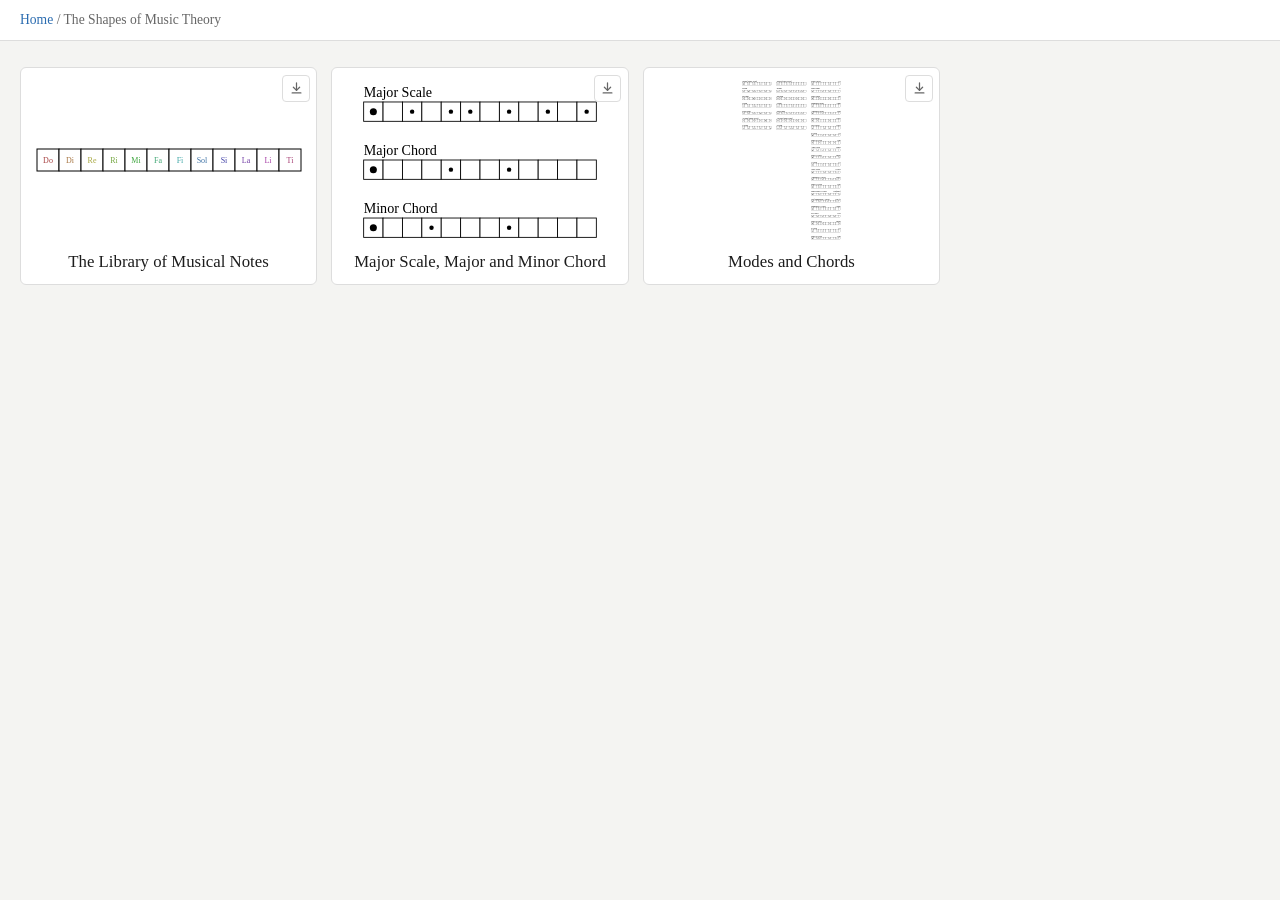
==== the-shapes-of-music-theory/index.html @ 34c12f70 "Video 1: The Shapes of Music" ====
<!doctype html>
<html lang="en">
<head>
<meta charset="utf-8">
<meta name="viewport" content="width=device-width, initial-scale=1">
<title>The Shapes of Music Theory — Home</title>
<link rel="stylesheet" href="../assets/style.css">
</head>
<body>
  <header class="bar">
    <span class="crumbs"><a href="../index.html">Home</a> / The Shapes of Music Theory</span>
  </header>
  <main class="listing">
    <div class="grid tiles">
      <div class="card file">
        <a class="card-link" href="001-the-library-of-musical-notes/index.html">
          <div class="thumb"><img src="001-the-library-of-musical-notes/the-library-of-musical-notes.svg" alt=""></div>
          <span class="label">The Library of Musical Notes</span>
        </a>
        <a class="download" href="001-the-library-of-musical-notes/the-library-of-musical-notes.zip" download="the-library-of-musical-notes.zip" title="Download SVGs (.zip)" aria-label="Download SVGs (.zip)">
          <svg viewBox="0 0 24 24" fill="none" stroke="currentColor" stroke-width="2" stroke-linecap="round" stroke-linejoin="round" aria-hidden="true"><path d="M12 3v12"/><path d="M7 10l5 5 5-5"/><path d="M5 19h14"/></svg>
        </a>
      </div>
      <div class="card file">
        <a class="card-link" href="002-major-scale-major-and-minor-chord/index.html">
          <div class="thumb"><img src="002-major-scale-major-and-minor-chord/major-scale-major-and-minor-chord.svg" alt=""></div>
          <span class="label">Major Scale, Major and Minor Chord</span>
        </a>
        <a class="download" href="002-major-scale-major-and-minor-chord/major-scale-major-and-minor-chord.zip" download="major-scale-major-and-minor-chord.zip" title="Download SVGs (.zip)" aria-label="Download SVGs (.zip)">
          <svg viewBox="0 0 24 24" fill="none" stroke="currentColor" stroke-width="2" stroke-linecap="round" stroke-linejoin="round" aria-hidden="true"><path d="M12 3v12"/><path d="M7 10l5 5 5-5"/><path d="M5 19h14"/></svg>
        </a>
      </div>
      <div class="card file">
        <a class="card-link" href="003-modes-and-chords/index.html">
          <div class="thumb"><img src="003-modes-and-chords/modes-and-chords.svg" alt=""></div>
          <span class="label">Modes and Chords</span>
        </a>
        <a class="download" href="003-modes-and-chords/modes-and-chords.zip" download="modes-and-chords.zip" title="Download SVGs (.zip)" aria-label="Download SVGs (.zip)">
          <svg viewBox="0 0 24 24" fill="none" stroke="currentColor" stroke-width="2" stroke-linecap="round" stroke-linejoin="round" aria-hidden="true"><path d="M12 3v12"/><path d="M7 10l5 5 5-5"/><path d="M5 19h14"/></svg>
        </a>
      </div>
    </div>
  </main>

</body>
</html>
---- assets/style.css ----
:root {
  color-scheme: light;
  --bg: #f4f4f2;
  --panel: #ffffff;
  --text: #1c1c1c;
  --muted: #666;
  --border: #ddd;
  --accent: #2b6cb0;
  --viewer-dot: #a7b6c7;
}

* { box-sizing: border-box; }

html, body {
  margin: 0;
  padding: 0;
  height: 100%;
  background: var(--bg);
  color: var(--text);
  font-family: Georgia, 'Times New Roman', Times, serif;
}

a { color: var(--accent); text-decoration: none; }
a:hover { text-decoration: underline; }

header.bar {
  display: flex;
  align-items: baseline;
  gap: 0.75rem;
  padding: 0.75rem 1.25rem;
  border-bottom: 1px solid var(--border);
  background: var(--panel);
}

header.bar .crumbs {
  font-size: 0.85rem;
  color: var(--muted);
  flex: 1;
}

main.listing {
  max-width: 960px;
  margin: 0;
  padding: 0.75rem 1.25rem 3rem;
}

.grid {
  display: grid;
  grid-template-columns: repeat(auto-fill, minmax(190px, 1fr));
  gap: 0.9rem;
  margin-top: 0.9rem;
}

.card {
  display: block;
  position: relative;
  border: 1px solid var(--border);
  border-radius: 6px;
  background: var(--panel);
  transition: box-shadow 0.15s ease, transform 0.15s ease;
}

.card:hover {
  box-shadow: 0 2px 10px rgba(0, 0, 0, 0.12);
  transform: translateY(-1px);
}

.card .label {
  display: block;
  color: var(--text);
}

.card .index {
  color: var(--muted);
  font-size: 0.8rem;
}

.grid.tiles {
  grid-template-columns: repeat(auto-fill, minmax(240px, 1fr));
}

.card.folder,
.card-link {
  display: block;
  text-align: center;
  padding: 0.75rem;
  color: inherit;
}

.card.folder,
.card.folder:hover,
.card-link,
.card-link:hover,
.download,
.download:hover {
  text-decoration: none;
}

.card.folder .thumb,
.card-link .thumb {
  height: 160px;
  display: flex;
  align-items: center;
  justify-content: center;
  overflow: hidden;
}

.card.folder .thumb img,
.card-link .thumb img {
  max-width: 100%;
  max-height: 100%;
}

.card.folder .label,
.card-link .label {
  display: block;
  margin-top: 0.7rem;
  font-size: 1.05rem;
}

.download {
  position: absolute;
  top: 0.4rem;
  right: 0.4rem;
  width: 1.7rem;
  height: 1.7rem;
  display: flex;
  align-items: center;
  justify-content: center;
  background: var(--panel);
  border: 1px solid var(--border);
  border-radius: 4px;
  color: var(--muted);
}

.download svg {
  width: 15px;
  height: 15px;
}

.download:hover {
  background: #eee;
  color: var(--text);
}

body.viewer-page {
  display: flex;
  flex-direction: column;
  height: 100vh;
  overflow: hidden;
}

.pz-viewer {
  position: relative;
  flex: 1 1 0;
  min-height: 0;
}

.pz-viewport {
  position: absolute;
  inset: 0;
  overflow: hidden;
  background-image: radial-gradient(circle, var(--viewer-dot) 1.1px, transparent 1.1px);
  background-size: 22px 22px;
  background-color: var(--bg);
  opacity: 0;
  transition: opacity 0.15s ease;
}

.pz-viewport.ready {
  opacity: 1;
}

.pz-viewport.dragging {
  cursor: grabbing;
}

.pz-stage {
  position: absolute;
  top: 0;
  left: 0;
  transform-origin: 0 0;
  will-change: transform;
}

.pz-item {
  position: absolute;
  top: 0;
  left: 0;
  transform-origin: 0 0;
}

.pz-item svg {
  display: block;
  user-select: none;
  -webkit-user-drag: none;
}

.pz-highlight {
  position: absolute;
  top: 0;
  left: 0;
  transform-origin: 0 0;
  pointer-events: none;
  outline: 2px solid var(--accent);
  opacity: 0;
  transition: opacity 0.1s ease;
  z-index: 999;
}

.pz-highlight.active {
  opacity: 1;
}

.pz-viewer .hint {
  position: absolute;
  bottom: 0.75rem;
  left: 0.75rem;
  font-size: 0.95rem;
  color: var(--muted);
  background: rgba(255, 255, 255, 0.85);
  border: 1px solid var(--border);
  border-radius: 4px;
  padding: 0.5rem 0.9rem;
}

.pz-viewer .controls {
  position: absolute;
  bottom: 0.75rem;
  right: 0.75rem;
  display: flex;
  gap: 0.5rem;
}

button.reset {
  font: inherit;
  font-size: 0.9rem;
  padding: 0.5rem 0.9rem;
  border: 1px solid var(--border);
  border-radius: 4px;
  background: var(--panel);
  color: var(--text);
  cursor: pointer;
}

button.reset:hover {
  background: #eee;
}

.sidebar-toggle {
  position: absolute;
  top: 0.75rem;
  left: 0.75rem;
  z-index: 600;
  font: inherit;
  font-size: 0.85rem;
  padding: 0.4rem 0.7rem;
  border: 1px solid var(--border);
  border-radius: 4px;
  background: var(--panel);
  color: var(--text);
  cursor: pointer;
}

.sidebar-toggle:hover {
  background: #eee;
}

.sidebar-toggle.delete-target {
  background: #f8d7da;
  border-color: #b3261e;
  color: #b3261e;
}

.pz-sidebar {
  position: absolute;
  top: 0;
  left: 0;
  bottom: 0;
  width: 260px;
  background: rgba(255, 255, 255, 0.97);
  border-right: 1px solid var(--border);
  overflow-y: auto;
  z-index: 500;
  padding: 3.25rem 0.75rem 0.75rem;
  transition: transform 0.2s ease;
}

.pz-sidebar.collapsed {
  transform: translateX(-100%);
}

.pz-sidebar.delete-target {
  background: rgba(248, 215, 218, 0.97);
  box-shadow: inset 0 0 0 2px #b3261e;
}

.pz-sidebar-group {
  margin-bottom: 1.1rem;
}

.pz-sidebar-group h3 {
  font-size: 0.8rem;
  font-weight: normal;
  color: var(--muted);
  margin: 0 0 0.4rem;
  border-bottom: 1px solid var(--border);
  padding-bottom: 0.3rem;
}

.pz-sidebar-item {
  font-size: 0.85rem;
  padding: 0.4rem 0.5rem;
  border-radius: 4px;
  cursor: grab;
  user-select: none;
}

.pz-sidebar-item:hover {
  background: var(--bg);
}

.pz-sidebar.suppress-hover .pz-sidebar-item:hover {
  background: none;
}

.pz-sidebar-item.dragging {
  opacity: 0.4;
}

.pz-floating {
  position: fixed;
  top: 0;
  left: 0;
  pointer-events: none;
  z-index: 1000;
  transform: translate(-9999px, -9999px);
}

.pz-floating.active {
  transform: translate(var(--x), var(--y));
}

.pz-drag-ghost {
  font-size: 0.85rem;
  padding: 0.3rem 0.6rem;
  background: var(--panel);
  border: 1px solid var(--accent);
  border-radius: 4px;
  color: var(--text);
}

.pz-sidebar-tooltip {
  background: var(--panel);
  border: 1px solid var(--border);
  border-radius: 3px;
  padding: 0.2rem;
  box-shadow: 0 2px 10px rgba(0, 0, 0, 0.15);
  opacity: 0;
  transition: opacity 0.1s ease;
}

.pz-sidebar-tooltip.active {
  opacity: 1;
}

.pz-sidebar-tooltip svg {
  display: block;
  width: 520px;
  height: auto;
}
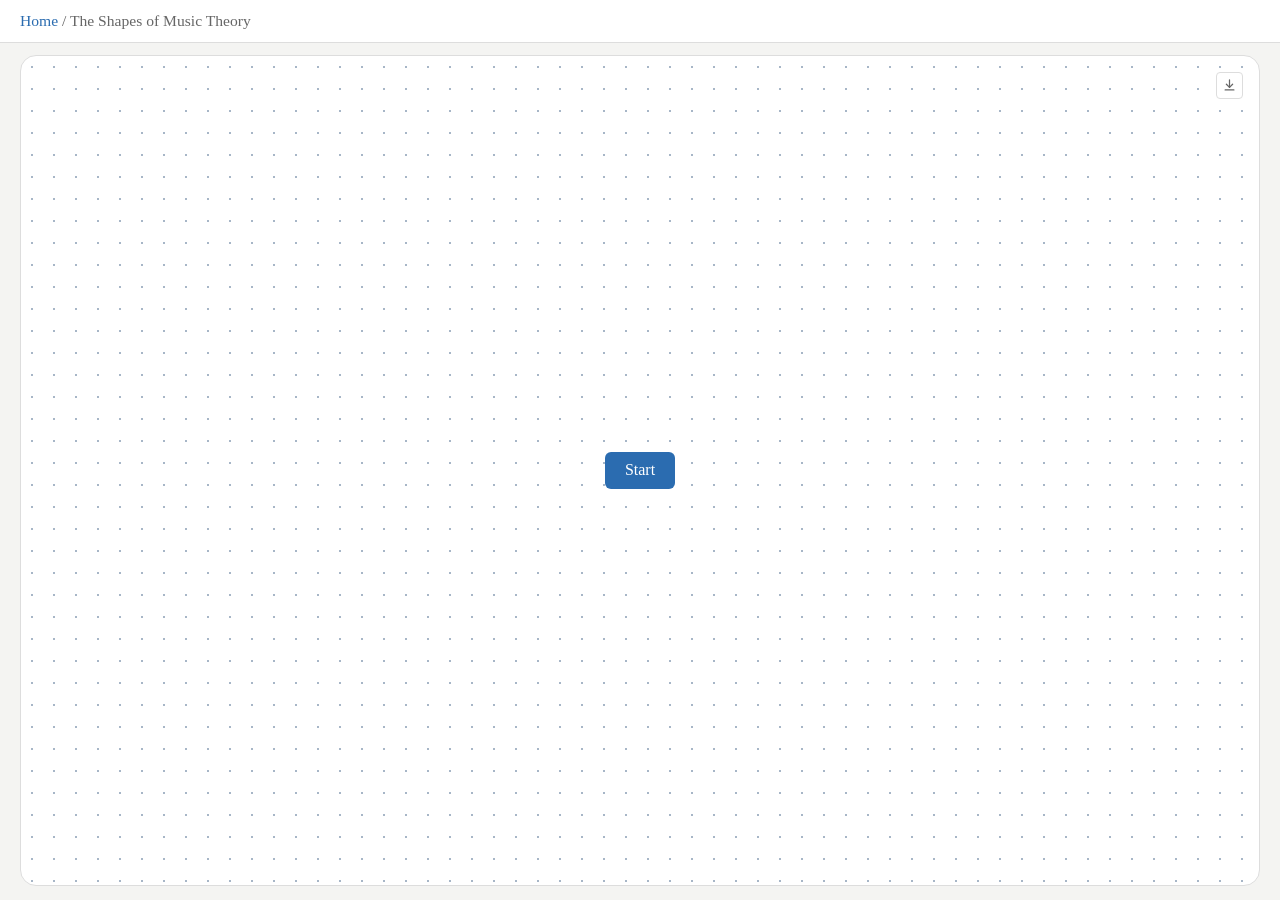
==== commit fc4a2c23: "Ready for release" ====
--- a/the-shapes-of-music-theory/index.html
+++ b/the-shapes-of-music-theory/index.html
@@ -4,43 +4,39 @@
 <meta charset="utf-8">
 <meta name="viewport" content="width=device-width, initial-scale=1">
 <title>The Shapes of Music Theory — Home</title>
-<link rel="stylesheet" href="../assets/style.css">
+<link rel="stylesheet" href="../assets/style.css?v=mtl1nc75">
 </head>
-<body>
+<body class="category-page">
   <header class="bar">
     <span class="crumbs"><a href="../index.html">Home</a> / The Shapes of Music Theory</span>
   </header>
-  <main class="listing">
-    <div class="grid tiles">
-      <div class="card file">
-        <a class="card-link" href="001-the-library-of-musical-notes/index.html">
-          <div class="thumb"><img src="001-the-library-of-musical-notes/the-library-of-musical-notes.svg" alt=""></div>
-          <span class="label">The Library of Musical Notes</span>
-        </a>
-        <a class="download" href="001-the-library-of-musical-notes/the-library-of-musical-notes.zip" download="the-library-of-musical-notes.zip" title="Download SVGs (.zip)" aria-label="Download SVGs (.zip)">
+  <main class="listing playground-page">
+    <section class="playground-panel">
+        <button class="download" type="button" data-images="dl-the-library-of-musical-notes" data-label="The Shapes of Music Theory" title="Download images" aria-label="Download The Shapes of Music Theory">
           <svg viewBox="0 0 24 24" fill="none" stroke="currentColor" stroke-width="2" stroke-linecap="round" stroke-linejoin="round" aria-hidden="true"><path d="M12 3v12"/><path d="M7 10l5 5 5-5"/><path d="M5 19h14"/></svg>
-        </a>
+        </button>
+      <div class="playground-panel-center">
+        <a class="btn-primary" href="001-the-library-of-musical-notes/index.html">Start</a>
       </div>
-      <div class="card file">
-        <a class="card-link" href="002-major-scale-major-and-minor-chord/index.html">
-          <div class="thumb"><img src="002-major-scale-major-and-minor-chord/major-scale-major-and-minor-chord.svg" alt=""></div>
-          <span class="label">Major Scale, Major and Minor Chord</span>
-        </a>
-        <a class="download" href="002-major-scale-major-and-minor-chord/major-scale-major-and-minor-chord.zip" download="major-scale-major-and-minor-chord.zip" title="Download SVGs (.zip)" aria-label="Download SVGs (.zip)">
-          <svg viewBox="0 0 24 24" fill="none" stroke="currentColor" stroke-width="2" stroke-linecap="round" stroke-linejoin="round" aria-hidden="true"><path d="M12 3v12"/><path d="M7 10l5 5 5-5"/><path d="M5 19h14"/></svg>
-        </a>
+    </section>
+
+  </main>
+  <div class="dl-modal-overlay" id="dl-modal" hidden>
+    <div class="dl-modal" role="dialog" aria-modal="true" aria-labelledby="dl-modal-title">
+      <h2 id="dl-modal-title"></h2>
+      <p class="dl-modal-kind"></p>
+      <div class="dl-modal-format">
+        <label><input type="radio" name="dl-format" value="svg" checked> SVG</label>
+        <label><input type="radio" name="dl-format" value="png"> PNG</label>
       </div>
-      <div class="card file">
-        <a class="card-link" href="003-modes-and-chords/index.html">
-          <div class="thumb"><img src="003-modes-and-chords/modes-and-chords.svg" alt=""></div>
-          <span class="label">Modes and Chords</span>
-        </a>
-        <a class="download" href="003-modes-and-chords/modes-and-chords.zip" download="modes-and-chords.zip" title="Download SVGs (.zip)" aria-label="Download SVGs (.zip)">
-          <svg viewBox="0 0 24 24" fill="none" stroke="currentColor" stroke-width="2" stroke-linecap="round" stroke-linejoin="round" aria-hidden="true"><path d="M12 3v12"/><path d="M7 10l5 5 5-5"/><path d="M5 19h14"/></svg>
-        </a>
+      <ul class="dl-modal-list"></ul>
+      <div class="dl-modal-actions">
+        <button type="button" class="dl-modal-cancel">Cancel</button>
+        <button type="button" class="dl-modal-confirm">Download</button>
       </div>
     </div>
-  </main>
-
+  </div>
+    <script type="application/json" id="dl-the-library-of-musical-notes">[{"title":"Frequencies","svg":"<svg xmlns=\"http://www.w3.org/2000/svg\" viewBox=\"-3 -3 1942 28\" width=\"1942\" height=\"28\">\n  <rect x=\"0\" y=\"0\" width=\"22\" height=\"22\" fill=\"#ffffff\" stroke=\"#000000\" stroke-width=\"1\"/>\n  <text x=\"11\" y=\"11\" fill=\"#000000\" font-family=\"Georgia, 'Times New Roman', Times, serif\" font-size=\"6\" text-anchor=\"middle\" dominant-baseline=\"central\">27.5</text>\n  <rect x=\"22\" y=\"0\" width=\"22\" height=\"22\" fill=\"#ffffff\" stroke=\"#000000\" stroke-width=\"1\"/>\n  <text x=\"33\" y=\"11\" fill=\"#000000\" font-family=\"Georgia, 'Times New Roman', Times, serif\" font-size=\"6\" text-anchor=\"middle\" dominant-baseline=\"central\">29.1</text>\n  <rect x=\"44\" y=\"0\" width=\"22\" height=\"22\" fill=\"#ffffff\" stroke=\"#000000\" stroke-width=\"1\"/>\n  <text x=\"55\" y=\"11\" fill=\"#000000\" font-family=\"Georgia, 'Times New Roman', Times, serif\" font-size=\"6\" text-anchor=\"middle\" dominant-baseline=\"central\">30.9</text>\n  <rect x=\"66\" y=\"0\" width=\"22\" height=\"22\" fill=\"#ffffff\" stroke=\"#000000\" stroke-width=\"1\"/>\n  <text x=\"77\" y=\"11\" fill=\"#000000\" font-family=\"Georgia, 'Times New Roman', Times, serif\" font-size=\"6\" text-anchor=\"middle\" dominant-baseline=\"central\">32.7</text>\n  <rect x=\"88\" y=\"0\" width=\"22\" height=\"22\" fill=\"#ffffff\" stroke=\"#000000\" stroke-width=\"1\"/>\n  <text x=\"99\" y=\"11\" fill=\"#000000\" font-family=\"Georgia, 'Times New Roman', Times, serif\" font-size=\"6\" text-anchor=\"middle\" dominant-baseline=\"central\">34.6</text>\n  <rect x=\"110\" y=\"0\" width=\"22\" height=\"22\" fill=\"#ffffff\" stroke=\"#000000\" stroke-width=\"1\"/>\n  <text x=\"121\" y=\"11\" fill=\"#000000\" font-family=\"Georgia, 'Times New Roman', Times, serif\" font-size=\"6\" text-anchor=\"middle\" dominant-baseline=\"central\">36.7</text>\n  <rect x=\"132\" y=\"0\" width=\"22\" height=\"22\" fill=\"#ffffff\" stroke=\"#000000\" stroke-width=\"1\"/>\n  <text x=\"143\" y=\"11\" fill=\"#000000\" font-family=\"Georgia, 'Times New Roman', Times, serif\" font-size=\"6\" text-anchor=\"middle\" dominant-baseline=\"central\">38.9</text>\n  <rect x=\"154\" y=\"0\" width=\"22\" height=\"22\" fill=\"#ffffff\" stroke=\"#000000\" stroke-width=\"1\"/>\n  <text x=\"165\" y=\"11\" fill=\"#000000\" font-family=\"Georgia, 'Times New Roman', Times, serif\" font-size=\"6\" text-anchor=\"middle\" dominant-baseline=\"central\">41.2</text>\n  <rect x=\"176\" y=\"0\" width=\"22\" height=\"22\" fill=\"#ffffff\" stroke=\"#000000\" stroke-width=\"1\"/>\n  <text x=\"187\" y=\"11\" fill=\"#000000\" font-family=\"Georgia, 'Times New Roman', Times, serif\" font-size=\"6\" text-anchor=\"middle\" dominant-baseline=\"central\">43.7</text>\n  <rect x=\"198\" y=\"0\" width=\"22\" height=\"22\" fill=\"#ffffff\" stroke=\"#000000\" stroke-width=\"1\"/>\n  <text x=\"209\" y=\"11\" fill=\"#000000\" font-family=\"Georgia, 'Times New Roman', Times, serif\" font-size=\"6\" text-anchor=\"middle\" dominant-baseline=\"central\">46.2</text>\n  <rect x=\"220\" y=\"0\" width=\"22\" height=\"22\" fill=\"#ffffff\" stroke=\"#000000\" stroke-width=\"1\"/>\n  <text x=\"231\" y=\"11\" fill=\"#000000\" font-family=\"Georgia, 'Times New Roman', Times, serif\" font-size=\"6\" text-anchor=\"middle\" dominant-baseline=\"central\">49.0</text>\n  <rect x=\"242\" y=\"0\" width=\"22\" height=\"22\" fill=\"#ffffff\" stroke=\"#000000\" stroke-width=\"1\"/>\n  <text x=\"253\" y=\"11\" fill=\"#000000\" font-family=\"Georgia, 'Times New Roman', Times, serif\" font-size=\"6\" text-anchor=\"middle\" dominant-baseline=\"central\">51.9</text>\n  <rect x=\"264\" y=\"0\" width=\"22\" height=\"22\" fill=\"#ffffff\" stroke=\"#000000\" stroke-width=\"1\"/>\n  <text x=\"275\" y=\"11\" fill=\"#000000\" font-family=\"Georgia, 'Times New Roman', Times, serif\" font-size=\"6\" text-anchor=\"middle\" dominant-baseline=\"central\">55.0</text>\n  <rect x=\"286\" y=\"0\" width=\"22\" height=\"22\" fill=\"#ffffff\" stroke=\"#000000\" stroke-width=\"1\"/>\n  <text x=\"297\" y=\"11\" fill=\"#000000\" font-family=\"Georgia, 'Times New Roman', Times, serif\" font-size=\"6\" text-anchor=\"middle\" dominant-baseline=\"central\">58.3</text>\n  <rect x=\"308\" y=\"0\" width=\"22\" height=\"22\" fill=\"#ffffff\" stroke=\"#000000\" stroke-width=\"1\"/>\n  <text x=\"319\" y=\"11\" fill=\"#000000\" font-family=\"Georgia, 'Times New Roman', Times, serif\" font-size=\"6\" text-anchor=\"middle\" dominant-baseline=\"central\">61.7</text>\n  <rect x=\"330\" y=\"0\" width=\"22\" height=\"22\" fill=\"#ffffff\" stroke=\"#000000\" stroke-width=\"1\"/>\n  <text x=\"341\" y=\"11\" fill=\"#000000\" font-family=\"Georgia, 'Times New Roman', Times, serif\" font-size=\"6\" text-anchor=\"middle\" dominant-baseline=\"central\">65.4</text>\n  <rect x=\"352\" y=\"0\" width=\"22\" height=\"22\" fill=\"#ffffff\" stroke=\"#000000\" stroke-width=\"1\"/>\n  <text x=\"363\" y=\"11\" fill=\"#000000\" font-family=\"Georgia, 'Times New Roman', Times, serif\" font-size=\"6\" text-anchor=\"middle\" dominant-baseline=\"central\">69.3</text>\n  <rect x=\"374\" y=\"0\" width=\"22\" height=\"22\" fill=\"#ffffff\" stroke=\"#000000\" stroke-width=\"1\"/>\n  <text x=\"385\" y=\"11\" fill=\"#000000\" font-family=\"Georgia, 'Times New Roman', Times, serif\" font-size=\"6\" text-anchor=\"middle\" dominant-baseline=\"central\">73.4</text>\n  <rect x=\"396\" y=\"0\" width=\"22\" height=\"22\" fill=\"#ffffff\" stroke=\"#000000\" stroke-width=\"1\"/>\n  <text x=\"407\" y=\"11\" fill=\"#000000\" font-family=\"Georgia, 'Times New Roman', Times, serif\" font-size=\"6\" text-anchor=\"middle\" dominant-baseline=\"central\">77.8</text>\n  <rect x=\"418\" y=\"0\" width=\"22\" height=\"22\" fill=\"#ffffff\" stroke=\"#000000\" stroke-width=\"1\"/>\n  <text x=\"429\" y=\"11\" fill=\"#000000\" font-family=\"Georgia, 'Times New Roman', Times, serif\" font-size=\"6\" text-anchor=\"middle\" dominant-baseline=\"central\">82.4</text>\n  <rect x=\"440\" y=\"0\" width=\"22\" height=\"22\" fill=\"#ffffff\" stroke=\"#000000\" stroke-width=\"1\"/>\n  <text x=\"451\" y=\"11\" fill=\"#000000\" font-family=\"Georgia, 'Times New Roman', Times, serif\" font-size=\"6\" text-anchor=\"middle\" dominant-baseline=\"central\">87.3</text>\n  <rect x=\"462\" y=\"0\" width=\"22\" height=\"22\" fill=\"#ffffff\" stroke=\"#000000\" stroke-width=\"1\"/>\n  <text x=\"473\" y=\"11\" fill=\"#000000\" font-family=\"Georgia, 'Times New Roman', Times, serif\" font-size=\"6\" text-anchor=\"middle\" dominant-baseline=\"central\">92.5</text>\n  <rect x=\"484\" y=\"0\" width=\"22\" height=\"22\" fill=\"#ffffff\" stroke=\"#000000\" stroke-width=\"1\"/>\n  <text x=\"495\" y=\"11\" fill=\"#000000\" font-family=\"Georgia, 'Times New Roman', Times, serif\" font-size=\"6\" text-anchor=\"middle\" dominant-baseline=\"central\">98.0</text>\n  <rect x=\"506\" y=\"0\" width=\"22\" height=\"22\" fill=\"#ffffff\" stroke=\"#000000\" stroke-width=\"1\"/>\n  <text x=\"517\" y=\"11\" fill=\"#000000\" font-family=\"Georgia, 'Times New Roman', Times, serif\" font-size=\"6\" text-anchor=\"middle\" dominant-baseline=\"central\">103.8</text>\n  <rect x=\"528\" y=\"0\" width=\"22\" height=\"22\" fill=\"#ffffff\" stroke=\"#000000\" stroke-width=\"1\"/>\n  <text x=\"539\" y=\"11\" fill=\"#000000\" font-family=\"Georgia, 'Times New Roman', Times, serif\" font-size=\"6\" text-anchor=\"middle\" dominant-baseline=\"central\">110.0</text>\n  <rect x=\"550\" y=\"0\" width=\"22\" height=\"22\" fill=\"#ffffff\" stroke=\"#000000\" stroke-width=\"1\"/>\n  <text x=\"561\" y=\"11\" fill=\"#000000\" font-family=\"Georgia, 'Times New Roman', Times, serif\" font-size=\"6\" text-anchor=\"middle\" dominant-baseline=\"central\">116.5</text>\n  <rect x=\"572\" y=\"0\" width=\"22\" height=\"22\" fill=\"#ffffff\" stroke=\"#000000\" stroke-width=\"1\"/>\n  <text x=\"583\" y=\"11\" fill=\"#000000\" font-family=\"Georgia, 'Times New Roman', Times, serif\" font-size=\"6\" text-anchor=\"middle\" dominant-baseline=\"central\">123.5</text>\n  <rect x=\"594\" y=\"0\" width=\"22\" height=\"22\" fill=\"#ffffff\" stroke=\"#000000\" stroke-width=\"1\"/>\n  <text x=\"605\" y=\"11\" fill=\"#000000\" font-family=\"Georgia, 'Times New Roman', Times, serif\" font-size=\"6\" text-anchor=\"middle\" dominant-baseline=\"central\">130.8</text>\n  <rect x=\"616\" y=\"0\" width=\"22\" height=\"22\" fill=\"#ffffff\" stroke=\"#000000\" stroke-width=\"1\"/>\n  <text x=\"627\" y=\"11\" fill=\"#000000\" font-family=\"Georgia, 'Times New Roman', Times, serif\" font-size=\"6\" text-anchor=\"middle\" dominant-baseline=\"central\">138.6</text>\n  <rect x=\"638\" y=\"0\" width=\"22\" height=\"22\" fill=\"#ffffff\" stroke=\"#000000\" stroke-width=\"1\"/>\n  <text x=\"649\" y=\"11\" fill=\"#000000\" font-family=\"Georgia, 'Times New Roman', Times, serif\" font-size=\"6\" text-anchor=\"middle\" dominant-baseline=\"central\">146.8</text>\n  <rect x=\"660\" y=\"0\" width=\"22\" height=\"22\" fill=\"#ffffff\" stroke=\"#000000\" stroke-width=\"1\"/>\n  <text x=\"671\" y=\"11\" fill=\"#000000\" font-family=\"Georgia, 'Times New Roman', Times, serif\" font-size=\"6\" text-anchor=\"middle\" dominant-baseline=\"central\">155.6</text>\n  <rect x=\"682\" y=\"0\" width=\"22\" height=\"22\" fill=\"#ffffff\" stroke=\"#000000\" stroke-width=\"1\"/>\n  <text x=\"693\" y=\"11\" fill=\"#000000\" font-family=\"Georgia, 'Times New Roman', Times, serif\" font-size=\"6\" text-anchor=\"middle\" dominant-baseline=\"central\">164.8</text>\n  <rect x=\"704\" y=\"0\" width=\"22\" height=\"22\" fill=\"#ffffff\" stroke=\"#000000\" stroke-width=\"1\"/>\n  <text x=\"715\" y=\"11\" fill=\"#000000\" font-family=\"Georgia, 'Times New Roman', Times, serif\" font-size=\"6\" text-anchor=\"middle\" dominant-baseline=\"central\">174.6</text>\n  <rect x=\"726\" y=\"0\" width=\"22\" height=\"22\" fill=\"#ffffff\" stroke=\"#000000\" stroke-width=\"1\"/>\n  <text x=\"737\" y=\"11\" fill=\"#000000\" font-family=\"Georgia, 'Times New Roman', Times, serif\" font-size=\"6\" text-anchor=\"middle\" dominant-baseline=\"central\">185.0</text>\n  <rect x=\"748\" y=\"0\" width=\"22\" height=\"22\" fill=\"#ffffff\" stroke=\"#000000\" stroke-width=\"1\"/>\n  <text x=\"759\" y=\"11\" fill=\"#000000\" font-family=\"Georgia, 'Times New Roman', Times, serif\" font-size=\"6\" text-anchor=\"middle\" dominant-baseline=\"central\">196.0</text>\n  <rect x=\"770\" y=\"0\" width=\"22\" height=\"22\" fill=\"#ffffff\" stroke=\"#000000\" stroke-width=\"1\"/>\n  <text x=\"781\" y=\"11\" fill=\"#000000\" font-family=\"Georgia, 'Times New Roman', Times, serif\" font-size=\"6\" text-anchor=\"middle\" dominant-baseline=\"central\">207.7</text>\n  <rect x=\"792\" y=\"0\" width=\"22\" height=\"22\" fill=\"#ffffff\" stroke=\"#000000\" stroke-width=\"1\"/>\n  <text x=\"803\" y=\"11\" fill=\"#000000\" font-family=\"Georgia, 'Times New Roman', Times, serif\" font-size=\"6\" text-anchor=\"middle\" dominant-baseline=\"central\">220.0</text>\n  <rect x=\"814\" y=\"0\" width=\"22\" height=\"22\" fill=\"#ffffff\" stroke=\"#000000\" stroke-width=\"1\"/>\n  <text x=\"825\" y=\"11\" fill=\"#000000\" font-family=\"Georgia, 'Times New Roman', Times, serif\" font-size=\"6\" text-anchor=\"middle\" dominant-baseline=\"central\">233.1</text>\n  <rect x=\"836\" y=\"0\" width=\"22\" height=\"22\" fill=\"#ffffff\" stroke=\"#000000\" stroke-width=\"1\"/>\n  <text x=\"847\" y=\"11\" fill=\"#000000\" font-family=\"Georgia, 'Times New Roman', Times, serif\" font-size=\"6\" text-anchor=\"middle\" dominant-baseline=\"central\">246.9</text>\n  <rect x=\"858\" y=\"0\" width=\"22\" height=\"22\" fill=\"#ffffff\" stroke=\"#000000\" stroke-width=\"1\"/>\n  <text x=\"869\" y=\"11\" fill=\"#000000\" font-family=\"Georgia, 'Times New Roman', Times, serif\" font-size=\"6\" text-anchor=\"middle\" dominant-baseline=\"central\">261.6</text>\n  <rect x=\"880\" y=\"0\" width=\"22\" height=\"22\" fill=\"#ffffff\" stroke=\"#000000\" stroke-width=\"1\"/>\n  <text x=\"891\" y=\"11\" fill=\"#000000\" font-family=\"Georgia, 'Times New Roman', Times, serif\" font-size=\"6\" text-anchor=\"middle\" dominant-baseline=\"central\">277.2</text>\n  <rect x=\"902\" y=\"0\" width=\"22\" height=\"22\" fill=\"#ffffff\" stroke=\"#000000\" stroke-width=\"1\"/>\n  <text x=\"913\" y=\"11\" fill=\"#000000\" font-family=\"Georgia, 'Times New Roman', Times, serif\" font-size=\"6\" text-anchor=\"middle\" dominant-baseline=\"central\">293.7</text>\n  <rect x=\"924\" y=\"0\" width=\"22\" height=\"22\" fill=\"#ffffff\" stroke=\"#000000\" stroke-width=\"1\"/>\n  <text x=\"935\" y=\"11\" fill=\"#000000\" font-family=\"Georgia, 'Times New Roman', Times, serif\" font-size=\"6\" text-anchor=\"middle\" dominant-baseline=\"central\">311.1</text>\n  <rect x=\"946\" y=\"0\" width=\"22\" height=\"22\" fill=\"#ffffff\" stroke=\"#000000\" stroke-width=\"1\"/>\n  <text x=\"957\" y=\"11\" fill=\"#000000\" font-family=\"Georgia, 'Times New Roman', Times, serif\" font-size=\"6\" text-anchor=\"middle\" dominant-baseline=\"central\">329.6</text>\n  <rect x=\"968\" y=\"0\" width=\"22\" height=\"22\" fill=\"#ffffff\" stroke=\"#000000\" stroke-width=\"1\"/>\n  <text x=\"979\" y=\"11\" fill=\"#000000\" font-family=\"Georgia, 'Times New Roman', Times, serif\" font-size=\"6\" text-anchor=\"middle\" dominant-baseline=\"central\">349.2</text>\n  <rect x=\"990\" y=\"0\" width=\"22\" height=\"22\" fill=\"#ffffff\" stroke=\"#000000\" stroke-width=\"1\"/>\n  <text x=\"1001\" y=\"11\" fill=\"#000000\" font-family=\"Georgia, 'Times New Roman', Times, serif\" font-size=\"6\" text-anchor=\"middle\" dominant-baseline=\"central\">370.0</text>\n  <rect x=\"1012\" y=\"0\" width=\"22\" height=\"22\" fill=\"#ffffff\" stroke=\"#000000\" stroke-width=\"1\"/>\n  <text x=\"1023\" y=\"11\" fill=\"#000000\" font-family=\"Georgia, 'Times New Roman', Times, serif\" font-size=\"6\" text-anchor=\"middle\" dominant-baseline=\"central\">392.0</text>\n  <rect x=\"1034\" y=\"0\" width=\"22\" height=\"22\" fill=\"#ffffff\" stroke=\"#000000\" stroke-width=\"1\"/>\n  <text x=\"1045\" y=\"11\" fill=\"#000000\" font-family=\"Georgia, 'Times New Roman', Times, serif\" font-size=\"6\" text-anchor=\"middle\" dominant-baseline=\"central\">415.3</text>\n  <rect x=\"1056\" y=\"0\" width=\"22\" height=\"22\" fill=\"#ffffff\" stroke=\"#000000\" stroke-width=\"1\"/>\n  <text x=\"1067\" y=\"11\" fill=\"#000000\" font-family=\"Georgia, 'Times New Roman', Times, serif\" font-size=\"6\" text-anchor=\"middle\" dominant-baseline=\"central\">440.0</text>\n  <rect x=\"1078\" y=\"0\" width=\"22\" height=\"22\" fill=\"#ffffff\" stroke=\"#000000\" stroke-width=\"1\"/>\n  <text x=\"1089\" y=\"11\" fill=\"#000000\" font-family=\"Georgia, 'Times New Roman', Times, serif\" font-size=\"6\" text-anchor=\"middle\" dominant-baseline=\"central\">466.2</text>\n  <rect x=\"1100\" y=\"0\" width=\"22\" height=\"22\" fill=\"#ffffff\" stroke=\"#000000\" stroke-width=\"1\"/>\n  <text x=\"1111\" y=\"11\" fill=\"#000000\" font-family=\"Georgia, 'Times New Roman', Times, serif\" font-size=\"6\" text-anchor=\"middle\" dominant-baseline=\"central\">493.9</text>\n  <rect x=\"1122\" y=\"0\" width=\"22\" height=\"22\" fill=\"#ffffff\" stroke=\"#000000\" stroke-width=\"1\"/>\n  <text x=\"1133\" y=\"11\" fill=\"#000000\" font-family=\"Georgia, 'Times New Roman', Times, serif\" font-size=\"6\" text-anchor=\"middle\" dominant-baseline=\"central\">523.3</text>\n  <rect x=\"1144\" y=\"0\" width=\"22\" height=\"22\" fill=\"#ffffff\" stroke=\"#000000\" stroke-width=\"1\"/>\n  <text x=\"1155\" y=\"11\" fill=\"#000000\" font-family=\"Georgia, 'Times New Roman', Times, serif\" font-size=\"6\" text-anchor=\"middle\" dominant-baseline=\"central\">554.4</text>\n  <rect x=\"1166\" y=\"0\" width=\"22\" height=\"22\" fill=\"#ffffff\" stroke=\"#000000\" stroke-width=\"1\"/>\n  <text x=\"1177\" y=\"11\" fill=\"#000000\" font-family=\"Georgia, 'Times New Roman', Times, serif\" font-size=\"6\" text-anchor=\"middle\" dominant-baseline=\"central\">587.3</text>\n  <rect x=\"1188\" y=\"0\" width=\"22\" height=\"22\" fill=\"#ffffff\" stroke=\"#000000\" stroke-width=\"1\"/>\n  <text x=\"1199\" y=\"11\" fill=\"#000000\" font-family=\"Georgia, 'Times New Roman', Times, serif\" font-size=\"6\" text-anchor=\"middle\" dominant-baseline=\"central\">622.3</text>\n  <rect x=\"1210\" y=\"0\" width=\"22\" height=\"22\" fill=\"#ffffff\" stroke=\"#000000\" stroke-width=\"1\"/>\n  <text x=\"1221\" y=\"11\" fill=\"#000000\" font-family=\"Georgia, 'Times New Roman', Times, serif\" font-size=\"6\" text-anchor=\"middle\" dominant-baseline=\"central\">659.3</text>\n  <rect x=\"1232\" y=\"0\" width=\"22\" height=\"22\" fill=\"#ffffff\" stroke=\"#000000\" stroke-width=\"1\"/>\n  <text x=\"1243\" y=\"11\" fill=\"#000000\" font-family=\"Georgia, 'Times New Roman', Times, serif\" font-size=\"6\" text-anchor=\"middle\" dominant-baseline=\"central\">698.5</text>\n  <rect x=\"1254\" y=\"0\" width=\"22\" height=\"22\" fill=\"#ffffff\" stroke=\"#000000\" stroke-width=\"1\"/>\n  <text x=\"1265\" y=\"11\" fill=\"#000000\" font-family=\"Georgia, 'Times New Roman', Times, serif\" font-size=\"6\" text-anchor=\"middle\" dominant-baseline=\"central\">740.0</text>\n  <rect x=\"1276\" y=\"0\" width=\"22\" height=\"22\" fill=\"#ffffff\" stroke=\"#000000\" stroke-width=\"1\"/>\n  <text x=\"1287\" y=\"11\" fill=\"#000000\" font-family=\"Georgia, 'Times New Roman', Times, serif\" font-size=\"6\" text-anchor=\"middle\" dominant-baseline=\"central\">784.0</text>\n  <rect x=\"1298\" y=\"0\" width=\"22\" height=\"22\" fill=\"#ffffff\" stroke=\"#000000\" stroke-width=\"1\"/>\n  <text x=\"1309\" y=\"11\" fill=\"#000000\" font-family=\"Georgia, 'Times New Roman', Times, serif\" font-size=\"6\" text-anchor=\"middle\" dominant-baseline=\"central\">830.6</text>\n  <rect x=\"1320\" y=\"0\" width=\"22\" height=\"22\" fill=\"#ffffff\" stroke=\"#000000\" stroke-width=\"1\"/>\n  <text x=\"1331\" y=\"11\" fill=\"#000000\" font-family=\"Georgia, 'Times New Roman', Times, serif\" font-size=\"6\" text-anchor=\"middle\" dominant-baseline=\"central\">880.0</text>\n  <rect x=\"1342\" y=\"0\" width=\"22\" height=\"22\" fill=\"#ffffff\" stroke=\"#000000\" stroke-width=\"1\"/>\n  <text x=\"1353\" y=\"11\" fill=\"#000000\" font-family=\"Georgia, 'Times New Roman', Times, serif\" font-size=\"6\" text-anchor=\"middle\" dominant-baseline=\"central\">932.3</text>\n  <rect x=\"1364\" y=\"0\" width=\"22\" height=\"22\" fill=\"#ffffff\" stroke=\"#000000\" stroke-width=\"1\"/>\n  <text x=\"1375\" y=\"11\" fill=\"#000000\" font-family=\"Georgia, 'Times New Roman', Times, serif\" font-size=\"6\" text-anchor=\"middle\" dominant-baseline=\"central\">987.8</text>\n  <rect x=\"1386\" y=\"0\" width=\"22\" height=\"22\" fill=\"#ffffff\" stroke=\"#000000\" stroke-width=\"1\"/>\n  <text x=\"1397\" y=\"11\" fill=\"#000000\" font-family=\"Georgia, 'Times New Roman', Times, serif\" font-size=\"6\" text-anchor=\"middle\" dominant-baseline=\"central\">1046.5</text>\n  <rect x=\"1408\" y=\"0\" width=\"22\" height=\"22\" fill=\"#ffffff\" stroke=\"#000000\" stroke-width=\"1\"/>\n  <text x=\"1419\" y=\"11\" fill=\"#000000\" font-family=\"Georgia, 'Times New Roman', Times, serif\" font-size=\"6\" text-anchor=\"middle\" dominant-baseline=\"central\">1108.7</text>\n  <rect x=\"1430\" y=\"0\" width=\"22\" height=\"22\" fill=\"#ffffff\" stroke=\"#000000\" stroke-width=\"1\"/>\n  <text x=\"1441\" y=\"11\" fill=\"#000000\" font-family=\"Georgia, 'Times New Roman', Times, serif\" font-size=\"6\" text-anchor=\"middle\" dominant-baseline=\"central\">1174.7</text>\n  <rect x=\"1452\" y=\"0\" width=\"22\" height=\"22\" fill=\"#ffffff\" stroke=\"#000000\" stroke-width=\"1\"/>\n  <text x=\"1463\" y=\"11\" fill=\"#000000\" font-family=\"Georgia, 'Times New Roman', Times, serif\" font-size=\"6\" text-anchor=\"middle\" dominant-baseline=\"central\">1244.5</text>\n  <rect x=\"1474\" y=\"0\" width=\"22\" height=\"22\" fill=\"#ffffff\" stroke=\"#000000\" stroke-width=\"1\"/>\n  <text x=\"1485\" y=\"11\" fill=\"#000000\" font-family=\"Georgia, 'Times New Roman', Times, serif\" font-size=\"6\" text-anchor=\"middle\" dominant-baseline=\"central\">1318.5</text>\n  <rect x=\"1496\" y=\"0\" width=\"22\" height=\"22\" fill=\"#ffffff\" stroke=\"#000000\" stroke-width=\"1\"/>\n  <text x=\"1507\" y=\"11\" fill=\"#000000\" font-family=\"Georgia, 'Times New Roman', Times, serif\" font-size=\"6\" text-anchor=\"middle\" dominant-baseline=\"central\">1396.9</text>\n  <rect x=\"1518\" y=\"0\" width=\"22\" height=\"22\" fill=\"#ffffff\" stroke=\"#000000\" stroke-width=\"1\"/>\n  <text x=\"1529\" y=\"11\" fill=\"#000000\" font-family=\"Georgia, 'Times New Roman', Times, serif\" font-size=\"6\" text-anchor=\"middle\" dominant-baseline=\"central\">1480.0</text>\n  <rect x=\"1540\" y=\"0\" width=\"22\" height=\"22\" fill=\"#ffffff\" stroke=\"#000000\" stroke-width=\"1\"/>\n  <text x=\"1551\" y=\"11\" fill=\"#000000\" font-family=\"Georgia, 'Times New Roman', Times, serif\" font-size=\"6\" text-anchor=\"middle\" dominant-baseline=\"central\">1568.0</text>\n  <rect x=\"1562\" y=\"0\" width=\"22\" height=\"22\" fill=\"#ffffff\" stroke=\"#000000\" stroke-width=\"1\"/>\n  <text x=\"1573\" y=\"11\" fill=\"#000000\" font-family=\"Georgia, 'Times New Roman', Times, serif\" font-size=\"6\" text-anchor=\"middle\" dominant-baseline=\"central\">1661.2</text>\n  <rect x=\"1584\" y=\"0\" width=\"22\" height=\"22\" fill=\"#ffffff\" stroke=\"#000000\" stroke-width=\"1\"/>\n  <text x=\"1595\" y=\"11\" fill=\"#000000\" font-family=\"Georgia, 'Times New Roman', Times, serif\" font-size=\"6\" text-anchor=\"middle\" dominant-baseline=\"central\">1760.0</text>\n  <rect x=\"1606\" y=\"0\" width=\"22\" height=\"22\" fill=\"#ffffff\" stroke=\"#000000\" stroke-width=\"1\"/>\n  <text x=\"1617\" y=\"11\" fill=\"#000000\" font-family=\"Georgia, 'Times New Roman', Times, serif\" font-size=\"6\" text-anchor=\"middle\" dominant-baseline=\"central\">1864.7</text>\n  <rect x=\"1628\" y=\"0\" width=\"22\" height=\"22\" fill=\"#ffffff\" stroke=\"#000000\" stroke-width=\"1\"/>\n  <text x=\"1639\" y=\"11\" fill=\"#000000\" font-family=\"Georgia, 'Times New Roman', Times, serif\" font-size=\"6\" text-anchor=\"middle\" dominant-baseline=\"central\">1975.5</text>\n  <rect x=\"1650\" y=\"0\" width=\"22\" height=\"22\" fill=\"#ffffff\" stroke=\"#000000\" stroke-width=\"1\"/>\n  <text x=\"1661\" y=\"11\" fill=\"#000000\" font-family=\"Georgia, 'Times New Roman', Times, serif\" font-size=\"6\" text-anchor=\"middle\" dominant-baseline=\"central\">2093.0</text>\n  <rect x=\"1672\" y=\"0\" width=\"22\" height=\"22\" fill=\"#ffffff\" stroke=\"#000000\" stroke-width=\"1\"/>\n  <text x=\"1683\" y=\"11\" fill=\"#000000\" font-family=\"Georgia, 'Times New Roman', Times, serif\" font-size=\"6\" text-anchor=\"middle\" dominant-baseline=\"central\">2217.5</text>\n  <rect x=\"1694\" y=\"0\" width=\"22\" height=\"22\" fill=\"#ffffff\" stroke=\"#000000\" stroke-width=\"1\"/>\n  <text x=\"1705\" y=\"11\" fill=\"#000000\" font-family=\"Georgia, 'Times New Roman', Times, serif\" font-size=\"6\" text-anchor=\"middle\" dominant-baseline=\"central\">2349.3</text>\n  <rect x=\"1716\" y=\"0\" width=\"22\" height=\"22\" fill=\"#ffffff\" stroke=\"#000000\" stroke-width=\"1\"/>\n  <text x=\"1727\" y=\"11\" fill=\"#000000\" font-family=\"Georgia, 'Times New Roman', Times, serif\" font-size=\"6\" text-anchor=\"middle\" dominant-baseline=\"central\">2489.0</text>\n  <rect x=\"1738\" y=\"0\" width=\"22\" height=\"22\" fill=\"#ffffff\" stroke=\"#000000\" stroke-width=\"1\"/>\n  <text x=\"1749\" y=\"11\" fill=\"#000000\" font-family=\"Georgia, 'Times New Roman', Times, serif\" font-size=\"6\" text-anchor=\"middle\" dominant-baseline=\"central\">2637.0</text>\n  <rect x=\"1760\" y=\"0\" width=\"22\" height=\"22\" fill=\"#ffffff\" stroke=\"#000000\" stroke-width=\"1\"/>\n  <text x=\"1771\" y=\"11\" fill=\"#000000\" font-family=\"Georgia, 'Times New Roman', Times, serif\" font-size=\"6\" text-anchor=\"middle\" dominant-baseline=\"central\">2793.8</text>\n  <rect x=\"1782\" y=\"0\" width=\"22\" height=\"22\" fill=\"#ffffff\" stroke=\"#000000\" stroke-width=\"1\"/>\n  <text x=\"1793\" y=\"11\" fill=\"#000000\" font-family=\"Georgia, 'Times New Roman', Times, serif\" font-size=\"6\" text-anchor=\"middle\" dominant-baseline=\"central\">2960.0</text>\n  <rect x=\"1804\" y=\"0\" width=\"22\" height=\"22\" fill=\"#ffffff\" stroke=\"#000000\" stroke-width=\"1\"/>\n  <text x=\"1815\" y=\"11\" fill=\"#000000\" font-family=\"Georgia, 'Times New Roman', Times, serif\" font-size=\"6\" text-anchor=\"middle\" dominant-baseline=\"central\">3136.0</text>\n  <rect x=\"1826\" y=\"0\" width=\"22\" height=\"22\" fill=\"#ffffff\" stroke=\"#000000\" stroke-width=\"1\"/>\n  <text x=\"1837\" y=\"11\" fill=\"#000000\" font-family=\"Georgia, 'Times New Roman', Times, serif\" font-size=\"6\" text-anchor=\"middle\" dominant-baseline=\"central\">3322.4</text>\n  <rect x=\"1848\" y=\"0\" width=\"22\" height=\"22\" fill=\"#ffffff\" stroke=\"#000000\" stroke-width=\"1\"/>\n  <text x=\"1859\" y=\"11\" fill=\"#000000\" font-family=\"Georgia, 'Times New Roman', Times, serif\" font-size=\"6\" text-anchor=\"middle\" dominant-baseline=\"central\">3520.0</text>\n  <rect x=\"1870\" y=\"0\" width=\"22\" height=\"22\" fill=\"#ffffff\" stroke=\"#000000\" stroke-width=\"1\"/>\n  <text x=\"1881\" y=\"11\" fill=\"#000000\" font-family=\"Georgia, 'Times New Roman', Times, serif\" font-size=\"6\" text-anchor=\"middle\" dominant-baseline=\"central\">3729.3</text>\n  <rect x=\"1892\" y=\"0\" width=\"22\" height=\"22\" fill=\"#ffffff\" stroke=\"#000000\" stroke-width=\"1\"/>\n  <text x=\"1903\" y=\"11\" fill=\"#000000\" font-family=\"Georgia, 'Times New Roman', Times, serif\" font-size=\"6\" text-anchor=\"middle\" dominant-baseline=\"central\">3951.1</text>\n  <rect x=\"1914\" y=\"0\" width=\"22\" height=\"22\" fill=\"#ffffff\" stroke=\"#000000\" stroke-width=\"1\"/>\n  <text x=\"1925\" y=\"11\" fill=\"#000000\" font-family=\"Georgia, 'Times New Roman', Times, serif\" font-size=\"6\" text-anchor=\"middle\" dominant-baseline=\"central\">4186.0</text>\n</svg>"},{"title":"Note Names","svg":"<svg xmlns=\"http://www.w3.org/2000/svg\" viewBox=\"-3 -3 1942 28\" width=\"1942\" height=\"28\">\n  <rect x=\"0\" y=\"0\" width=\"22\" height=\"22\" fill=\"#ffffff\" stroke=\"#000000\" stroke-width=\"1\"/>\n  <text x=\"11\" y=\"11\" fill=\"hsl(270, 45%, 45%)\" font-family=\"Georgia, 'Times New Roman', Times, serif\" font-size=\"8\" text-anchor=\"middle\" dominant-baseline=\"central\">A0</text>\n  <rect x=\"22\" y=\"0\" width=\"22\" height=\"22\" fill=\"#ffffff\" stroke=\"#000000\" stroke-width=\"1\"/>\n  <text x=\"33\" y=\"11\" fill=\"hsl(300, 45%, 45%)\" font-family=\"Georgia, 'Times New Roman', Times, serif\" font-size=\"8\" text-anchor=\"middle\" dominant-baseline=\"central\">A#0</text>\n  <rect x=\"44\" y=\"0\" width=\"22\" height=\"22\" fill=\"#ffffff\" stroke=\"#000000\" stroke-width=\"1\"/>\n  <text x=\"55\" y=\"11\" fill=\"hsl(330, 45%, 45%)\" font-family=\"Georgia, 'Times New Roman', Times, serif\" font-size=\"8\" text-anchor=\"middle\" dominant-baseline=\"central\">B0</text>\n  <rect x=\"66\" y=\"0\" width=\"22\" height=\"22\" fill=\"#ffffff\" stroke=\"#000000\" stroke-width=\"1\"/>\n  <text x=\"77\" y=\"11\" fill=\"hsl(0, 45%, 45%)\" font-family=\"Georgia, 'Times New Roman', Times, serif\" font-size=\"8\" text-anchor=\"middle\" dominant-baseline=\"central\">C1</text>\n  <rect x=\"88\" y=\"0\" width=\"22\" height=\"22\" fill=\"#ffffff\" stroke=\"#000000\" stroke-width=\"1\"/>\n  <text x=\"99\" y=\"11\" fill=\"hsl(30, 45%, 45%)\" font-family=\"Georgia, 'Times New Roman', Times, serif\" font-size=\"8\" text-anchor=\"middle\" dominant-baseline=\"central\">C#1</text>\n  <rect x=\"110\" y=\"0\" width=\"22\" height=\"22\" fill=\"#ffffff\" stroke=\"#000000\" stroke-width=\"1\"/>\n  <text x=\"121\" y=\"11\" fill=\"hsl(60, 45%, 45%)\" font-family=\"Georgia, 'Times New Roman', Times, serif\" font-size=\"8\" text-anchor=\"middle\" dominant-baseline=\"central\">D1</text>\n  <rect x=\"132\" y=\"0\" width=\"22\" height=\"22\" fill=\"#ffffff\" stroke=\"#000000\" stroke-width=\"1\"/>\n  <text x=\"143\" y=\"11\" fill=\"hsl(90, 45%, 45%)\" font-family=\"Georgia, 'Times New Roman', Times, serif\" font-size=\"8\" text-anchor=\"middle\" dominant-baseline=\"central\">D#1</text>\n  <rect x=\"154\" y=\"0\" width=\"22\" height=\"22\" fill=\"#ffffff\" stroke=\"#000000\" stroke-width=\"1\"/>\n  <text x=\"165\" y=\"11\" fill=\"hsl(120, 45%, 45%)\" font-family=\"Georgia, 'Times New Roman', Times, serif\" font-size=\"8\" text-anchor=\"middle\" dominant-baseline=\"central\">E1</text>\n  <rect x=\"176\" y=\"0\" width=\"22\" height=\"22\" fill=\"#ffffff\" stroke=\"#000000\" stroke-width=\"1\"/>\n  <text x=\"187\" y=\"11\" fill=\"hsl(150, 45%, 45%)\" font-family=\"Georgia, 'Times New Roman', Times, serif\" font-size=\"8\" text-anchor=\"middle\" dominant-baseline=\"central\">F1</text>\n  <rect x=\"198\" y=\"0\" width=\"22\" height=\"22\" fill=\"#ffffff\" stroke=\"#000000\" stroke-width=\"1\"/>\n  <text x=\"209\" y=\"11\" fill=\"hsl(180, 45%, 45%)\" font-family=\"Georgia, 'Times New Roman', Times, serif\" font-size=\"8\" text-anchor=\"middle\" dominant-baseline=\"central\">F#1</text>\n  <rect x=\"220\" y=\"0\" width=\"22\" height=\"22\" fill=\"#ffffff\" stroke=\"#000000\" stroke-width=\"1\"/>\n  <text x=\"231\" y=\"11\" fill=\"hsl(210, 45%, 45%)\" font-family=\"Georgia, 'Times New Roman', Times, serif\" font-size=\"8\" text-anchor=\"middle\" dominant-baseline=\"central\">G1</text>\n  <rect x=\"242\" y=\"0\" width=\"22\" height=\"22\" fill=\"#ffffff\" stroke=\"#000000\" stroke-width=\"1\"/>\n  <text x=\"253\" y=\"11\" fill=\"hsl(240, 45%, 45%)\" font-family=\"Georgia, 'Times New Roman', Times, serif\" font-size=\"8\" text-anchor=\"middle\" dominant-baseline=\"central\">G#1</text>\n  <rect x=\"264\" y=\"0\" width=\"22\" height=\"22\" fill=\"#ffffff\" stroke=\"#000000\" stroke-width=\"1\"/>\n  <text x=\"275\" y=\"11\" fill=\"hsl(270, 45%, 45%)\" font-family=\"Georgia, 'Times New Roman', Times, serif\" font-size=\"8\" text-anchor=\"middle\" dominant-baseline=\"central\">A1</text>\n  <rect x=\"286\" y=\"0\" width=\"22\" height=\"22\" fill=\"#ffffff\" stroke=\"#000000\" stroke-width=\"1\"/>\n  <text x=\"297\" y=\"11\" fill=\"hsl(300, 45%, 45%)\" font-family=\"Georgia, 'Times New Roman', Times, serif\" font-size=\"8\" text-anchor=\"middle\" dominant-baseline=\"central\">A#1</text>\n  <rect x=\"308\" y=\"0\" width=\"22\" height=\"22\" fill=\"#ffffff\" stroke=\"#000000\" stroke-width=\"1\"/>\n  <text x=\"319\" y=\"11\" fill=\"hsl(330, 45%, 45%)\" font-family=\"Georgia, 'Times New Roman', Times, serif\" font-size=\"8\" text-anchor=\"middle\" dominant-baseline=\"central\">B1</text>\n  <rect x=\"330\" y=\"0\" width=\"22\" height=\"22\" fill=\"#ffffff\" stroke=\"#000000\" stroke-width=\"1\"/>\n  <text x=\"341\" y=\"11\" fill=\"hsl(0, 45%, 45%)\" font-family=\"Georgia, 'Times New Roman', Times, serif\" font-size=\"8\" text-anchor=\"middle\" dominant-baseline=\"central\">C2</text>\n  <rect x=\"352\" y=\"0\" width=\"22\" height=\"22\" fill=\"#ffffff\" stroke=\"#000000\" stroke-width=\"1\"/>\n  <text x=\"363\" y=\"11\" fill=\"hsl(30, 45%, 45%)\" font-family=\"Georgia, 'Times New Roman', Times, serif\" font-size=\"8\" text-anchor=\"middle\" dominant-baseline=\"central\">C#2</text>\n  <rect x=\"374\" y=\"0\" width=\"22\" height=\"22\" fill=\"#ffffff\" stroke=\"#000000\" stroke-width=\"1\"/>\n  <text x=\"385\" y=\"11\" fill=\"hsl(60, 45%, 45%)\" font-family=\"Georgia, 'Times New Roman', Times, serif\" font-size=\"8\" text-anchor=\"middle\" dominant-baseline=\"central\">D2</text>\n  <rect x=\"396\" y=\"0\" width=\"22\" height=\"22\" fill=\"#ffffff\" stroke=\"#000000\" stroke-width=\"1\"/>\n  <text x=\"407\" y=\"11\" fill=\"hsl(90, 45%, 45%)\" font-family=\"Georgia, 'Times New Roman', Times, serif\" font-size=\"8\" text-anchor=\"middle\" dominant-baseline=\"central\">D#2</text>\n  <rect x=\"418\" y=\"0\" width=\"22\" height=\"22\" fill=\"#ffffff\" stroke=\"#000000\" stroke-width=\"1\"/>\n  <text x=\"429\" y=\"11\" fill=\"hsl(120, 45%, 45%)\" font-family=\"Georgia, 'Times New Roman', Times, serif\" font-size=\"8\" text-anchor=\"middle\" dominant-baseline=\"central\">E2</text>\n  <rect x=\"440\" y=\"0\" width=\"22\" height=\"22\" fill=\"#ffffff\" stroke=\"#000000\" stroke-width=\"1\"/>\n  <text x=\"451\" y=\"11\" fill=\"hsl(150, 45%, 45%)\" font-family=\"Georgia, 'Times New Roman', Times, serif\" font-size=\"8\" text-anchor=\"middle\" dominant-baseline=\"central\">F2</text>\n  <rect x=\"462\" y=\"0\" width=\"22\" height=\"22\" fill=\"#ffffff\" stroke=\"#000000\" stroke-width=\"1\"/>\n  <text x=\"473\" y=\"11\" fill=\"hsl(180, 45%, 45%)\" font-family=\"Georgia, 'Times New Roman', Times, serif\" font-size=\"8\" text-anchor=\"middle\" dominant-baseline=\"central\">F#2</text>\n  <rect x=\"484\" y=\"0\" width=\"22\" height=\"22\" fill=\"#ffffff\" stroke=\"#000000\" stroke-width=\"1\"/>\n  <text x=\"495\" y=\"11\" fill=\"hsl(210, 45%, 45%)\" font-family=\"Georgia, 'Times New Roman', Times, serif\" font-size=\"8\" text-anchor=\"middle\" dominant-baseline=\"central\">G2</text>\n  <rect x=\"506\" y=\"0\" width=\"22\" height=\"22\" fill=\"#ffffff\" stroke=\"#000000\" stroke-width=\"1\"/>\n  <text x=\"517\" y=\"11\" fill=\"hsl(240, 45%, 45%)\" font-family=\"Georgia, 'Times New Roman', Times, serif\" font-size=\"8\" text-anchor=\"middle\" dominant-baseline=\"central\">G#2</text>\n  <rect x=\"528\" y=\"0\" width=\"22\" height=\"22\" fill=\"#ffffff\" stroke=\"#000000\" stroke-width=\"1\"/>\n  <text x=\"539\" y=\"11\" fill=\"hsl(270, 45%, 45%)\" font-family=\"Georgia, 'Times New Roman', Times, serif\" font-size=\"8\" text-anchor=\"middle\" dominant-baseline=\"central\">A2</text>\n  <rect x=\"550\" y=\"0\" width=\"22\" height=\"22\" fill=\"#ffffff\" stroke=\"#000000\" stroke-width=\"1\"/>\n  <text x=\"561\" y=\"11\" fill=\"hsl(300, 45%, 45%)\" font-family=\"Georgia, 'Times New Roman', Times, serif\" font-size=\"8\" text-anchor=\"middle\" dominant-baseline=\"central\">A#2</text>\n  <rect x=\"572\" y=\"0\" width=\"22\" height=\"22\" fill=\"#ffffff\" stroke=\"#000000\" stroke-width=\"1\"/>\n  <text x=\"583\" y=\"11\" fill=\"hsl(330, 45%, 45%)\" font-family=\"Georgia, 'Times New Roman', Times, serif\" font-size=\"8\" text-anchor=\"middle\" dominant-baseline=\"central\">B2</text>\n  <rect x=\"594\" y=\"0\" width=\"22\" height=\"22\" fill=\"#ffffff\" stroke=\"#000000\" stroke-width=\"1\"/>\n  <text x=\"605\" y=\"11\" fill=\"hsl(0, 45%, 45%)\" font-family=\"Georgia, 'Times New Roman', Times, serif\" font-size=\"8\" text-anchor=\"middle\" dominant-baseline=\"central\">C3</text>\n  <rect x=\"616\" y=\"0\" width=\"22\" height=\"22\" fill=\"#ffffff\" stroke=\"#000000\" stroke-width=\"1\"/>\n  <text x=\"627\" y=\"11\" fill=\"hsl(30, 45%, 45%)\" font-family=\"Georgia, 'Times New Roman', Times, serif\" font-size=\"8\" text-anchor=\"middle\" dominant-baseline=\"central\">C#3</text>\n  <rect x=\"638\" y=\"0\" width=\"22\" height=\"22\" fill=\"#ffffff\" stroke=\"#000000\" stroke-width=\"1\"/>\n  <text x=\"649\" y=\"11\" fill=\"hsl(60, 45%, 45%)\" font-family=\"Georgia, 'Times New Roman', Times, serif\" font-size=\"8\" text-anchor=\"middle\" dominant-baseline=\"central\">D3</text>\n  <rect x=\"660\" y=\"0\" width=\"22\" height=\"22\" fill=\"#ffffff\" stroke=\"#000000\" stroke-width=\"1\"/>\n  <text x=\"671\" y=\"11\" fill=\"hsl(90, 45%, 45%)\" font-family=\"Georgia, 'Times New Roman', Times, serif\" font-size=\"8\" text-anchor=\"middle\" dominant-baseline=\"central\">D#3</text>\n  <rect x=\"682\" y=\"0\" width=\"22\" height=\"22\" fill=\"#ffffff\" stroke=\"#000000\" stroke-width=\"1\"/>\n  <text x=\"693\" y=\"11\" fill=\"hsl(120, 45%, 45%)\" font-family=\"Georgia, 'Times New Roman', Times, serif\" font-size=\"8\" text-anchor=\"middle\" dominant-baseline=\"central\">E3</text>\n  <rect x=\"704\" y=\"0\" width=\"22\" height=\"22\" fill=\"#ffffff\" stroke=\"#000000\" stroke-width=\"1\"/>\n  <text x=\"715\" y=\"11\" fill=\"hsl(150, 45%, 45%)\" font-family=\"Georgia, 'Times New Roman', Times, serif\" font-size=\"8\" text-anchor=\"middle\" dominant-baseline=\"central\">F3</text>\n  <rect x=\"726\" y=\"0\" width=\"22\" height=\"22\" fill=\"#ffffff\" stroke=\"#000000\" stroke-width=\"1\"/>\n  <text x=\"737\" y=\"11\" fill=\"hsl(180, 45%, 45%)\" font-family=\"Georgia, 'Times New Roman', Times, serif\" font-size=\"8\" text-anchor=\"middle\" dominant-baseline=\"central\">F#3</text>\n  <rect x=\"748\" y=\"0\" width=\"22\" height=\"22\" fill=\"#ffffff\" stroke=\"#000000\" stroke-width=\"1\"/>\n  <text x=\"759\" y=\"11\" fill=\"hsl(210, 45%, 45%)\" font-family=\"Georgia, 'Times New Roman', Times, serif\" font-size=\"8\" text-anchor=\"middle\" dominant-baseline=\"central\">G3</text>\n  <rect x=\"770\" y=\"0\" width=\"22\" height=\"22\" fill=\"#ffffff\" stroke=\"#000000\" stroke-width=\"1\"/>\n  <text x=\"781\" y=\"11\" fill=\"hsl(240, 45%, 45%)\" font-family=\"Georgia, 'Times New Roman', Times, serif\" font-size=\"8\" text-anchor=\"middle\" dominant-baseline=\"central\">G#3</text>\n  <rect x=\"792\" y=\"0\" width=\"22\" height=\"22\" fill=\"#ffffff\" stroke=\"#000000\" stroke-width=\"1\"/>\n  <text x=\"803\" y=\"11\" fill=\"hsl(270, 45%, 45%)\" font-family=\"Georgia, 'Times New Roman', Times, serif\" font-size=\"8\" text-anchor=\"middle\" dominant-baseline=\"central\">A3</text>\n  <rect x=\"814\" y=\"0\" width=\"22\" height=\"22\" fill=\"#ffffff\" stroke=\"#000000\" stroke-width=\"1\"/>\n  <text x=\"825\" y=\"11\" fill=\"hsl(300, 45%, 45%)\" font-family=\"Georgia, 'Times New Roman', Times, serif\" font-size=\"8\" text-anchor=\"middle\" dominant-baseline=\"central\">A#3</text>\n  <rect x=\"836\" y=\"0\" width=\"22\" height=\"22\" fill=\"#ffffff\" stroke=\"#000000\" stroke-width=\"1\"/>\n  <text x=\"847\" y=\"11\" fill=\"hsl(330, 45%, 45%)\" font-family=\"Georgia, 'Times New Roman', Times, serif\" font-size=\"8\" text-anchor=\"middle\" dominant-baseline=\"central\">B3</text>\n  <rect x=\"858\" y=\"0\" width=\"22\" height=\"22\" fill=\"#ffffff\" stroke=\"#000000\" stroke-width=\"1\"/>\n  <text x=\"869\" y=\"11\" fill=\"hsl(0, 45%, 45%)\" font-family=\"Georgia, 'Times New Roman', Times, serif\" font-size=\"8\" text-anchor=\"middle\" dominant-baseline=\"central\">C4</text>\n  <rect x=\"880\" y=\"0\" width=\"22\" height=\"22\" fill=\"#ffffff\" stroke=\"#000000\" stroke-width=\"1\"/>\n  <text x=\"891\" y=\"11\" fill=\"hsl(30, 45%, 45%)\" font-family=\"Georgia, 'Times New Roman', Times, serif\" font-size=\"8\" text-anchor=\"middle\" dominant-baseline=\"central\">C#4</text>\n  <rect x=\"902\" y=\"0\" width=\"22\" height=\"22\" fill=\"#ffffff\" stroke=\"#000000\" stroke-width=\"1\"/>\n  <text x=\"913\" y=\"11\" fill=\"hsl(60, 45%, 45%)\" font-family=\"Georgia, 'Times New Roman', Times, serif\" font-size=\"8\" text-anchor=\"middle\" dominant-baseline=\"central\">D4</text>\n  <rect x=\"924\" y=\"0\" width=\"22\" height=\"22\" fill=\"#ffffff\" stroke=\"#000000\" stroke-width=\"1\"/>\n  <text x=\"935\" y=\"11\" fill=\"hsl(90, 45%, 45%)\" font-family=\"Georgia, 'Times New Roman', Times, serif\" font-size=\"8\" text-anchor=\"middle\" dominant-baseline=\"central\">D#4</text>\n  <rect x=\"946\" y=\"0\" width=\"22\" height=\"22\" fill=\"#ffffff\" stroke=\"#000000\" stroke-width=\"1\"/>\n  <text x=\"957\" y=\"11\" fill=\"hsl(120, 45%, 45%)\" font-family=\"Georgia, 'Times New Roman', Times, serif\" font-size=\"8\" text-anchor=\"middle\" dominant-baseline=\"central\">E4</text>\n  <rect x=\"968\" y=\"0\" width=\"22\" height=\"22\" fill=\"#ffffff\" stroke=\"#000000\" stroke-width=\"1\"/>\n  <text x=\"979\" y=\"11\" fill=\"hsl(150, 45%, 45%)\" font-family=\"Georgia, 'Times New Roman', Times, serif\" font-size=\"8\" text-anchor=\"middle\" dominant-baseline=\"central\">F4</text>\n  <rect x=\"990\" y=\"0\" width=\"22\" height=\"22\" fill=\"#ffffff\" stroke=\"#000000\" stroke-width=\"1\"/>\n  <text x=\"1001\" y=\"11\" fill=\"hsl(180, 45%, 45%)\" font-family=\"Georgia, 'Times New Roman', Times, serif\" font-size=\"8\" text-anchor=\"middle\" dominant-baseline=\"central\">F#4</text>\n  <rect x=\"1012\" y=\"0\" width=\"22\" height=\"22\" fill=\"#ffffff\" stroke=\"#000000\" stroke-width=\"1\"/>\n  <text x=\"1023\" y=\"11\" fill=\"hsl(210, 45%, 45%)\" font-family=\"Georgia, 'Times New Roman', Times, serif\" font-size=\"8\" text-anchor=\"middle\" dominant-baseline=\"central\">G4</text>\n  <rect x=\"1034\" y=\"0\" width=\"22\" height=\"22\" fill=\"#ffffff\" stroke=\"#000000\" stroke-width=\"1\"/>\n  <text x=\"1045\" y=\"11\" fill=\"hsl(240, 45%, 45%)\" font-family=\"Georgia, 'Times New Roman', Times, serif\" font-size=\"8\" text-anchor=\"middle\" dominant-baseline=\"central\">G#4</text>\n  <rect x=\"1056\" y=\"0\" width=\"22\" height=\"22\" fill=\"#ffffff\" stroke=\"#000000\" stroke-width=\"1\"/>\n  <text x=\"1067\" y=\"11\" fill=\"hsl(270, 45%, 45%)\" font-family=\"Georgia, 'Times New Roman', Times, serif\" font-size=\"8\" text-anchor=\"middle\" dominant-baseline=\"central\">A4</text>\n  <rect x=\"1078\" y=\"0\" width=\"22\" height=\"22\" fill=\"#ffffff\" stroke=\"#000000\" stroke-width=\"1\"/>\n  <text x=\"1089\" y=\"11\" fill=\"hsl(300, 45%, 45%)\" font-family=\"Georgia, 'Times New Roman', Times, serif\" font-size=\"8\" text-anchor=\"middle\" dominant-baseline=\"central\">A#4</text>\n  <rect x=\"1100\" y=\"0\" width=\"22\" height=\"22\" fill=\"#ffffff\" stroke=\"#000000\" stroke-width=\"1\"/>\n  <text x=\"1111\" y=\"11\" fill=\"hsl(330, 45%, 45%)\" font-family=\"Georgia, 'Times New Roman', Times, serif\" font-size=\"8\" text-anchor=\"middle\" dominant-baseline=\"central\">B4</text>\n  <rect x=\"1122\" y=\"0\" width=\"22\" height=\"22\" fill=\"#ffffff\" stroke=\"#000000\" stroke-width=\"1\"/>\n  <text x=\"1133\" y=\"11\" fill=\"hsl(0, 45%, 45%)\" font-family=\"Georgia, 'Times New Roman', Times, serif\" font-size=\"8\" text-anchor=\"middle\" dominant-baseline=\"central\">C5</text>\n  <rect x=\"1144\" y=\"0\" width=\"22\" height=\"22\" fill=\"#ffffff\" stroke=\"#000000\" stroke-width=\"1\"/>\n  <text x=\"1155\" y=\"11\" fill=\"hsl(30, 45%, 45%)\" font-family=\"Georgia, 'Times New Roman', Times, serif\" font-size=\"8\" text-anchor=\"middle\" dominant-baseline=\"central\">C#5</text>\n  <rect x=\"1166\" y=\"0\" width=\"22\" height=\"22\" fill=\"#ffffff\" stroke=\"#000000\" stroke-width=\"1\"/>\n  <text x=\"1177\" y=\"11\" fill=\"hsl(60, 45%, 45%)\" font-family=\"Georgia, 'Times New Roman', Times, serif\" font-size=\"8\" text-anchor=\"middle\" dominant-baseline=\"central\">D5</text>\n  <rect x=\"1188\" y=\"0\" width=\"22\" height=\"22\" fill=\"#ffffff\" stroke=\"#000000\" stroke-width=\"1\"/>\n  <text x=\"1199\" y=\"11\" fill=\"hsl(90, 45%, 45%)\" font-family=\"Georgia, 'Times New Roman', Times, serif\" font-size=\"8\" text-anchor=\"middle\" dominant-baseline=\"central\">D#5</text>\n  <rect x=\"1210\" y=\"0\" width=\"22\" height=\"22\" fill=\"#ffffff\" stroke=\"#000000\" stroke-width=\"1\"/>\n  <text x=\"1221\" y=\"11\" fill=\"hsl(120, 45%, 45%)\" font-family=\"Georgia, 'Times New Roman', Times, serif\" font-size=\"8\" text-anchor=\"middle\" dominant-baseline=\"central\">E5</text>\n  <rect x=\"1232\" y=\"0\" width=\"22\" height=\"22\" fill=\"#ffffff\" stroke=\"#000000\" stroke-width=\"1\"/>\n  <text x=\"1243\" y=\"11\" fill=\"hsl(150, 45%, 45%)\" font-family=\"Georgia, 'Times New Roman', Times, serif\" font-size=\"8\" text-anchor=\"middle\" dominant-baseline=\"central\">F5</text>\n  <rect x=\"1254\" y=\"0\" width=\"22\" height=\"22\" fill=\"#ffffff\" stroke=\"#000000\" stroke-width=\"1\"/>\n  <text x=\"1265\" y=\"11\" fill=\"hsl(180, 45%, 45%)\" font-family=\"Georgia, 'Times New Roman', Times, serif\" font-size=\"8\" text-anchor=\"middle\" dominant-baseline=\"central\">F#5</text>\n  <rect x=\"1276\" y=\"0\" width=\"22\" height=\"22\" fill=\"#ffffff\" stroke=\"#000000\" stroke-width=\"1\"/>\n  <text x=\"1287\" y=\"11\" fill=\"hsl(210, 45%, 45%)\" font-family=\"Georgia, 'Times New Roman', Times, serif\" font-size=\"8\" text-anchor=\"middle\" dominant-baseline=\"central\">G5</text>\n  <rect x=\"1298\" y=\"0\" width=\"22\" height=\"22\" fill=\"#ffffff\" stroke=\"#000000\" stroke-width=\"1\"/>\n  <text x=\"1309\" y=\"11\" fill=\"hsl(240, 45%, 45%)\" font-family=\"Georgia, 'Times New Roman', Times, serif\" font-size=\"8\" text-anchor=\"middle\" dominant-baseline=\"central\">G#5</text>\n  <rect x=\"1320\" y=\"0\" width=\"22\" height=\"22\" fill=\"#ffffff\" stroke=\"#000000\" stroke-width=\"1\"/>\n  <text x=\"1331\" y=\"11\" fill=\"hsl(270, 45%, 45%)\" font-family=\"Georgia, 'Times New Roman', Times, serif\" font-size=\"8\" text-anchor=\"middle\" dominant-baseline=\"central\">A5</text>\n  <rect x=\"1342\" y=\"0\" width=\"22\" height=\"22\" fill=\"#ffffff\" stroke=\"#000000\" stroke-width=\"1\"/>\n  <text x=\"1353\" y=\"11\" fill=\"hsl(300, 45%, 45%)\" font-family=\"Georgia, 'Times New Roman', Times, serif\" font-size=\"8\" text-anchor=\"middle\" dominant-baseline=\"central\">A#5</text>\n  <rect x=\"1364\" y=\"0\" width=\"22\" height=\"22\" fill=\"#ffffff\" stroke=\"#000000\" stroke-width=\"1\"/>\n  <text x=\"1375\" y=\"11\" fill=\"hsl(330, 45%, 45%)\" font-family=\"Georgia, 'Times New Roman', Times, serif\" font-size=\"8\" text-anchor=\"middle\" dominant-baseline=\"central\">B5</text>\n  <rect x=\"1386\" y=\"0\" width=\"22\" height=\"22\" fill=\"#ffffff\" stroke=\"#000000\" stroke-width=\"1\"/>\n  <text x=\"1397\" y=\"11\" fill=\"hsl(0, 45%, 45%)\" font-family=\"Georgia, 'Times New Roman', Times, serif\" font-size=\"8\" text-anchor=\"middle\" dominant-baseline=\"central\">C6</text>\n  <rect x=\"1408\" y=\"0\" width=\"22\" height=\"22\" fill=\"#ffffff\" stroke=\"#000000\" stroke-width=\"1\"/>\n  <text x=\"1419\" y=\"11\" fill=\"hsl(30, 45%, 45%)\" font-family=\"Georgia, 'Times New Roman', Times, serif\" font-size=\"8\" text-anchor=\"middle\" dominant-baseline=\"central\">C#6</text>\n  <rect x=\"1430\" y=\"0\" width=\"22\" height=\"22\" fill=\"#ffffff\" stroke=\"#000000\" stroke-width=\"1\"/>\n  <text x=\"1441\" y=\"11\" fill=\"hsl(60, 45%, 45%)\" font-family=\"Georgia, 'Times New Roman', Times, serif\" font-size=\"8\" text-anchor=\"middle\" dominant-baseline=\"central\">D6</text>\n  <rect x=\"1452\" y=\"0\" width=\"22\" height=\"22\" fill=\"#ffffff\" stroke=\"#000000\" stroke-width=\"1\"/>\n  <text x=\"1463\" y=\"11\" fill=\"hsl(90, 45%, 45%)\" font-family=\"Georgia, 'Times New Roman', Times, serif\" font-size=\"8\" text-anchor=\"middle\" dominant-baseline=\"central\">D#6</text>\n  <rect x=\"1474\" y=\"0\" width=\"22\" height=\"22\" fill=\"#ffffff\" stroke=\"#000000\" stroke-width=\"1\"/>\n  <text x=\"1485\" y=\"11\" fill=\"hsl(120, 45%, 45%)\" font-family=\"Georgia, 'Times New Roman', Times, serif\" font-size=\"8\" text-anchor=\"middle\" dominant-baseline=\"central\">E6</text>\n  <rect x=\"1496\" y=\"0\" width=\"22\" height=\"22\" fill=\"#ffffff\" stroke=\"#000000\" stroke-width=\"1\"/>\n  <text x=\"1507\" y=\"11\" fill=\"hsl(150, 45%, 45%)\" font-family=\"Georgia, 'Times New Roman', Times, serif\" font-size=\"8\" text-anchor=\"middle\" dominant-baseline=\"central\">F6</text>\n  <rect x=\"1518\" y=\"0\" width=\"22\" height=\"22\" fill=\"#ffffff\" stroke=\"#000000\" stroke-width=\"1\"/>\n  <text x=\"1529\" y=\"11\" fill=\"hsl(180, 45%, 45%)\" font-family=\"Georgia, 'Times New Roman', Times, serif\" font-size=\"8\" text-anchor=\"middle\" dominant-baseline=\"central\">F#6</text>\n  <rect x=\"1540\" y=\"0\" width=\"22\" height=\"22\" fill=\"#ffffff\" stroke=\"#000000\" stroke-width=\"1\"/>\n  <text x=\"1551\" y=\"11\" fill=\"hsl(210, 45%, 45%)\" font-family=\"Georgia, 'Times New Roman', Times, serif\" font-size=\"8\" text-anchor=\"middle\" dominant-baseline=\"central\">G6</text>\n  <rect x=\"1562\" y=\"0\" width=\"22\" height=\"22\" fill=\"#ffffff\" stroke=\"#000000\" stroke-width=\"1\"/>\n  <text x=\"1573\" y=\"11\" fill=\"hsl(240, 45%, 45%)\" font-family=\"Georgia, 'Times New Roman', Times, serif\" font-size=\"8\" text-anchor=\"middle\" dominant-baseline=\"central\">G#6</text>\n  <rect x=\"1584\" y=\"0\" width=\"22\" height=\"22\" fill=\"#ffffff\" stroke=\"#000000\" stroke-width=\"1\"/>\n  <text x=\"1595\" y=\"11\" fill=\"hsl(270, 45%, 45%)\" font-family=\"Georgia, 'Times New Roman', Times, serif\" font-size=\"8\" text-anchor=\"middle\" dominant-baseline=\"central\">A6</text>\n  <rect x=\"1606\" y=\"0\" width=\"22\" height=\"22\" fill=\"#ffffff\" stroke=\"#000000\" stroke-width=\"1\"/>\n  <text x=\"1617\" y=\"11\" fill=\"hsl(300, 45%, 45%)\" font-family=\"Georgia, 'Times New Roman', Times, serif\" font-size=\"8\" text-anchor=\"middle\" dominant-baseline=\"central\">A#6</text>\n  <rect x=\"1628\" y=\"0\" width=\"22\" height=\"22\" fill=\"#ffffff\" stroke=\"#000000\" stroke-width=\"1\"/>\n  <text x=\"1639\" y=\"11\" fill=\"hsl(330, 45%, 45%)\" font-family=\"Georgia, 'Times New Roman', Times, serif\" font-size=\"8\" text-anchor=\"middle\" dominant-baseline=\"central\">B6</text>\n  <rect x=\"1650\" y=\"0\" width=\"22\" height=\"22\" fill=\"#ffffff\" stroke=\"#000000\" stroke-width=\"1\"/>\n  <text x=\"1661\" y=\"11\" fill=\"hsl(0, 45%, 45%)\" font-family=\"Georgia, 'Times New Roman', Times, serif\" font-size=\"8\" text-anchor=\"middle\" dominant-baseline=\"central\">C7</text>\n  <rect x=\"1672\" y=\"0\" width=\"22\" height=\"22\" fill=\"#ffffff\" stroke=\"#000000\" stroke-width=\"1\"/>\n  <text x=\"1683\" y=\"11\" fill=\"hsl(30, 45%, 45%)\" font-family=\"Georgia, 'Times New Roman', Times, serif\" font-size=\"8\" text-anchor=\"middle\" dominant-baseline=\"central\">C#7</text>\n  <rect x=\"1694\" y=\"0\" width=\"22\" height=\"22\" fill=\"#ffffff\" stroke=\"#000000\" stroke-width=\"1\"/>\n  <text x=\"1705\" y=\"11\" fill=\"hsl(60, 45%, 45%)\" font-family=\"Georgia, 'Times New Roman', Times, serif\" font-size=\"8\" text-anchor=\"middle\" dominant-baseline=\"central\">D7</text>\n  <rect x=\"1716\" y=\"0\" width=\"22\" height=\"22\" fill=\"#ffffff\" stroke=\"#000000\" stroke-width=\"1\"/>\n  <text x=\"1727\" y=\"11\" fill=\"hsl(90, 45%, 45%)\" font-family=\"Georgia, 'Times New Roman', Times, serif\" font-size=\"8\" text-anchor=\"middle\" dominant-baseline=\"central\">D#7</text>\n  <rect x=\"1738\" y=\"0\" width=\"22\" height=\"22\" fill=\"#ffffff\" stroke=\"#000000\" stroke-width=\"1\"/>\n  <text x=\"1749\" y=\"11\" fill=\"hsl(120, 45%, 45%)\" font-family=\"Georgia, 'Times New Roman', Times, serif\" font-size=\"8\" text-anchor=\"middle\" dominant-baseline=\"central\">E7</text>\n  <rect x=\"1760\" y=\"0\" width=\"22\" height=\"22\" fill=\"#ffffff\" stroke=\"#000000\" stroke-width=\"1\"/>\n  <text x=\"1771\" y=\"11\" fill=\"hsl(150, 45%, 45%)\" font-family=\"Georgia, 'Times New Roman', Times, serif\" font-size=\"8\" text-anchor=\"middle\" dominant-baseline=\"central\">F7</text>\n  <rect x=\"1782\" y=\"0\" width=\"22\" height=\"22\" fill=\"#ffffff\" stroke=\"#000000\" stroke-width=\"1\"/>\n  <text x=\"1793\" y=\"11\" fill=\"hsl(180, 45%, 45%)\" font-family=\"Georgia, 'Times New Roman', Times, serif\" font-size=\"8\" text-anchor=\"middle\" dominant-baseline=\"central\">F#7</text>\n  <rect x=\"1804\" y=\"0\" width=\"22\" height=\"22\" fill=\"#ffffff\" stroke=\"#000000\" stroke-width=\"1\"/>\n  <text x=\"1815\" y=\"11\" fill=\"hsl(210, 45%, 45%)\" font-family=\"Georgia, 'Times New Roman', Times, serif\" font-size=\"8\" text-anchor=\"middle\" dominant-baseline=\"central\">G7</text>\n  <rect x=\"1826\" y=\"0\" width=\"22\" height=\"22\" fill=\"#ffffff\" stroke=\"#000000\" stroke-width=\"1\"/>\n  <text x=\"1837\" y=\"11\" fill=\"hsl(240, 45%, 45%)\" font-family=\"Georgia, 'Times New Roman', Times, serif\" font-size=\"8\" text-anchor=\"middle\" dominant-baseline=\"central\">G#7</text>\n  <rect x=\"1848\" y=\"0\" width=\"22\" height=\"22\" fill=\"#ffffff\" stroke=\"#000000\" stroke-width=\"1\"/>\n  <text x=\"1859\" y=\"11\" fill=\"hsl(270, 45%, 45%)\" font-family=\"Georgia, 'Times New Roman', Times, serif\" font-size=\"8\" text-anchor=\"middle\" dominant-baseline=\"central\">A7</text>\n  <rect x=\"1870\" y=\"0\" width=\"22\" height=\"22\" fill=\"#ffffff\" stroke=\"#000000\" stroke-width=\"1\"/>\n  <text x=\"1881\" y=\"11\" fill=\"hsl(300, 45%, 45%)\" font-family=\"Georgia, 'Times New Roman', Times, serif\" font-size=\"8\" text-anchor=\"middle\" dominant-baseline=\"central\">A#7</text>\n  <rect x=\"1892\" y=\"0\" width=\"22\" height=\"22\" fill=\"#ffffff\" stroke=\"#000000\" stroke-width=\"1\"/>\n  <text x=\"1903\" y=\"11\" fill=\"hsl(330, 45%, 45%)\" font-family=\"Georgia, 'Times New Roman', Times, serif\" font-size=\"8\" text-anchor=\"middle\" dominant-baseline=\"central\">B7</text>\n  <rect x=\"1914\" y=\"0\" width=\"22\" height=\"22\" fill=\"#ffffff\" stroke=\"#000000\" stroke-width=\"1\"/>\n  <text x=\"1925\" y=\"11\" fill=\"hsl(0, 45%, 45%)\" font-family=\"Georgia, 'Times New Roman', Times, serif\" font-size=\"8\" text-anchor=\"middle\" dominant-baseline=\"central\">C8</text>\n</svg>"},{"title":"Keyboard","svg":"<svg xmlns=\"http://www.w3.org/2000/svg\" viewBox=\"-3 -3 1956.6666666666667 206\" width=\"1956.6666666666667\" height=\"206\">\n  <rect x=\"0\" y=\"0\" width=\"1950.6666666666667\" height=\"200\" fill=\"#ffffff\"/>\n  <polygon points=\"0.000,0 22.000,0 22.000,130 33.000,130 33.000,200 0.000,200 0.000,130 0.000,130\" fill=\"#ffffff\" stroke=\"#000000\" stroke-width=\"1\"/>\n  <polygon points=\"44.000,0 66.000,0 66.000,130 66.000,130 66.000,200 33.000,200 33.000,130 44.000,130\" fill=\"#ffffff\" stroke=\"#000000\" stroke-width=\"1\"/>\n  <polygon points=\"66.000,0 88.000,0 88.000,130 102.667,130 102.667,200 66.000,200 66.000,130 66.000,130\" fill=\"#ffffff\" stroke=\"#000000\" stroke-width=\"1\"/>\n  <polygon points=\"110.000,0 132.000,0 132.000,130 139.333,130 139.333,200 102.667,200 102.667,130 110.000,130\" fill=\"#ffffff\" stroke=\"#000000\" stroke-width=\"1\"/>\n  <polygon points=\"154.000,0 176.000,0 176.000,130 176.000,130 176.000,200 139.333,200 139.333,130 154.000,130\" fill=\"#ffffff\" stroke=\"#000000\" stroke-width=\"1\"/>\n  <polygon points=\"176.000,0 198.000,0 198.000,130 214.500,130 214.500,200 176.000,200 176.000,130 176.000,130\" fill=\"#ffffff\" stroke=\"#000000\" stroke-width=\"1\"/>\n  <polygon points=\"220.000,0 242.000,0 242.000,130 253.000,130 253.000,200 214.500,200 214.500,130 220.000,130\" fill=\"#ffffff\" stroke=\"#000000\" stroke-width=\"1\"/>\n  <polygon points=\"264.000,0 286.000,0 286.000,130 291.500,130 291.500,200 253.000,200 253.000,130 264.000,130\" fill=\"#ffffff\" stroke=\"#000000\" stroke-width=\"1\"/>\n  <polygon points=\"308.000,0 330.000,0 330.000,130 330.000,130 330.000,200 291.500,200 291.500,130 308.000,130\" fill=\"#ffffff\" stroke=\"#000000\" stroke-width=\"1\"/>\n  <polygon points=\"330.000,0 352.000,0 352.000,130 366.667,130 366.667,200 330.000,200 330.000,130 330.000,130\" fill=\"#ffffff\" stroke=\"#000000\" stroke-width=\"1\"/>\n  <polygon points=\"374.000,0 396.000,0 396.000,130 403.333,130 403.333,200 366.667,200 366.667,130 374.000,130\" fill=\"#ffffff\" stroke=\"#000000\" stroke-width=\"1\"/>\n  <polygon points=\"418.000,0 440.000,0 440.000,130 440.000,130 440.000,200 403.333,200 403.333,130 418.000,130\" fill=\"#ffffff\" stroke=\"#000000\" stroke-width=\"1\"/>\n  <polygon points=\"440.000,0 462.000,0 462.000,130 478.500,130 478.500,200 440.000,200 440.000,130 440.000,130\" fill=\"#ffffff\" stroke=\"#000000\" stroke-width=\"1\"/>\n  <polygon points=\"484.000,0 506.000,0 506.000,130 517.000,130 517.000,200 478.500,200 478.500,130 484.000,130\" fill=\"#ffffff\" stroke=\"#000000\" stroke-width=\"1\"/>\n  <polygon points=\"528.000,0 550.000,0 550.000,130 555.500,130 555.500,200 517.000,200 517.000,130 528.000,130\" fill=\"#ffffff\" stroke=\"#000000\" stroke-width=\"1\"/>\n  <polygon points=\"572.000,0 594.000,0 594.000,130 594.000,130 594.000,200 555.500,200 555.500,130 572.000,130\" fill=\"#ffffff\" stroke=\"#000000\" stroke-width=\"1\"/>\n  <polygon points=\"594.000,0 616.000,0 616.000,130 630.667,130 630.667,200 594.000,200 594.000,130 594.000,130\" fill=\"#ffffff\" stroke=\"#000000\" stroke-width=\"1\"/>\n  <polygon points=\"638.000,0 660.000,0 660.000,130 667.333,130 667.333,200 630.667,200 630.667,130 638.000,130\" fill=\"#ffffff\" stroke=\"#000000\" stroke-width=\"1\"/>\n  <polygon points=\"682.000,0 704.000,0 704.000,130 704.000,130 704.000,200 667.333,200 667.333,130 682.000,130\" fill=\"#ffffff\" stroke=\"#000000\" stroke-width=\"1\"/>\n  <polygon points=\"704.000,0 726.000,0 726.000,130 742.500,130 742.500,200 704.000,200 704.000,130 704.000,130\" fill=\"#ffffff\" stroke=\"#000000\" stroke-width=\"1\"/>\n  <polygon points=\"748.000,0 770.000,0 770.000,130 781.000,130 781.000,200 742.500,200 742.500,130 748.000,130\" fill=\"#ffffff\" stroke=\"#000000\" stroke-width=\"1\"/>\n  <polygon points=\"792.000,0 814.000,0 814.000,130 819.500,130 819.500,200 781.000,200 781.000,130 792.000,130\" fill=\"#ffffff\" stroke=\"#000000\" stroke-width=\"1\"/>\n  <polygon points=\"836.000,0 858.000,0 858.000,130 858.000,130 858.000,200 819.500,200 819.500,130 836.000,130\" fill=\"#ffffff\" stroke=\"#000000\" stroke-width=\"1\"/>\n  <polygon points=\"858.000,0 880.000,0 880.000,130 894.667,130 894.667,200 858.000,200 858.000,130 858.000,130\" fill=\"#ffffff\" stroke=\"#000000\" stroke-width=\"1\"/>\n  <polygon points=\"902.000,0 924.000,0 924.000,130 931.333,130 931.333,200 894.667,200 894.667,130 902.000,130\" fill=\"#ffffff\" stroke=\"#000000\" stroke-width=\"1\"/>\n  <polygon points=\"946.000,0 968.000,0 968.000,130 968.000,130 968.000,200 931.333,200 931.333,130 946.000,130\" fill=\"#ffffff\" stroke=\"#000000\" stroke-width=\"1\"/>\n  <polygon points=\"968.000,0 990.000,0 990.000,130 1006.500,130 1006.500,200 968.000,200 968.000,130 968.000,130\" fill=\"#ffffff\" stroke=\"#000000\" stroke-width=\"1\"/>\n  <polygon points=\"1012.000,0 1034.000,0 1034.000,130 1045.000,130 1045.000,200 1006.500,200 1006.500,130 1012.000,130\" fill=\"#ffffff\" stroke=\"#000000\" stroke-width=\"1\"/>\n  <polygon points=\"1056.000,0 1078.000,0 1078.000,130 1083.500,130 1083.500,200 1045.000,200 1045.000,130 1056.000,130\" fill=\"#ffffff\" stroke=\"#000000\" stroke-width=\"1\"/>\n  <polygon points=\"1100.000,0 1122.000,0 1122.000,130 1122.000,130 1122.000,200 1083.500,200 1083.500,130 1100.000,130\" fill=\"#ffffff\" stroke=\"#000000\" stroke-width=\"1\"/>\n  <polygon points=\"1122.000,0 1144.000,0 1144.000,130 1158.667,130 1158.667,200 1122.000,200 1122.000,130 1122.000,130\" fill=\"#ffffff\" stroke=\"#000000\" stroke-width=\"1\"/>\n  <polygon points=\"1166.000,0 1188.000,0 1188.000,130 1195.333,130 1195.333,200 1158.667,200 1158.667,130 1166.000,130\" fill=\"#ffffff\" stroke=\"#000000\" stroke-width=\"1\"/>\n  <polygon points=\"1210.000,0 1232.000,0 1232.000,130 1232.000,130 1232.000,200 1195.333,200 1195.333,130 1210.000,130\" fill=\"#ffffff\" stroke=\"#000000\" stroke-width=\"1\"/>\n  <polygon points=\"1232.000,0 1254.000,0 1254.000,130 1270.500,130 1270.500,200 1232.000,200 1232.000,130 1232.000,130\" fill=\"#ffffff\" stroke=\"#000000\" stroke-width=\"1\"/>\n  <polygon points=\"1276.000,0 1298.000,0 1298.000,130 1309.000,130 1309.000,200 1270.500,200 1270.500,130 1276.000,130\" fill=\"#ffffff\" stroke=\"#000000\" stroke-width=\"1\"/>\n  <polygon points=\"1320.000,0 1342.000,0 1342.000,130 1347.500,130 1347.500,200 1309.000,200 1309.000,130 1320.000,130\" fill=\"#ffffff\" stroke=\"#000000\" stroke-width=\"1\"/>\n  <polygon points=\"1364.000,0 1386.000,0 1386.000,130 1386.000,130 1386.000,200 1347.500,200 1347.500,130 1364.000,130\" fill=\"#ffffff\" stroke=\"#000000\" stroke-width=\"1\"/>\n  <polygon points=\"1386.000,0 1408.000,0 1408.000,130 1422.667,130 1422.667,200 1386.000,200 1386.000,130 1386.000,130\" fill=\"#ffffff\" stroke=\"#000000\" stroke-width=\"1\"/>\n  <polygon points=\"1430.000,0 1452.000,0 1452.000,130 1459.333,130 1459.333,200 1422.667,200 1422.667,130 1430.000,130\" fill=\"#ffffff\" stroke=\"#000000\" stroke-width=\"1\"/>\n  <polygon points=\"1474.000,0 1496.000,0 1496.000,130 1496.000,130 1496.000,200 1459.333,200 1459.333,130 1474.000,130\" fill=\"#ffffff\" stroke=\"#000000\" stroke-width=\"1\"/>\n  <polygon points=\"1496.000,0 1518.000,0 1518.000,130 1534.500,130 1534.500,200 1496.000,200 1496.000,130 1496.000,130\" fill=\"#ffffff\" stroke=\"#000000\" stroke-width=\"1\"/>\n  <polygon points=\"1540.000,0 1562.000,0 1562.000,130 1573.000,130 1573.000,200 1534.500,200 1534.500,130 1540.000,130\" fill=\"#ffffff\" stroke=\"#000000\" stroke-width=\"1\"/>\n  <polygon points=\"1584.000,0 1606.000,0 1606.000,130 1611.500,130 1611.500,200 1573.000,200 1573.000,130 1584.000,130\" fill=\"#ffffff\" stroke=\"#000000\" stroke-width=\"1\"/>\n  <polygon points=\"1628.000,0 1650.000,0 1650.000,130 1650.000,130 1650.000,200 1611.500,200 1611.500,130 1628.000,130\" fill=\"#ffffff\" stroke=\"#000000\" stroke-width=\"1\"/>\n  <polygon points=\"1650.000,0 1672.000,0 1672.000,130 1686.667,130 1686.667,200 1650.000,200 1650.000,130 1650.000,130\" fill=\"#ffffff\" stroke=\"#000000\" stroke-width=\"1\"/>\n  <polygon points=\"1694.000,0 1716.000,0 1716.000,130 1723.333,130 1723.333,200 1686.667,200 1686.667,130 1694.000,130\" fill=\"#ffffff\" stroke=\"#000000\" stroke-width=\"1\"/>\n  <polygon points=\"1738.000,0 1760.000,0 1760.000,130 1760.000,130 1760.000,200 1723.333,200 1723.333,130 1738.000,130\" fill=\"#ffffff\" stroke=\"#000000\" stroke-width=\"1\"/>\n  <polygon points=\"1760.000,0 1782.000,0 1782.000,130 1798.500,130 1798.500,200 1760.000,200 1760.000,130 1760.000,130\" fill=\"#ffffff\" stroke=\"#000000\" stroke-width=\"1\"/>\n  <polygon points=\"1804.000,0 1826.000,0 1826.000,130 1837.000,130 1837.000,200 1798.500,200 1798.500,130 1804.000,130\" fill=\"#ffffff\" stroke=\"#000000\" stroke-width=\"1\"/>\n  <polygon points=\"1848.000,0 1870.000,0 1870.000,130 1875.500,130 1875.500,200 1837.000,200 1837.000,130 1848.000,130\" fill=\"#ffffff\" stroke=\"#000000\" stroke-width=\"1\"/>\n  <polygon points=\"1892.000,0 1914.000,0 1914.000,130 1914.000,130 1914.000,200 1875.500,200 1875.500,130 1892.000,130\" fill=\"#ffffff\" stroke=\"#000000\" stroke-width=\"1\"/>\n  <rect x=\"1914.000\" y=\"0\" width=\"36.667\" height=\"200\" fill=\"#ffffff\" stroke=\"#000000\" stroke-width=\"1\"/>\n  <rect x=\"22\" y=\"0\" width=\"22\" height=\"130\" fill=\"#000000\"/>\n  <rect x=\"88\" y=\"0\" width=\"22\" height=\"130\" fill=\"#000000\"/>\n  <rect x=\"132\" y=\"0\" width=\"22\" height=\"130\" fill=\"#000000\"/>\n  <rect x=\"198\" y=\"0\" width=\"22\" height=\"130\" fill=\"#000000\"/>\n  <rect x=\"242\" y=\"0\" width=\"22\" height=\"130\" fill=\"#000000\"/>\n  <rect x=\"286\" y=\"0\" width=\"22\" height=\"130\" fill=\"#000000\"/>\n  <rect x=\"352\" y=\"0\" width=\"22\" height=\"130\" fill=\"#000000\"/>\n  <rect x=\"396\" y=\"0\" width=\"22\" height=\"130\" fill=\"#000000\"/>\n  <rect x=\"462\" y=\"0\" width=\"22\" height=\"130\" fill=\"#000000\"/>\n  <rect x=\"506\" y=\"0\" width=\"22\" height=\"130\" fill=\"#000000\"/>\n  <rect x=\"550\" y=\"0\" width=\"22\" height=\"130\" fill=\"#000000\"/>\n  <rect x=\"616\" y=\"0\" width=\"22\" height=\"130\" fill=\"#000000\"/>\n  <rect x=\"660\" y=\"0\" width=\"22\" height=\"130\" fill=\"#000000\"/>\n  <rect x=\"726\" y=\"0\" width=\"22\" height=\"130\" fill=\"#000000\"/>\n  <rect x=\"770\" y=\"0\" width=\"22\" height=\"130\" fill=\"#000000\"/>\n  <rect x=\"814\" y=\"0\" width=\"22\" height=\"130\" fill=\"#000000\"/>\n  <rect x=\"880\" y=\"0\" width=\"22\" height=\"130\" fill=\"#000000\"/>\n  <rect x=\"924\" y=\"0\" width=\"22\" height=\"130\" fill=\"#000000\"/>\n  <rect x=\"990\" y=\"0\" width=\"22\" height=\"130\" fill=\"#000000\"/>\n  <rect x=\"1034\" y=\"0\" width=\"22\" height=\"130\" fill=\"#000000\"/>\n  <rect x=\"1078\" y=\"0\" width=\"22\" height=\"130\" fill=\"#000000\"/>\n  <rect x=\"1144\" y=\"0\" width=\"22\" height=\"130\" fill=\"#000000\"/>\n  <rect x=\"1188\" y=\"0\" width=\"22\" height=\"130\" fill=\"#000000\"/>\n  <rect x=\"1254\" y=\"0\" width=\"22\" height=\"130\" fill=\"#000000\"/>\n  <rect x=\"1298\" y=\"0\" width=\"22\" height=\"130\" fill=\"#000000\"/>\n  <rect x=\"1342\" y=\"0\" width=\"22\" height=\"130\" fill=\"#000000\"/>\n  <rect x=\"1408\" y=\"0\" width=\"22\" height=\"130\" fill=\"#000000\"/>\n  <rect x=\"1452\" y=\"0\" width=\"22\" height=\"130\" fill=\"#000000\"/>\n  <rect x=\"1518\" y=\"0\" width=\"22\" height=\"130\" fill=\"#000000\"/>\n  <rect x=\"1562\" y=\"0\" width=\"22\" height=\"130\" fill=\"#000000\"/>\n  <rect x=\"1606\" y=\"0\" width=\"22\" height=\"130\" fill=\"#000000\"/>\n  <rect x=\"1672\" y=\"0\" width=\"22\" height=\"130\" fill=\"#000000\"/>\n  <rect x=\"1716\" y=\"0\" width=\"22\" height=\"130\" fill=\"#000000\"/>\n  <rect x=\"1782\" y=\"0\" width=\"22\" height=\"130\" fill=\"#000000\"/>\n  <rect x=\"1826\" y=\"0\" width=\"22\" height=\"130\" fill=\"#000000\"/>\n  <rect x=\"1870\" y=\"0\" width=\"22\" height=\"130\" fill=\"#000000\"/>\n</svg>"},{"title":"Intervals","svg":"<svg xmlns=\"http://www.w3.org/2000/svg\" viewBox=\"63 -3 270 28\" width=\"270\" height=\"28\">\n  <rect x=\"66\" y=\"0\" width=\"22\" height=\"22\" fill=\"#ffffff\" stroke=\"#000000\" stroke-width=\"1\"/>\n  <text x=\"77\" y=\"11\" fill=\"hsl(0, 45%, 45%)\" font-family=\"Georgia, 'Times New Roman', Times, serif\" font-size=\"8\" text-anchor=\"middle\" dominant-baseline=\"central\">P1</text>\n  <rect x=\"88\" y=\"0\" width=\"22\" height=\"22\" fill=\"#ffffff\" stroke=\"#000000\" stroke-width=\"1\"/>\n  <text x=\"99\" y=\"11\" fill=\"hsl(30, 45%, 45%)\" font-family=\"Georgia, 'Times New Roman', Times, serif\" font-size=\"8\" text-anchor=\"middle\" dominant-baseline=\"central\">m2</text>\n  <rect x=\"110\" y=\"0\" width=\"22\" height=\"22\" fill=\"#ffffff\" stroke=\"#000000\" stroke-width=\"1\"/>\n  <text x=\"121\" y=\"11\" fill=\"hsl(60, 45%, 45%)\" font-family=\"Georgia, 'Times New Roman', Times, serif\" font-size=\"8\" text-anchor=\"middle\" dominant-baseline=\"central\">M2</text>\n  <rect x=\"132\" y=\"0\" width=\"22\" height=\"22\" fill=\"#ffffff\" stroke=\"#000000\" stroke-width=\"1\"/>\n  <text x=\"143\" y=\"11\" fill=\"hsl(90, 45%, 45%)\" font-family=\"Georgia, 'Times New Roman', Times, serif\" font-size=\"8\" text-anchor=\"middle\" dominant-baseline=\"central\">m3</text>\n  <rect x=\"154\" y=\"0\" width=\"22\" height=\"22\" fill=\"#ffffff\" stroke=\"#000000\" stroke-width=\"1\"/>\n  <text x=\"165\" y=\"11\" fill=\"hsl(120, 45%, 45%)\" font-family=\"Georgia, 'Times New Roman', Times, serif\" font-size=\"8\" text-anchor=\"middle\" dominant-baseline=\"central\">M3</text>\n  <rect x=\"176\" y=\"0\" width=\"22\" height=\"22\" fill=\"#ffffff\" stroke=\"#000000\" stroke-width=\"1\"/>\n  <text x=\"187\" y=\"11\" fill=\"hsl(150, 45%, 45%)\" font-family=\"Georgia, 'Times New Roman', Times, serif\" font-size=\"8\" text-anchor=\"middle\" dominant-baseline=\"central\">P4</text>\n  <rect x=\"198\" y=\"0\" width=\"22\" height=\"22\" fill=\"#ffffff\" stroke=\"#000000\" stroke-width=\"1\"/>\n  <text x=\"209\" y=\"11\" fill=\"hsl(180, 45%, 45%)\" font-family=\"Georgia, 'Times New Roman', Times, serif\" font-size=\"8\" text-anchor=\"middle\" dominant-baseline=\"central\">d5</text>\n  <rect x=\"220\" y=\"0\" width=\"22\" height=\"22\" fill=\"#ffffff\" stroke=\"#000000\" stroke-width=\"1\"/>\n  <text x=\"231\" y=\"11\" fill=\"hsl(210, 45%, 45%)\" font-family=\"Georgia, 'Times New Roman', Times, serif\" font-size=\"8\" text-anchor=\"middle\" dominant-baseline=\"central\">P5</text>\n  <rect x=\"242\" y=\"0\" width=\"22\" height=\"22\" fill=\"#ffffff\" stroke=\"#000000\" stroke-width=\"1\"/>\n  <text x=\"253\" y=\"11\" fill=\"hsl(240, 45%, 45%)\" font-family=\"Georgia, 'Times New Roman', Times, serif\" font-size=\"8\" text-anchor=\"middle\" dominant-baseline=\"central\">m6</text>\n  <rect x=\"264\" y=\"0\" width=\"22\" height=\"22\" fill=\"#ffffff\" stroke=\"#000000\" stroke-width=\"1\"/>\n  <text x=\"275\" y=\"11\" fill=\"hsl(270, 45%, 45%)\" font-family=\"Georgia, 'Times New Roman', Times, serif\" font-size=\"8\" text-anchor=\"middle\" dominant-baseline=\"central\">M6</text>\n  <rect x=\"286\" y=\"0\" width=\"22\" height=\"22\" fill=\"#ffffff\" stroke=\"#000000\" stroke-width=\"1\"/>\n  <text x=\"297\" y=\"11\" fill=\"hsl(300, 45%, 45%)\" font-family=\"Georgia, 'Times New Roman', Times, serif\" font-size=\"8\" text-anchor=\"middle\" dominant-baseline=\"central\">m7</text>\n  <rect x=\"308\" y=\"0\" width=\"22\" height=\"22\" fill=\"#ffffff\" stroke=\"#000000\" stroke-width=\"1\"/>\n  <text x=\"319\" y=\"11\" fill=\"hsl(330, 45%, 45%)\" font-family=\"Georgia, 'Times New Roman', Times, serif\" font-size=\"8\" text-anchor=\"middle\" dominant-baseline=\"central\">M7</text>\n</svg>"},{"title":"Solfege","svg":"<svg xmlns=\"http://www.w3.org/2000/svg\" viewBox=\"63 -3 270 28\" width=\"270\" height=\"28\">\n  <rect x=\"66\" y=\"0\" width=\"22\" height=\"22\" fill=\"#ffffff\" stroke=\"#000000\" stroke-width=\"1\"/>\n  <text x=\"77\" y=\"11\" fill=\"hsl(0, 45%, 45%)\" font-family=\"Georgia, 'Times New Roman', Times, serif\" font-size=\"8\" text-anchor=\"middle\" dominant-baseline=\"central\">Do</text>\n  <rect x=\"88\" y=\"0\" width=\"22\" height=\"22\" fill=\"#ffffff\" stroke=\"#000000\" stroke-width=\"1\"/>\n  <text x=\"99\" y=\"11\" fill=\"hsl(30, 45%, 45%)\" font-family=\"Georgia, 'Times New Roman', Times, serif\" font-size=\"8\" text-anchor=\"middle\" dominant-baseline=\"central\">Di</text>\n  <rect x=\"110\" y=\"0\" width=\"22\" height=\"22\" fill=\"#ffffff\" stroke=\"#000000\" stroke-width=\"1\"/>\n  <text x=\"121\" y=\"11\" fill=\"hsl(60, 45%, 45%)\" font-family=\"Georgia, 'Times New Roman', Times, serif\" font-size=\"8\" text-anchor=\"middle\" dominant-baseline=\"central\">Re</text>\n  <rect x=\"132\" y=\"0\" width=\"22\" height=\"22\" fill=\"#ffffff\" stroke=\"#000000\" stroke-width=\"1\"/>\n  <text x=\"143\" y=\"11\" fill=\"hsl(90, 45%, 45%)\" font-family=\"Georgia, 'Times New Roman', Times, serif\" font-size=\"8\" text-anchor=\"middle\" dominant-baseline=\"central\">Ri</text>\n  <rect x=\"154\" y=\"0\" width=\"22\" height=\"22\" fill=\"#ffffff\" stroke=\"#000000\" stroke-width=\"1\"/>\n  <text x=\"165\" y=\"11\" fill=\"hsl(120, 45%, 45%)\" font-family=\"Georgia, 'Times New Roman', Times, serif\" font-size=\"8\" text-anchor=\"middle\" dominant-baseline=\"central\">Mi</text>\n  <rect x=\"176\" y=\"0\" width=\"22\" height=\"22\" fill=\"#ffffff\" stroke=\"#000000\" stroke-width=\"1\"/>\n  <text x=\"187\" y=\"11\" fill=\"hsl(150, 45%, 45%)\" font-family=\"Georgia, 'Times New Roman', Times, serif\" font-size=\"8\" text-anchor=\"middle\" dominant-baseline=\"central\">Fa</text>\n  <rect x=\"198\" y=\"0\" width=\"22\" height=\"22\" fill=\"#ffffff\" stroke=\"#000000\" stroke-width=\"1\"/>\n  <text x=\"209\" y=\"11\" fill=\"hsl(180, 45%, 45%)\" font-family=\"Georgia, 'Times New Roman', Times, serif\" font-size=\"8\" text-anchor=\"middle\" dominant-baseline=\"central\">Fi</text>\n  <rect x=\"220\" y=\"0\" width=\"22\" height=\"22\" fill=\"#ffffff\" stroke=\"#000000\" stroke-width=\"1\"/>\n  <text x=\"231\" y=\"11\" fill=\"hsl(210, 45%, 45%)\" font-family=\"Georgia, 'Times New Roman', Times, serif\" font-size=\"8\" text-anchor=\"middle\" dominant-baseline=\"central\">Sol</text>\n  <rect x=\"242\" y=\"0\" width=\"22\" height=\"22\" fill=\"#ffffff\" stroke=\"#000000\" stroke-width=\"1\"/>\n  <text x=\"253\" y=\"11\" fill=\"hsl(240, 45%, 45%)\" font-family=\"Georgia, 'Times New Roman', Times, serif\" font-size=\"8\" text-anchor=\"middle\" dominant-baseline=\"central\">Si</text>\n  <rect x=\"264\" y=\"0\" width=\"22\" height=\"22\" fill=\"#ffffff\" stroke=\"#000000\" stroke-width=\"1\"/>\n  <text x=\"275\" y=\"11\" fill=\"hsl(270, 45%, 45%)\" font-family=\"Georgia, 'Times New Roman', Times, serif\" font-size=\"8\" text-anchor=\"middle\" dominant-baseline=\"central\">La</text>\n  <rect x=\"286\" y=\"0\" width=\"22\" height=\"22\" fill=\"#ffffff\" stroke=\"#000000\" stroke-width=\"1\"/>\n  <text x=\"297\" y=\"11\" fill=\"hsl(300, 45%, 45%)\" font-family=\"Georgia, 'Times New Roman', Times, serif\" font-size=\"8\" text-anchor=\"middle\" dominant-baseline=\"central\">Li</text>\n  <rect x=\"308\" y=\"0\" width=\"22\" height=\"22\" fill=\"#ffffff\" stroke=\"#000000\" stroke-width=\"1\"/>\n  <text x=\"319\" y=\"11\" fill=\"hsl(330, 45%, 45%)\" font-family=\"Georgia, 'Times New Roman', Times, serif\" font-size=\"8\" text-anchor=\"middle\" dominant-baseline=\"central\">Ti</text>\n</svg>"},{"title":"Whole/Half Steps","svg":"<svg xmlns=\"http://www.w3.org/2000/svg\" viewBox=\"63 -3 270 50\" width=\"270\" height=\"50\">\n  <defs>\n    <marker id=\"arrow\" viewBox=\"0 0 10 10\" markerWidth=\"6\" markerHeight=\"6\" refX=\"8\" refY=\"5\" orient=\"auto-start-reverse\">\n      <path d=\"M0,0 L10,5 L0,10 z\" fill=\"#000000\"/>\n    </marker>\n  </defs>\n  <rect x=\"66\" y=\"0\" width=\"264\" height=\"44\" fill=\"#ffffff\" stroke=\"#000000\" stroke-width=\"1\"/>\n  <path d=\"M 77,37 Q 99,12 121,37\" fill=\"none\" stroke=\"#000000\" stroke-width=\"1.5\" marker-end=\"url(#arrow)\"/>\n  <text x=\"99\" y=\"21.5\" fill=\"#000000\" font-family=\"Georgia, 'Times New Roman', Times, serif\" font-size=\"10\" text-anchor=\"middle\">W</text>\n  <path d=\"M 121,37 Q 143,12 165,37\" fill=\"none\" stroke=\"#000000\" stroke-width=\"1.5\" marker-end=\"url(#arrow)\"/>\n  <text x=\"143\" y=\"21.5\" fill=\"#000000\" font-family=\"Georgia, 'Times New Roman', Times, serif\" font-size=\"10\" text-anchor=\"middle\">W</text>\n  <path d=\"M 165,37 Q 176,12 187,37\" fill=\"none\" stroke=\"#000000\" stroke-width=\"1.5\" marker-end=\"url(#arrow)\"/>\n  <text x=\"176\" y=\"21.5\" fill=\"#000000\" font-family=\"Georgia, 'Times New Roman', Times, serif\" font-size=\"10\" text-anchor=\"middle\">H</text>\n  <path d=\"M 187,37 Q 209,12 231,37\" fill=\"none\" stroke=\"#000000\" stroke-width=\"1.5\" marker-end=\"url(#arrow)\"/>\n  <text x=\"209\" y=\"21.5\" fill=\"#000000\" font-family=\"Georgia, 'Times New Roman', Times, serif\" font-size=\"10\" text-anchor=\"middle\">W</text>\n  <path d=\"M 231,37 Q 253,12 275,37\" fill=\"none\" stroke=\"#000000\" stroke-width=\"1.5\" marker-end=\"url(#arrow)\"/>\n  <text x=\"253\" y=\"21.5\" fill=\"#000000\" font-family=\"Georgia, 'Times New Roman', Times, serif\" font-size=\"10\" text-anchor=\"middle\">W</text>\n  <path d=\"M 275,37 Q 297,12 319,37\" fill=\"none\" stroke=\"#000000\" stroke-width=\"1.5\" marker-end=\"url(#arrow)\"/>\n  <text x=\"297\" y=\"21.5\" fill=\"#000000\" font-family=\"Georgia, 'Times New Roman', Times, serif\" font-size=\"10\" text-anchor=\"middle\">W</text>\n</svg>"},{"title":"Major Scale","svg":"<svg xmlns=\"http://www.w3.org/2000/svg\" viewBox=\"-3 -3 270 28\" width=\"270\" height=\"28\">\n  <title>Ionian (Major Scale)</title>\n  <rect x=\"0\" y=\"0\" width=\"22\" height=\"22\" fill=\"#ffffff\" stroke=\"#000000\" stroke-width=\"1\"/>\n  <circle cx=\"11\" cy=\"11\" r=\"4\" fill=\"#000000\"/>\n  <rect x=\"22\" y=\"0\" width=\"22\" height=\"22\" fill=\"#ffffff\" stroke=\"#000000\" stroke-width=\"1\"/>\n  <rect x=\"44\" y=\"0\" width=\"22\" height=\"22\" fill=\"#ffffff\" stroke=\"#000000\" stroke-width=\"1\"/>\n  <circle cx=\"55\" cy=\"11\" r=\"2.5\" fill=\"#000000\"/>\n  <rect x=\"66\" y=\"0\" width=\"22\" height=\"22\" fill=\"#ffffff\" stroke=\"#000000\" stroke-width=\"1\"/>\n  <rect x=\"88\" y=\"0\" width=\"22\" height=\"22\" fill=\"#ffffff\" stroke=\"#000000\" stroke-width=\"1\"/>\n  <circle cx=\"99\" cy=\"11\" r=\"2.5\" fill=\"#000000\"/>\n  <rect x=\"110\" y=\"0\" width=\"22\" height=\"22\" fill=\"#ffffff\" stroke=\"#000000\" stroke-width=\"1\"/>\n  <circle cx=\"121\" cy=\"11\" r=\"2.5\" fill=\"#000000\"/>\n  <rect x=\"132\" y=\"0\" width=\"22\" height=\"22\" fill=\"#ffffff\" stroke=\"#000000\" stroke-width=\"1\"/>\n  <rect x=\"154\" y=\"0\" width=\"22\" height=\"22\" fill=\"#ffffff\" stroke=\"#000000\" stroke-width=\"1\"/>\n  <circle cx=\"165\" cy=\"11\" r=\"2.5\" fill=\"#000000\"/>\n  <rect x=\"176\" y=\"0\" width=\"22\" height=\"22\" fill=\"#ffffff\" stroke=\"#000000\" stroke-width=\"1\"/>\n  <rect x=\"198\" y=\"0\" width=\"22\" height=\"22\" fill=\"#ffffff\" stroke=\"#000000\" stroke-width=\"1\"/>\n  <circle cx=\"209\" cy=\"11\" r=\"2.5\" fill=\"#000000\"/>\n  <rect x=\"220\" y=\"0\" width=\"22\" height=\"22\" fill=\"#ffffff\" stroke=\"#000000\" stroke-width=\"1\"/>\n  <rect x=\"242\" y=\"0\" width=\"22\" height=\"22\" fill=\"#ffffff\" stroke=\"#000000\" stroke-width=\"1\"/>\n  <circle cx=\"253\" cy=\"11\" r=\"2.5\" fill=\"#000000\"/>\n</svg>"},{"title":"Major Triad","svg":"<svg xmlns=\"http://www.w3.org/2000/svg\" viewBox=\"-3 -3 270 28\" width=\"270\" height=\"28\">\n  <title>Major Triad</title>\n  <rect x=\"0\" y=\"0\" width=\"22\" height=\"22\" fill=\"#ffffff\" stroke=\"#000000\" stroke-width=\"1\"/>\n  <circle cx=\"11\" cy=\"11\" r=\"4\" fill=\"#000000\"/>\n  <rect x=\"22\" y=\"0\" width=\"22\" height=\"22\" fill=\"#ffffff\" stroke=\"#000000\" stroke-width=\"1\"/>\n  <rect x=\"44\" y=\"0\" width=\"22\" height=\"22\" fill=\"#ffffff\" stroke=\"#000000\" stroke-width=\"1\"/>\n  <rect x=\"66\" y=\"0\" width=\"22\" height=\"22\" fill=\"#ffffff\" stroke=\"#000000\" stroke-width=\"1\"/>\n  <rect x=\"88\" y=\"0\" width=\"22\" height=\"22\" fill=\"#ffffff\" stroke=\"#000000\" stroke-width=\"1\"/>\n  <circle cx=\"99\" cy=\"11\" r=\"2.5\" fill=\"#000000\"/>\n  <rect x=\"110\" y=\"0\" width=\"22\" height=\"22\" fill=\"#ffffff\" stroke=\"#000000\" stroke-width=\"1\"/>\n  <rect x=\"132\" y=\"0\" width=\"22\" height=\"22\" fill=\"#ffffff\" stroke=\"#000000\" stroke-width=\"1\"/>\n  <rect x=\"154\" y=\"0\" width=\"22\" height=\"22\" fill=\"#ffffff\" stroke=\"#000000\" stroke-width=\"1\"/>\n  <circle cx=\"165\" cy=\"11\" r=\"2.5\" fill=\"#000000\"/>\n  <rect x=\"176\" y=\"0\" width=\"22\" height=\"22\" fill=\"#ffffff\" stroke=\"#000000\" stroke-width=\"1\"/>\n  <rect x=\"198\" y=\"0\" width=\"22\" height=\"22\" fill=\"#ffffff\" stroke=\"#000000\" stroke-width=\"1\"/>\n  <rect x=\"220\" y=\"0\" width=\"22\" height=\"22\" fill=\"#ffffff\" stroke=\"#000000\" stroke-width=\"1\"/>\n  <rect x=\"242\" y=\"0\" width=\"22\" height=\"22\" fill=\"#ffffff\" stroke=\"#000000\" stroke-width=\"1\"/>\n</svg>"},{"title":"Minor Triad","svg":"<svg xmlns=\"http://www.w3.org/2000/svg\" viewBox=\"-3 -3 270 28\" width=\"270\" height=\"28\">\n  <title>Minor Triad</title>\n  <rect x=\"0\" y=\"0\" width=\"22\" height=\"22\" fill=\"#ffffff\" stroke=\"#000000\" stroke-width=\"1\"/>\n  <circle cx=\"11\" cy=\"11\" r=\"4\" fill=\"#000000\"/>\n  <rect x=\"22\" y=\"0\" width=\"22\" height=\"22\" fill=\"#ffffff\" stroke=\"#000000\" stroke-width=\"1\"/>\n  <rect x=\"44\" y=\"0\" width=\"22\" height=\"22\" fill=\"#ffffff\" stroke=\"#000000\" stroke-width=\"1\"/>\n  <rect x=\"66\" y=\"0\" width=\"22\" height=\"22\" fill=\"#ffffff\" stroke=\"#000000\" stroke-width=\"1\"/>\n  <circle cx=\"77\" cy=\"11\" r=\"2.5\" fill=\"#000000\"/>\n  <rect x=\"88\" y=\"0\" width=\"22\" height=\"22\" fill=\"#ffffff\" stroke=\"#000000\" stroke-width=\"1\"/>\n  <rect x=\"110\" y=\"0\" width=\"22\" height=\"22\" fill=\"#ffffff\" stroke=\"#000000\" stroke-width=\"1\"/>\n  <rect x=\"132\" y=\"0\" width=\"22\" height=\"22\" fill=\"#ffffff\" stroke=\"#000000\" stroke-width=\"1\"/>\n  <rect x=\"154\" y=\"0\" width=\"22\" height=\"22\" fill=\"#ffffff\" stroke=\"#000000\" stroke-width=\"1\"/>\n  <circle cx=\"165\" cy=\"11\" r=\"2.5\" fill=\"#000000\"/>\n  <rect x=\"176\" y=\"0\" width=\"22\" height=\"22\" fill=\"#ffffff\" stroke=\"#000000\" stroke-width=\"1\"/>\n  <rect x=\"198\" y=\"0\" width=\"22\" height=\"22\" fill=\"#ffffff\" stroke=\"#000000\" stroke-width=\"1\"/>\n  <rect x=\"220\" y=\"0\" width=\"22\" height=\"22\" fill=\"#ffffff\" stroke=\"#000000\" stroke-width=\"1\"/>\n  <rect x=\"242\" y=\"0\" width=\"22\" height=\"22\" fill=\"#ffffff\" stroke=\"#000000\" stroke-width=\"1\"/>\n</svg>"},{"title":"Power Chord","svg":"<svg xmlns=\"http://www.w3.org/2000/svg\" viewBox=\"-3 -3 270 28\" width=\"270\" height=\"28\">\n  <title>Power Chord</title>\n  <rect x=\"0\" y=\"0\" width=\"22\" height=\"22\" fill=\"#ffffff\" stroke=\"#000000\" stroke-width=\"1\"/>\n  <circle cx=\"11\" cy=\"11\" r=\"4\" fill=\"#000000\"/>\n  <rect x=\"22\" y=\"0\" width=\"22\" height=\"22\" fill=\"#ffffff\" stroke=\"#000000\" stroke-width=\"1\"/>\n  <rect x=\"44\" y=\"0\" width=\"22\" height=\"22\" fill=\"#ffffff\" stroke=\"#000000\" stroke-width=\"1\"/>\n  <rect x=\"66\" y=\"0\" width=\"22\" height=\"22\" fill=\"#ffffff\" stroke=\"#000000\" stroke-width=\"1\"/>\n  <rect x=\"88\" y=\"0\" width=\"22\" height=\"22\" fill=\"#ffffff\" stroke=\"#000000\" stroke-width=\"1\"/>\n  <rect x=\"110\" y=\"0\" width=\"22\" height=\"22\" fill=\"#ffffff\" stroke=\"#000000\" stroke-width=\"1\"/>\n  <rect x=\"132\" y=\"0\" width=\"22\" height=\"22\" fill=\"#ffffff\" stroke=\"#000000\" stroke-width=\"1\"/>\n  <rect x=\"154\" y=\"0\" width=\"22\" height=\"22\" fill=\"#ffffff\" stroke=\"#000000\" stroke-width=\"1\"/>\n  <circle cx=\"165\" cy=\"11\" r=\"2.5\" fill=\"#000000\"/>\n  <rect x=\"176\" y=\"0\" width=\"22\" height=\"22\" fill=\"#ffffff\" stroke=\"#000000\" stroke-width=\"1\"/>\n  <rect x=\"198\" y=\"0\" width=\"22\" height=\"22\" fill=\"#ffffff\" stroke=\"#000000\" stroke-width=\"1\"/>\n  <rect x=\"220\" y=\"0\" width=\"22\" height=\"22\" fill=\"#ffffff\" stroke=\"#000000\" stroke-width=\"1\"/>\n  <rect x=\"242\" y=\"0\" width=\"22\" height=\"22\" fill=\"#ffffff\" stroke=\"#000000\" stroke-width=\"1\"/>\n</svg>"},{"title":"Major Triad","svg":"<svg xmlns=\"http://www.w3.org/2000/svg\" viewBox=\"-3 -3 270 28\" width=\"270\" height=\"28\">\n  <title>Major Triad</title>\n  <rect x=\"0\" y=\"0\" width=\"22\" height=\"22\" fill=\"#ffffff\" stroke=\"#000000\" stroke-width=\"1\"/>\n  <circle cx=\"11\" cy=\"11\" r=\"4\" fill=\"#000000\"/>\n  <rect x=\"22\" y=\"0\" width=\"22\" height=\"22\" fill=\"#ffffff\" stroke=\"#000000\" stroke-width=\"1\"/>\n  <rect x=\"44\" y=\"0\" width=\"22\" height=\"22\" fill=\"#ffffff\" stroke=\"#000000\" stroke-width=\"1\"/>\n  <rect x=\"66\" y=\"0\" width=\"22\" height=\"22\" fill=\"#ffffff\" stroke=\"#000000\" stroke-width=\"1\"/>\n  <rect x=\"88\" y=\"0\" width=\"22\" height=\"22\" fill=\"#ffffff\" stroke=\"#000000\" stroke-width=\"1\"/>\n  <circle cx=\"99\" cy=\"11\" r=\"2.5\" fill=\"#000000\"/>\n  <rect x=\"110\" y=\"0\" width=\"22\" height=\"22\" fill=\"#ffffff\" stroke=\"#000000\" stroke-width=\"1\"/>\n  <rect x=\"132\" y=\"0\" width=\"22\" height=\"22\" fill=\"#ffffff\" stroke=\"#000000\" stroke-width=\"1\"/>\n  <rect x=\"154\" y=\"0\" width=\"22\" height=\"22\" fill=\"#ffffff\" stroke=\"#000000\" stroke-width=\"1\"/>\n  <circle cx=\"165\" cy=\"11\" r=\"2.5\" fill=\"#000000\"/>\n  <rect x=\"176\" y=\"0\" width=\"22\" height=\"22\" fill=\"#ffffff\" stroke=\"#000000\" stroke-width=\"1\"/>\n  <rect x=\"198\" y=\"0\" width=\"22\" height=\"22\" fill=\"#ffffff\" stroke=\"#000000\" stroke-width=\"1\"/>\n  <rect x=\"220\" y=\"0\" width=\"22\" height=\"22\" fill=\"#ffffff\" stroke=\"#000000\" stroke-width=\"1\"/>\n  <rect x=\"242\" y=\"0\" width=\"22\" height=\"22\" fill=\"#ffffff\" stroke=\"#000000\" stroke-width=\"1\"/>\n</svg>"},{"title":"Minor Triad","svg":"<svg xmlns=\"http://www.w3.org/2000/svg\" viewBox=\"-3 -3 270 28\" width=\"270\" height=\"28\">\n  <title>Minor Triad</title>\n  <rect x=\"0\" y=\"0\" width=\"22\" height=\"22\" fill=\"#ffffff\" stroke=\"#000000\" stroke-width=\"1\"/>\n  <circle cx=\"11\" cy=\"11\" r=\"4\" fill=\"#000000\"/>\n  <rect x=\"22\" y=\"0\" width=\"22\" height=\"22\" fill=\"#ffffff\" stroke=\"#000000\" stroke-width=\"1\"/>\n  <rect x=\"44\" y=\"0\" width=\"22\" height=\"22\" fill=\"#ffffff\" stroke=\"#000000\" stroke-width=\"1\"/>\n  <rect x=\"66\" y=\"0\" width=\"22\" height=\"22\" fill=\"#ffffff\" stroke=\"#000000\" stroke-width=\"1\"/>\n  <circle cx=\"77\" cy=\"11\" r=\"2.5\" fill=\"#000000\"/>\n  <rect x=\"88\" y=\"0\" width=\"22\" height=\"22\" fill=\"#ffffff\" stroke=\"#000000\" stroke-width=\"1\"/>\n  <rect x=\"110\" y=\"0\" width=\"22\" height=\"22\" fill=\"#ffffff\" stroke=\"#000000\" stroke-width=\"1\"/>\n  <rect x=\"132\" y=\"0\" width=\"22\" height=\"22\" fill=\"#ffffff\" stroke=\"#000000\" stroke-width=\"1\"/>\n  <rect x=\"154\" y=\"0\" width=\"22\" height=\"22\" fill=\"#ffffff\" stroke=\"#000000\" stroke-width=\"1\"/>\n  <circle cx=\"165\" cy=\"11\" r=\"2.5\" fill=\"#000000\"/>\n  <rect x=\"176\" y=\"0\" width=\"22\" height=\"22\" fill=\"#ffffff\" stroke=\"#000000\" stroke-width=\"1\"/>\n  <rect x=\"198\" y=\"0\" width=\"22\" height=\"22\" fill=\"#ffffff\" stroke=\"#000000\" stroke-width=\"1\"/>\n  <rect x=\"220\" y=\"0\" width=\"22\" height=\"22\" fill=\"#ffffff\" stroke=\"#000000\" stroke-width=\"1\"/>\n  <rect x=\"242\" y=\"0\" width=\"22\" height=\"22\" fill=\"#ffffff\" stroke=\"#000000\" stroke-width=\"1\"/>\n</svg>"},{"title":"Diminished Triad","svg":"<svg xmlns=\"http://www.w3.org/2000/svg\" viewBox=\"-3 -3 270 28\" width=\"270\" height=\"28\">\n  <title>Diminished Triad</title>\n  <rect x=\"0\" y=\"0\" width=\"22\" height=\"22\" fill=\"#ffffff\" stroke=\"#000000\" stroke-width=\"1\"/>\n  <circle cx=\"11\" cy=\"11\" r=\"4\" fill=\"#000000\"/>\n  <rect x=\"22\" y=\"0\" width=\"22\" height=\"22\" fill=\"#ffffff\" stroke=\"#000000\" stroke-width=\"1\"/>\n  <rect x=\"44\" y=\"0\" width=\"22\" height=\"22\" fill=\"#ffffff\" stroke=\"#000000\" stroke-width=\"1\"/>\n  <rect x=\"66\" y=\"0\" width=\"22\" height=\"22\" fill=\"#ffffff\" stroke=\"#000000\" stroke-width=\"1\"/>\n  <circle cx=\"77\" cy=\"11\" r=\"2.5\" fill=\"#000000\"/>\n  <rect x=\"88\" y=\"0\" width=\"22\" height=\"22\" fill=\"#ffffff\" stroke=\"#000000\" stroke-width=\"1\"/>\n  <rect x=\"110\" y=\"0\" width=\"22\" height=\"22\" fill=\"#ffffff\" stroke=\"#000000\" stroke-width=\"1\"/>\n  <rect x=\"132\" y=\"0\" width=\"22\" height=\"22\" fill=\"#ffffff\" stroke=\"#000000\" stroke-width=\"1\"/>\n  <circle cx=\"143\" cy=\"11\" r=\"2.5\" fill=\"#000000\"/>\n  <rect x=\"154\" y=\"0\" width=\"22\" height=\"22\" fill=\"#ffffff\" stroke=\"#000000\" stroke-width=\"1\"/>\n  <rect x=\"176\" y=\"0\" width=\"22\" height=\"22\" fill=\"#ffffff\" stroke=\"#000000\" stroke-width=\"1\"/>\n  <rect x=\"198\" y=\"0\" width=\"22\" height=\"22\" fill=\"#ffffff\" stroke=\"#000000\" stroke-width=\"1\"/>\n  <rect x=\"220\" y=\"0\" width=\"22\" height=\"22\" fill=\"#ffffff\" stroke=\"#000000\" stroke-width=\"1\"/>\n  <rect x=\"242\" y=\"0\" width=\"22\" height=\"22\" fill=\"#ffffff\" stroke=\"#000000\" stroke-width=\"1\"/>\n</svg>"},{"title":"Augmented Triad","svg":"<svg xmlns=\"http://www.w3.org/2000/svg\" viewBox=\"-3 -3 270 28\" width=\"270\" height=\"28\">\n  <title>Augmented Triad</title>\n  <rect x=\"0\" y=\"0\" width=\"22\" height=\"22\" fill=\"#ffffff\" stroke=\"#000000\" stroke-width=\"1\"/>\n  <circle cx=\"11\" cy=\"11\" r=\"4\" fill=\"#000000\"/>\n  <rect x=\"22\" y=\"0\" width=\"22\" height=\"22\" fill=\"#ffffff\" stroke=\"#000000\" stroke-width=\"1\"/>\n  <rect x=\"44\" y=\"0\" width=\"22\" height=\"22\" fill=\"#ffffff\" stroke=\"#000000\" stroke-width=\"1\"/>\n  <rect x=\"66\" y=\"0\" width=\"22\" height=\"22\" fill=\"#ffffff\" stroke=\"#000000\" stroke-width=\"1\"/>\n  <rect x=\"88\" y=\"0\" width=\"22\" height=\"22\" fill=\"#ffffff\" stroke=\"#000000\" stroke-width=\"1\"/>\n  <circle cx=\"99\" cy=\"11\" r=\"2.5\" fill=\"#000000\"/>\n  <rect x=\"110\" y=\"0\" width=\"22\" height=\"22\" fill=\"#ffffff\" stroke=\"#000000\" stroke-width=\"1\"/>\n  <rect x=\"132\" y=\"0\" width=\"22\" height=\"22\" fill=\"#ffffff\" stroke=\"#000000\" stroke-width=\"1\"/>\n  <rect x=\"154\" y=\"0\" width=\"22\" height=\"22\" fill=\"#ffffff\" stroke=\"#000000\" stroke-width=\"1\"/>\n  <rect x=\"176\" y=\"0\" width=\"22\" height=\"22\" fill=\"#ffffff\" stroke=\"#000000\" stroke-width=\"1\"/>\n  <circle cx=\"187\" cy=\"11\" r=\"2.5\" fill=\"#000000\"/>\n  <rect x=\"198\" y=\"0\" width=\"22\" height=\"22\" fill=\"#ffffff\" stroke=\"#000000\" stroke-width=\"1\"/>\n  <rect x=\"220\" y=\"0\" width=\"22\" height=\"22\" fill=\"#ffffff\" stroke=\"#000000\" stroke-width=\"1\"/>\n  <rect x=\"242\" y=\"0\" width=\"22\" height=\"22\" fill=\"#ffffff\" stroke=\"#000000\" stroke-width=\"1\"/>\n</svg>"},{"title":"Sus2 Chord","svg":"<svg xmlns=\"http://www.w3.org/2000/svg\" viewBox=\"-3 -3 270 28\" width=\"270\" height=\"28\">\n  <title>Sus2 Chord</title>\n  <rect x=\"0\" y=\"0\" width=\"22\" height=\"22\" fill=\"#ffffff\" stroke=\"#000000\" stroke-width=\"1\"/>\n  <circle cx=\"11\" cy=\"11\" r=\"4\" fill=\"#000000\"/>\n  <rect x=\"22\" y=\"0\" width=\"22\" height=\"22\" fill=\"#ffffff\" stroke=\"#000000\" stroke-width=\"1\"/>\n  <rect x=\"44\" y=\"0\" width=\"22\" height=\"22\" fill=\"#ffffff\" stroke=\"#000000\" stroke-width=\"1\"/>\n  <circle cx=\"55\" cy=\"11\" r=\"2.5\" fill=\"#000000\"/>\n  <rect x=\"66\" y=\"0\" width=\"22\" height=\"22\" fill=\"#ffffff\" stroke=\"#000000\" stroke-width=\"1\"/>\n  <rect x=\"88\" y=\"0\" width=\"22\" height=\"22\" fill=\"#ffffff\" stroke=\"#000000\" stroke-width=\"1\"/>\n  <rect x=\"110\" y=\"0\" width=\"22\" height=\"22\" fill=\"#ffffff\" stroke=\"#000000\" stroke-width=\"1\"/>\n  <rect x=\"132\" y=\"0\" width=\"22\" height=\"22\" fill=\"#ffffff\" stroke=\"#000000\" stroke-width=\"1\"/>\n  <rect x=\"154\" y=\"0\" width=\"22\" height=\"22\" fill=\"#ffffff\" stroke=\"#000000\" stroke-width=\"1\"/>\n  <circle cx=\"165\" cy=\"11\" r=\"2.5\" fill=\"#000000\"/>\n  <rect x=\"176\" y=\"0\" width=\"22\" height=\"22\" fill=\"#ffffff\" stroke=\"#000000\" stroke-width=\"1\"/>\n  <rect x=\"198\" y=\"0\" width=\"22\" height=\"22\" fill=\"#ffffff\" stroke=\"#000000\" stroke-width=\"1\"/>\n  <rect x=\"220\" y=\"0\" width=\"22\" height=\"22\" fill=\"#ffffff\" stroke=\"#000000\" stroke-width=\"1\"/>\n  <rect x=\"242\" y=\"0\" width=\"22\" height=\"22\" fill=\"#ffffff\" stroke=\"#000000\" stroke-width=\"1\"/>\n</svg>"},{"title":"Sus4 Chord","svg":"<svg xmlns=\"http://www.w3.org/2000/svg\" viewBox=\"-3 -3 270 28\" width=\"270\" height=\"28\">\n  <title>Sus4 Chord</title>\n  <rect x=\"0\" y=\"0\" width=\"22\" height=\"22\" fill=\"#ffffff\" stroke=\"#000000\" stroke-width=\"1\"/>\n  <circle cx=\"11\" cy=\"11\" r=\"4\" fill=\"#000000\"/>\n  <rect x=\"22\" y=\"0\" width=\"22\" height=\"22\" fill=\"#ffffff\" stroke=\"#000000\" stroke-width=\"1\"/>\n  <rect x=\"44\" y=\"0\" width=\"22\" height=\"22\" fill=\"#ffffff\" stroke=\"#000000\" stroke-width=\"1\"/>\n  <rect x=\"66\" y=\"0\" width=\"22\" height=\"22\" fill=\"#ffffff\" stroke=\"#000000\" stroke-width=\"1\"/>\n  <rect x=\"88\" y=\"0\" width=\"22\" height=\"22\" fill=\"#ffffff\" stroke=\"#000000\" stroke-width=\"1\"/>\n  <rect x=\"110\" y=\"0\" width=\"22\" height=\"22\" fill=\"#ffffff\" stroke=\"#000000\" stroke-width=\"1\"/>\n  <circle cx=\"121\" cy=\"11\" r=\"2.5\" fill=\"#000000\"/>\n  <rect x=\"132\" y=\"0\" width=\"22\" height=\"22\" fill=\"#ffffff\" stroke=\"#000000\" stroke-width=\"1\"/>\n  <rect x=\"154\" y=\"0\" width=\"22\" height=\"22\" fill=\"#ffffff\" stroke=\"#000000\" stroke-width=\"1\"/>\n  <circle cx=\"165\" cy=\"11\" r=\"2.5\" fill=\"#000000\"/>\n  <rect x=\"176\" y=\"0\" width=\"22\" height=\"22\" fill=\"#ffffff\" stroke=\"#000000\" stroke-width=\"1\"/>\n  <rect x=\"198\" y=\"0\" width=\"22\" height=\"22\" fill=\"#ffffff\" stroke=\"#000000\" stroke-width=\"1\"/>\n  <rect x=\"220\" y=\"0\" width=\"22\" height=\"22\" fill=\"#ffffff\" stroke=\"#000000\" stroke-width=\"1\"/>\n  <rect x=\"242\" y=\"0\" width=\"22\" height=\"22\" fill=\"#ffffff\" stroke=\"#000000\" stroke-width=\"1\"/>\n</svg>"},{"title":"6 Chord","svg":"<svg xmlns=\"http://www.w3.org/2000/svg\" viewBox=\"-3 -3 270 28\" width=\"270\" height=\"28\">\n  <title>6 Chord</title>\n  <rect x=\"0\" y=\"0\" width=\"22\" height=\"22\" fill=\"#ffffff\" stroke=\"#000000\" stroke-width=\"1\"/>\n  <circle cx=\"11\" cy=\"11\" r=\"4\" fill=\"#000000\"/>\n  <rect x=\"22\" y=\"0\" width=\"22\" height=\"22\" fill=\"#ffffff\" stroke=\"#000000\" stroke-width=\"1\"/>\n  <rect x=\"44\" y=\"0\" width=\"22\" height=\"22\" fill=\"#ffffff\" stroke=\"#000000\" stroke-width=\"1\"/>\n  <rect x=\"66\" y=\"0\" width=\"22\" height=\"22\" fill=\"#ffffff\" stroke=\"#000000\" stroke-width=\"1\"/>\n  <rect x=\"88\" y=\"0\" width=\"22\" height=\"22\" fill=\"#ffffff\" stroke=\"#000000\" stroke-width=\"1\"/>\n  <circle cx=\"99\" cy=\"11\" r=\"2.5\" fill=\"#000000\"/>\n  <rect x=\"110\" y=\"0\" width=\"22\" height=\"22\" fill=\"#ffffff\" stroke=\"#000000\" stroke-width=\"1\"/>\n  <rect x=\"132\" y=\"0\" width=\"22\" height=\"22\" fill=\"#ffffff\" stroke=\"#000000\" stroke-width=\"1\"/>\n  <rect x=\"154\" y=\"0\" width=\"22\" height=\"22\" fill=\"#ffffff\" stroke=\"#000000\" stroke-width=\"1\"/>\n  <circle cx=\"165\" cy=\"11\" r=\"2.5\" fill=\"#000000\"/>\n  <rect x=\"176\" y=\"0\" width=\"22\" height=\"22\" fill=\"#ffffff\" stroke=\"#000000\" stroke-width=\"1\"/>\n  <rect x=\"198\" y=\"0\" width=\"22\" height=\"22\" fill=\"#ffffff\" stroke=\"#000000\" stroke-width=\"1\"/>\n  <circle cx=\"209\" cy=\"11\" r=\"2.5\" fill=\"#000000\"/>\n  <rect x=\"220\" y=\"0\" width=\"22\" height=\"22\" fill=\"#ffffff\" stroke=\"#000000\" stroke-width=\"1\"/>\n  <rect x=\"242\" y=\"0\" width=\"22\" height=\"22\" fill=\"#ffffff\" stroke=\"#000000\" stroke-width=\"1\"/>\n</svg>"},{"title":"Minor 6 Chord","svg":"<svg xmlns=\"http://www.w3.org/2000/svg\" viewBox=\"-3 -3 270 28\" width=\"270\" height=\"28\">\n  <title>Minor 6 Chord</title>\n  <rect x=\"0\" y=\"0\" width=\"22\" height=\"22\" fill=\"#ffffff\" stroke=\"#000000\" stroke-width=\"1\"/>\n  <circle cx=\"11\" cy=\"11\" r=\"4\" fill=\"#000000\"/>\n  <rect x=\"22\" y=\"0\" width=\"22\" height=\"22\" fill=\"#ffffff\" stroke=\"#000000\" stroke-width=\"1\"/>\n  <rect x=\"44\" y=\"0\" width=\"22\" height=\"22\" fill=\"#ffffff\" stroke=\"#000000\" stroke-width=\"1\"/>\n  <rect x=\"66\" y=\"0\" width=\"22\" height=\"22\" fill=\"#ffffff\" stroke=\"#000000\" stroke-width=\"1\"/>\n  <circle cx=\"77\" cy=\"11\" r=\"2.5\" fill=\"#000000\"/>\n  <rect x=\"88\" y=\"0\" width=\"22\" height=\"22\" fill=\"#ffffff\" stroke=\"#000000\" stroke-width=\"1\"/>\n  <rect x=\"110\" y=\"0\" width=\"22\" height=\"22\" fill=\"#ffffff\" stroke=\"#000000\" stroke-width=\"1\"/>\n  <rect x=\"132\" y=\"0\" width=\"22\" height=\"22\" fill=\"#ffffff\" stroke=\"#000000\" stroke-width=\"1\"/>\n  <rect x=\"154\" y=\"0\" width=\"22\" height=\"22\" fill=\"#ffffff\" stroke=\"#000000\" stroke-width=\"1\"/>\n  <circle cx=\"165\" cy=\"11\" r=\"2.5\" fill=\"#000000\"/>\n  <rect x=\"176\" y=\"0\" width=\"22\" height=\"22\" fill=\"#ffffff\" stroke=\"#000000\" stroke-width=\"1\"/>\n  <rect x=\"198\" y=\"0\" width=\"22\" height=\"22\" fill=\"#ffffff\" stroke=\"#000000\" stroke-width=\"1\"/>\n  <circle cx=\"209\" cy=\"11\" r=\"2.5\" fill=\"#000000\"/>\n  <rect x=\"220\" y=\"0\" width=\"22\" height=\"22\" fill=\"#ffffff\" stroke=\"#000000\" stroke-width=\"1\"/>\n  <rect x=\"242\" y=\"0\" width=\"22\" height=\"22\" fill=\"#ffffff\" stroke=\"#000000\" stroke-width=\"1\"/>\n</svg>"},{"title":"Add9 Chord","svg":"<svg xmlns=\"http://www.w3.org/2000/svg\" viewBox=\"-3 -3 270 28\" width=\"270\" height=\"28\">\n  <title>Add9 Chord</title>\n  <rect x=\"0\" y=\"0\" width=\"22\" height=\"22\" fill=\"#ffffff\" stroke=\"#000000\" stroke-width=\"1\"/>\n  <circle cx=\"11\" cy=\"11\" r=\"4\" fill=\"#000000\"/>\n  <rect x=\"22\" y=\"0\" width=\"22\" height=\"22\" fill=\"#ffffff\" stroke=\"#000000\" stroke-width=\"1\"/>\n  <rect x=\"44\" y=\"0\" width=\"22\" height=\"22\" fill=\"#ffffff\" stroke=\"#000000\" stroke-width=\"1\"/>\n  <circle cx=\"55\" cy=\"11\" r=\"2.5\" fill=\"#000000\"/>\n  <rect x=\"66\" y=\"0\" width=\"22\" height=\"22\" fill=\"#ffffff\" stroke=\"#000000\" stroke-width=\"1\"/>\n  <rect x=\"88\" y=\"0\" width=\"22\" height=\"22\" fill=\"#ffffff\" stroke=\"#000000\" stroke-width=\"1\"/>\n  <circle cx=\"99\" cy=\"11\" r=\"2.5\" fill=\"#000000\"/>\n  <rect x=\"110\" y=\"0\" width=\"22\" height=\"22\" fill=\"#ffffff\" stroke=\"#000000\" stroke-width=\"1\"/>\n  <rect x=\"132\" y=\"0\" width=\"22\" height=\"22\" fill=\"#ffffff\" stroke=\"#000000\" stroke-width=\"1\"/>\n  <rect x=\"154\" y=\"0\" width=\"22\" height=\"22\" fill=\"#ffffff\" stroke=\"#000000\" stroke-width=\"1\"/>\n  <circle cx=\"165\" cy=\"11\" r=\"2.5\" fill=\"#000000\"/>\n  <rect x=\"176\" y=\"0\" width=\"22\" height=\"22\" fill=\"#ffffff\" stroke=\"#000000\" stroke-width=\"1\"/>\n  <rect x=\"198\" y=\"0\" width=\"22\" height=\"22\" fill=\"#ffffff\" stroke=\"#000000\" stroke-width=\"1\"/>\n  <rect x=\"220\" y=\"0\" width=\"22\" height=\"22\" fill=\"#ffffff\" stroke=\"#000000\" stroke-width=\"1\"/>\n  <rect x=\"242\" y=\"0\" width=\"22\" height=\"22\" fill=\"#ffffff\" stroke=\"#000000\" stroke-width=\"1\"/>\n</svg>"},{"title":"Major 7 Chord","svg":"<svg xmlns=\"http://www.w3.org/2000/svg\" viewBox=\"-3 -3 270 28\" width=\"270\" height=\"28\">\n  <title>Major 7 Chord</title>\n  <rect x=\"0\" y=\"0\" width=\"22\" height=\"22\" fill=\"#ffffff\" stroke=\"#000000\" stroke-width=\"1\"/>\n  <circle cx=\"11\" cy=\"11\" r=\"4\" fill=\"#000000\"/>\n  <rect x=\"22\" y=\"0\" width=\"22\" height=\"22\" fill=\"#ffffff\" stroke=\"#000000\" stroke-width=\"1\"/>\n  <rect x=\"44\" y=\"0\" width=\"22\" height=\"22\" fill=\"#ffffff\" stroke=\"#000000\" stroke-width=\"1\"/>\n  <rect x=\"66\" y=\"0\" width=\"22\" height=\"22\" fill=\"#ffffff\" stroke=\"#000000\" stroke-width=\"1\"/>\n  <rect x=\"88\" y=\"0\" width=\"22\" height=\"22\" fill=\"#ffffff\" stroke=\"#000000\" stroke-width=\"1\"/>\n  <circle cx=\"99\" cy=\"11\" r=\"2.5\" fill=\"#000000\"/>\n  <rect x=\"110\" y=\"0\" width=\"22\" height=\"22\" fill=\"#ffffff\" stroke=\"#000000\" stroke-width=\"1\"/>\n  <rect x=\"132\" y=\"0\" width=\"22\" height=\"22\" fill=\"#ffffff\" stroke=\"#000000\" stroke-width=\"1\"/>\n  <rect x=\"154\" y=\"0\" width=\"22\" height=\"22\" fill=\"#ffffff\" stroke=\"#000000\" stroke-width=\"1\"/>\n  <circle cx=\"165\" cy=\"11\" r=\"2.5\" fill=\"#000000\"/>\n  <rect x=\"176\" y=\"0\" width=\"22\" height=\"22\" fill=\"#ffffff\" stroke=\"#000000\" stroke-width=\"1\"/>\n  <rect x=\"198\" y=\"0\" width=\"22\" height=\"22\" fill=\"#ffffff\" stroke=\"#000000\" stroke-width=\"1\"/>\n  <rect x=\"220\" y=\"0\" width=\"22\" height=\"22\" fill=\"#ffffff\" stroke=\"#000000\" stroke-width=\"1\"/>\n  <rect x=\"242\" y=\"0\" width=\"22\" height=\"22\" fill=\"#ffffff\" stroke=\"#000000\" stroke-width=\"1\"/>\n  <circle cx=\"253\" cy=\"11\" r=\"2.5\" fill=\"#000000\"/>\n</svg>"},{"title":"7 Chord","svg":"<svg xmlns=\"http://www.w3.org/2000/svg\" viewBox=\"-3 -3 270 28\" width=\"270\" height=\"28\">\n  <title>7 Chord</title>\n  <rect x=\"0\" y=\"0\" width=\"22\" height=\"22\" fill=\"#ffffff\" stroke=\"#000000\" stroke-width=\"1\"/>\n  <circle cx=\"11\" cy=\"11\" r=\"4\" fill=\"#000000\"/>\n  <rect x=\"22\" y=\"0\" width=\"22\" height=\"22\" fill=\"#ffffff\" stroke=\"#000000\" stroke-width=\"1\"/>\n  <rect x=\"44\" y=\"0\" width=\"22\" height=\"22\" fill=\"#ffffff\" stroke=\"#000000\" stroke-width=\"1\"/>\n  <rect x=\"66\" y=\"0\" width=\"22\" height=\"22\" fill=\"#ffffff\" stroke=\"#000000\" stroke-width=\"1\"/>\n  <rect x=\"88\" y=\"0\" width=\"22\" height=\"22\" fill=\"#ffffff\" stroke=\"#000000\" stroke-width=\"1\"/>\n  <circle cx=\"99\" cy=\"11\" r=\"2.5\" fill=\"#000000\"/>\n  <rect x=\"110\" y=\"0\" width=\"22\" height=\"22\" fill=\"#ffffff\" stroke=\"#000000\" stroke-width=\"1\"/>\n  <rect x=\"132\" y=\"0\" width=\"22\" height=\"22\" fill=\"#ffffff\" stroke=\"#000000\" stroke-width=\"1\"/>\n  <rect x=\"154\" y=\"0\" width=\"22\" height=\"22\" fill=\"#ffffff\" stroke=\"#000000\" stroke-width=\"1\"/>\n  <circle cx=\"165\" cy=\"11\" r=\"2.5\" fill=\"#000000\"/>\n  <rect x=\"176\" y=\"0\" width=\"22\" height=\"22\" fill=\"#ffffff\" stroke=\"#000000\" stroke-width=\"1\"/>\n  <rect x=\"198\" y=\"0\" width=\"22\" height=\"22\" fill=\"#ffffff\" stroke=\"#000000\" stroke-width=\"1\"/>\n  <rect x=\"220\" y=\"0\" width=\"22\" height=\"22\" fill=\"#ffffff\" stroke=\"#000000\" stroke-width=\"1\"/>\n  <circle cx=\"231\" cy=\"11\" r=\"2.5\" fill=\"#000000\"/>\n  <rect x=\"242\" y=\"0\" width=\"22\" height=\"22\" fill=\"#ffffff\" stroke=\"#000000\" stroke-width=\"1\"/>\n</svg>"},{"title":"7sus4 Chord","svg":"<svg xmlns=\"http://www.w3.org/2000/svg\" viewBox=\"-3 -3 270 28\" width=\"270\" height=\"28\">\n  <title>7sus4 Chord</title>\n  <rect x=\"0\" y=\"0\" width=\"22\" height=\"22\" fill=\"#ffffff\" stroke=\"#000000\" stroke-width=\"1\"/>\n  <circle cx=\"11\" cy=\"11\" r=\"4\" fill=\"#000000\"/>\n  <rect x=\"22\" y=\"0\" width=\"22\" height=\"22\" fill=\"#ffffff\" stroke=\"#000000\" stroke-width=\"1\"/>\n  <rect x=\"44\" y=\"0\" width=\"22\" height=\"22\" fill=\"#ffffff\" stroke=\"#000000\" stroke-width=\"1\"/>\n  <rect x=\"66\" y=\"0\" width=\"22\" height=\"22\" fill=\"#ffffff\" stroke=\"#000000\" stroke-width=\"1\"/>\n  <rect x=\"88\" y=\"0\" width=\"22\" height=\"22\" fill=\"#ffffff\" stroke=\"#000000\" stroke-width=\"1\"/>\n  <rect x=\"110\" y=\"0\" width=\"22\" height=\"22\" fill=\"#ffffff\" stroke=\"#000000\" stroke-width=\"1\"/>\n  <circle cx=\"121\" cy=\"11\" r=\"2.5\" fill=\"#000000\"/>\n  <rect x=\"132\" y=\"0\" width=\"22\" height=\"22\" fill=\"#ffffff\" stroke=\"#000000\" stroke-width=\"1\"/>\n  <rect x=\"154\" y=\"0\" width=\"22\" height=\"22\" fill=\"#ffffff\" stroke=\"#000000\" stroke-width=\"1\"/>\n  <circle cx=\"165\" cy=\"11\" r=\"2.5\" fill=\"#000000\"/>\n  <rect x=\"176\" y=\"0\" width=\"22\" height=\"22\" fill=\"#ffffff\" stroke=\"#000000\" stroke-width=\"1\"/>\n  <rect x=\"198\" y=\"0\" width=\"22\" height=\"22\" fill=\"#ffffff\" stroke=\"#000000\" stroke-width=\"1\"/>\n  <rect x=\"220\" y=\"0\" width=\"22\" height=\"22\" fill=\"#ffffff\" stroke=\"#000000\" stroke-width=\"1\"/>\n  <circle cx=\"231\" cy=\"11\" r=\"2.5\" fill=\"#000000\"/>\n  <rect x=\"242\" y=\"0\" width=\"22\" height=\"22\" fill=\"#ffffff\" stroke=\"#000000\" stroke-width=\"1\"/>\n</svg>"},{"title":"Augmented 7 Chord","svg":"<svg xmlns=\"http://www.w3.org/2000/svg\" viewBox=\"-3 -3 270 28\" width=\"270\" height=\"28\">\n  <title>Augmented 7 Chord</title>\n  <rect x=\"0\" y=\"0\" width=\"22\" height=\"22\" fill=\"#ffffff\" stroke=\"#000000\" stroke-width=\"1\"/>\n  <circle cx=\"11\" cy=\"11\" r=\"4\" fill=\"#000000\"/>\n  <rect x=\"22\" y=\"0\" width=\"22\" height=\"22\" fill=\"#ffffff\" stroke=\"#000000\" stroke-width=\"1\"/>\n  <rect x=\"44\" y=\"0\" width=\"22\" height=\"22\" fill=\"#ffffff\" stroke=\"#000000\" stroke-width=\"1\"/>\n  <rect x=\"66\" y=\"0\" width=\"22\" height=\"22\" fill=\"#ffffff\" stroke=\"#000000\" stroke-width=\"1\"/>\n  <rect x=\"88\" y=\"0\" width=\"22\" height=\"22\" fill=\"#ffffff\" stroke=\"#000000\" stroke-width=\"1\"/>\n  <circle cx=\"99\" cy=\"11\" r=\"2.5\" fill=\"#000000\"/>\n  <rect x=\"110\" y=\"0\" width=\"22\" height=\"22\" fill=\"#ffffff\" stroke=\"#000000\" stroke-width=\"1\"/>\n  <rect x=\"132\" y=\"0\" width=\"22\" height=\"22\" fill=\"#ffffff\" stroke=\"#000000\" stroke-width=\"1\"/>\n  <rect x=\"154\" y=\"0\" width=\"22\" height=\"22\" fill=\"#ffffff\" stroke=\"#000000\" stroke-width=\"1\"/>\n  <rect x=\"176\" y=\"0\" width=\"22\" height=\"22\" fill=\"#ffffff\" stroke=\"#000000\" stroke-width=\"1\"/>\n  <circle cx=\"187\" cy=\"11\" r=\"2.5\" fill=\"#000000\"/>\n  <rect x=\"198\" y=\"0\" width=\"22\" height=\"22\" fill=\"#ffffff\" stroke=\"#000000\" stroke-width=\"1\"/>\n  <rect x=\"220\" y=\"0\" width=\"22\" height=\"22\" fill=\"#ffffff\" stroke=\"#000000\" stroke-width=\"1\"/>\n  <circle cx=\"231\" cy=\"11\" r=\"2.5\" fill=\"#000000\"/>\n  <rect x=\"242\" y=\"0\" width=\"22\" height=\"22\" fill=\"#ffffff\" stroke=\"#000000\" stroke-width=\"1\"/>\n</svg>"},{"title":"Minor 7 Chord","svg":"<svg xmlns=\"http://www.w3.org/2000/svg\" viewBox=\"-3 -3 270 28\" width=\"270\" height=\"28\">\n  <title>Minor 7 Chord</title>\n  <rect x=\"0\" y=\"0\" width=\"22\" height=\"22\" fill=\"#ffffff\" stroke=\"#000000\" stroke-width=\"1\"/>\n  <circle cx=\"11\" cy=\"11\" r=\"4\" fill=\"#000000\"/>\n  <rect x=\"22\" y=\"0\" width=\"22\" height=\"22\" fill=\"#ffffff\" stroke=\"#000000\" stroke-width=\"1\"/>\n  <rect x=\"44\" y=\"0\" width=\"22\" height=\"22\" fill=\"#ffffff\" stroke=\"#000000\" stroke-width=\"1\"/>\n  <rect x=\"66\" y=\"0\" width=\"22\" height=\"22\" fill=\"#ffffff\" stroke=\"#000000\" stroke-width=\"1\"/>\n  <circle cx=\"77\" cy=\"11\" r=\"2.5\" fill=\"#000000\"/>\n  <rect x=\"88\" y=\"0\" width=\"22\" height=\"22\" fill=\"#ffffff\" stroke=\"#000000\" stroke-width=\"1\"/>\n  <rect x=\"110\" y=\"0\" width=\"22\" height=\"22\" fill=\"#ffffff\" stroke=\"#000000\" stroke-width=\"1\"/>\n  <rect x=\"132\" y=\"0\" width=\"22\" height=\"22\" fill=\"#ffffff\" stroke=\"#000000\" stroke-width=\"1\"/>\n  <rect x=\"154\" y=\"0\" width=\"22\" height=\"22\" fill=\"#ffffff\" stroke=\"#000000\" stroke-width=\"1\"/>\n  <circle cx=\"165\" cy=\"11\" r=\"2.5\" fill=\"#000000\"/>\n  <rect x=\"176\" y=\"0\" width=\"22\" height=\"22\" fill=\"#ffffff\" stroke=\"#000000\" stroke-width=\"1\"/>\n  <rect x=\"198\" y=\"0\" width=\"22\" height=\"22\" fill=\"#ffffff\" stroke=\"#000000\" stroke-width=\"1\"/>\n  <rect x=\"220\" y=\"0\" width=\"22\" height=\"22\" fill=\"#ffffff\" stroke=\"#000000\" stroke-width=\"1\"/>\n  <circle cx=\"231\" cy=\"11\" r=\"2.5\" fill=\"#000000\"/>\n  <rect x=\"242\" y=\"0\" width=\"22\" height=\"22\" fill=\"#ffffff\" stroke=\"#000000\" stroke-width=\"1\"/>\n</svg>"},{"title":"Minor-Major 7 Chord","svg":"<svg xmlns=\"http://www.w3.org/2000/svg\" viewBox=\"-3 -3 270 28\" width=\"270\" height=\"28\">\n  <title>Minor-Major 7 Chord</title>\n  <rect x=\"0\" y=\"0\" width=\"22\" height=\"22\" fill=\"#ffffff\" stroke=\"#000000\" stroke-width=\"1\"/>\n  <circle cx=\"11\" cy=\"11\" r=\"4\" fill=\"#000000\"/>\n  <rect x=\"22\" y=\"0\" width=\"22\" height=\"22\" fill=\"#ffffff\" stroke=\"#000000\" stroke-width=\"1\"/>\n  <rect x=\"44\" y=\"0\" width=\"22\" height=\"22\" fill=\"#ffffff\" stroke=\"#000000\" stroke-width=\"1\"/>\n  <rect x=\"66\" y=\"0\" width=\"22\" height=\"22\" fill=\"#ffffff\" stroke=\"#000000\" stroke-width=\"1\"/>\n  <circle cx=\"77\" cy=\"11\" r=\"2.5\" fill=\"#000000\"/>\n  <rect x=\"88\" y=\"0\" width=\"22\" height=\"22\" fill=\"#ffffff\" stroke=\"#000000\" stroke-width=\"1\"/>\n  <rect x=\"110\" y=\"0\" width=\"22\" height=\"22\" fill=\"#ffffff\" stroke=\"#000000\" stroke-width=\"1\"/>\n  <rect x=\"132\" y=\"0\" width=\"22\" height=\"22\" fill=\"#ffffff\" stroke=\"#000000\" stroke-width=\"1\"/>\n  <rect x=\"154\" y=\"0\" width=\"22\" height=\"22\" fill=\"#ffffff\" stroke=\"#000000\" stroke-width=\"1\"/>\n  <circle cx=\"165\" cy=\"11\" r=\"2.5\" fill=\"#000000\"/>\n  <rect x=\"176\" y=\"0\" width=\"22\" height=\"22\" fill=\"#ffffff\" stroke=\"#000000\" stroke-width=\"1\"/>\n  <rect x=\"198\" y=\"0\" width=\"22\" height=\"22\" fill=\"#ffffff\" stroke=\"#000000\" stroke-width=\"1\"/>\n  <rect x=\"220\" y=\"0\" width=\"22\" height=\"22\" fill=\"#ffffff\" stroke=\"#000000\" stroke-width=\"1\"/>\n  <rect x=\"242\" y=\"0\" width=\"22\" height=\"22\" fill=\"#ffffff\" stroke=\"#000000\" stroke-width=\"1\"/>\n  <circle cx=\"253\" cy=\"11\" r=\"2.5\" fill=\"#000000\"/>\n</svg>"},{"title":"Half-Diminished 7 Chord","svg":"<svg xmlns=\"http://www.w3.org/2000/svg\" viewBox=\"-3 -3 270 28\" width=\"270\" height=\"28\">\n  <title>Half-Diminished 7 Chord</title>\n  <rect x=\"0\" y=\"0\" width=\"22\" height=\"22\" fill=\"#ffffff\" stroke=\"#000000\" stroke-width=\"1\"/>\n  <circle cx=\"11\" cy=\"11\" r=\"4\" fill=\"#000000\"/>\n  <rect x=\"22\" y=\"0\" width=\"22\" height=\"22\" fill=\"#ffffff\" stroke=\"#000000\" stroke-width=\"1\"/>\n  <rect x=\"44\" y=\"0\" width=\"22\" height=\"22\" fill=\"#ffffff\" stroke=\"#000000\" stroke-width=\"1\"/>\n  <rect x=\"66\" y=\"0\" width=\"22\" height=\"22\" fill=\"#ffffff\" stroke=\"#000000\" stroke-width=\"1\"/>\n  <circle cx=\"77\" cy=\"11\" r=\"2.5\" fill=\"#000000\"/>\n  <rect x=\"88\" y=\"0\" width=\"22\" height=\"22\" fill=\"#ffffff\" stroke=\"#000000\" stroke-width=\"1\"/>\n  <rect x=\"110\" y=\"0\" width=\"22\" height=\"22\" fill=\"#ffffff\" stroke=\"#000000\" stroke-width=\"1\"/>\n  <rect x=\"132\" y=\"0\" width=\"22\" height=\"22\" fill=\"#ffffff\" stroke=\"#000000\" stroke-width=\"1\"/>\n  <circle cx=\"143\" cy=\"11\" r=\"2.5\" fill=\"#000000\"/>\n  <rect x=\"154\" y=\"0\" width=\"22\" height=\"22\" fill=\"#ffffff\" stroke=\"#000000\" stroke-width=\"1\"/>\n  <rect x=\"176\" y=\"0\" width=\"22\" height=\"22\" fill=\"#ffffff\" stroke=\"#000000\" stroke-width=\"1\"/>\n  <rect x=\"198\" y=\"0\" width=\"22\" height=\"22\" fill=\"#ffffff\" stroke=\"#000000\" stroke-width=\"1\"/>\n  <rect x=\"220\" y=\"0\" width=\"22\" height=\"22\" fill=\"#ffffff\" stroke=\"#000000\" stroke-width=\"1\"/>\n  <circle cx=\"231\" cy=\"11\" r=\"2.5\" fill=\"#000000\"/>\n  <rect x=\"242\" y=\"0\" width=\"22\" height=\"22\" fill=\"#ffffff\" stroke=\"#000000\" stroke-width=\"1\"/>\n</svg>"},{"title":"Diminished 7 Chord","svg":"<svg xmlns=\"http://www.w3.org/2000/svg\" viewBox=\"-3 -3 270 28\" width=\"270\" height=\"28\">\n  <title>Diminished 7 Chord</title>\n  <rect x=\"0\" y=\"0\" width=\"22\" height=\"22\" fill=\"#ffffff\" stroke=\"#000000\" stroke-width=\"1\"/>\n  <circle cx=\"11\" cy=\"11\" r=\"4\" fill=\"#000000\"/>\n  <rect x=\"22\" y=\"0\" width=\"22\" height=\"22\" fill=\"#ffffff\" stroke=\"#000000\" stroke-width=\"1\"/>\n  <rect x=\"44\" y=\"0\" width=\"22\" height=\"22\" fill=\"#ffffff\" stroke=\"#000000\" stroke-width=\"1\"/>\n  <rect x=\"66\" y=\"0\" width=\"22\" height=\"22\" fill=\"#ffffff\" stroke=\"#000000\" stroke-width=\"1\"/>\n  <circle cx=\"77\" cy=\"11\" r=\"2.5\" fill=\"#000000\"/>\n  <rect x=\"88\" y=\"0\" width=\"22\" height=\"22\" fill=\"#ffffff\" stroke=\"#000000\" stroke-width=\"1\"/>\n  <rect x=\"110\" y=\"0\" width=\"22\" height=\"22\" fill=\"#ffffff\" stroke=\"#000000\" stroke-width=\"1\"/>\n  <rect x=\"132\" y=\"0\" width=\"22\" height=\"22\" fill=\"#ffffff\" stroke=\"#000000\" stroke-width=\"1\"/>\n  <circle cx=\"143\" cy=\"11\" r=\"2.5\" fill=\"#000000\"/>\n  <rect x=\"154\" y=\"0\" width=\"22\" height=\"22\" fill=\"#ffffff\" stroke=\"#000000\" stroke-width=\"1\"/>\n  <rect x=\"176\" y=\"0\" width=\"22\" height=\"22\" fill=\"#ffffff\" stroke=\"#000000\" stroke-width=\"1\"/>\n  <rect x=\"198\" y=\"0\" width=\"22\" height=\"22\" fill=\"#ffffff\" stroke=\"#000000\" stroke-width=\"1\"/>\n  <circle cx=\"209\" cy=\"11\" r=\"2.5\" fill=\"#000000\"/>\n  <rect x=\"220\" y=\"0\" width=\"22\" height=\"22\" fill=\"#ffffff\" stroke=\"#000000\" stroke-width=\"1\"/>\n  <rect x=\"242\" y=\"0\" width=\"22\" height=\"22\" fill=\"#ffffff\" stroke=\"#000000\" stroke-width=\"1\"/>\n</svg>"},{"title":"6/9 Chord","svg":"<svg xmlns=\"http://www.w3.org/2000/svg\" viewBox=\"-3 -3 270 28\" width=\"270\" height=\"28\">\n  <title>6/9 Chord</title>\n  <rect x=\"0\" y=\"0\" width=\"22\" height=\"22\" fill=\"#ffffff\" stroke=\"#000000\" stroke-width=\"1\"/>\n  <circle cx=\"11\" cy=\"11\" r=\"4\" fill=\"#000000\"/>\n  <rect x=\"22\" y=\"0\" width=\"22\" height=\"22\" fill=\"#ffffff\" stroke=\"#000000\" stroke-width=\"1\"/>\n  <rect x=\"44\" y=\"0\" width=\"22\" height=\"22\" fill=\"#ffffff\" stroke=\"#000000\" stroke-width=\"1\"/>\n  <circle cx=\"55\" cy=\"11\" r=\"2.5\" fill=\"#000000\"/>\n  <rect x=\"66\" y=\"0\" width=\"22\" height=\"22\" fill=\"#ffffff\" stroke=\"#000000\" stroke-width=\"1\"/>\n  <rect x=\"88\" y=\"0\" width=\"22\" height=\"22\" fill=\"#ffffff\" stroke=\"#000000\" stroke-width=\"1\"/>\n  <circle cx=\"99\" cy=\"11\" r=\"2.5\" fill=\"#000000\"/>\n  <rect x=\"110\" y=\"0\" width=\"22\" height=\"22\" fill=\"#ffffff\" stroke=\"#000000\" stroke-width=\"1\"/>\n  <rect x=\"132\" y=\"0\" width=\"22\" height=\"22\" fill=\"#ffffff\" stroke=\"#000000\" stroke-width=\"1\"/>\n  <rect x=\"154\" y=\"0\" width=\"22\" height=\"22\" fill=\"#ffffff\" stroke=\"#000000\" stroke-width=\"1\"/>\n  <circle cx=\"165\" cy=\"11\" r=\"2.5\" fill=\"#000000\"/>\n  <rect x=\"176\" y=\"0\" width=\"22\" height=\"22\" fill=\"#ffffff\" stroke=\"#000000\" stroke-width=\"1\"/>\n  <rect x=\"198\" y=\"0\" width=\"22\" height=\"22\" fill=\"#ffffff\" stroke=\"#000000\" stroke-width=\"1\"/>\n  <circle cx=\"209\" cy=\"11\" r=\"2.5\" fill=\"#000000\"/>\n  <rect x=\"220\" y=\"0\" width=\"22\" height=\"22\" fill=\"#ffffff\" stroke=\"#000000\" stroke-width=\"1\"/>\n  <rect x=\"242\" y=\"0\" width=\"22\" height=\"22\" fill=\"#ffffff\" stroke=\"#000000\" stroke-width=\"1\"/>\n</svg>"},{"title":"Major 9 Chord","svg":"<svg xmlns=\"http://www.w3.org/2000/svg\" viewBox=\"-3 -3 270 28\" width=\"270\" height=\"28\">\n  <title>Major 9 Chord</title>\n  <rect x=\"0\" y=\"0\" width=\"22\" height=\"22\" fill=\"#ffffff\" stroke=\"#000000\" stroke-width=\"1\"/>\n  <circle cx=\"11\" cy=\"11\" r=\"4\" fill=\"#000000\"/>\n  <rect x=\"22\" y=\"0\" width=\"22\" height=\"22\" fill=\"#ffffff\" stroke=\"#000000\" stroke-width=\"1\"/>\n  <rect x=\"44\" y=\"0\" width=\"22\" height=\"22\" fill=\"#ffffff\" stroke=\"#000000\" stroke-width=\"1\"/>\n  <circle cx=\"55\" cy=\"11\" r=\"2.5\" fill=\"#000000\"/>\n  <rect x=\"66\" y=\"0\" width=\"22\" height=\"22\" fill=\"#ffffff\" stroke=\"#000000\" stroke-width=\"1\"/>\n  <rect x=\"88\" y=\"0\" width=\"22\" height=\"22\" fill=\"#ffffff\" stroke=\"#000000\" stroke-width=\"1\"/>\n  <circle cx=\"99\" cy=\"11\" r=\"2.5\" fill=\"#000000\"/>\n  <rect x=\"110\" y=\"0\" width=\"22\" height=\"22\" fill=\"#ffffff\" stroke=\"#000000\" stroke-width=\"1\"/>\n  <rect x=\"132\" y=\"0\" width=\"22\" height=\"22\" fill=\"#ffffff\" stroke=\"#000000\" stroke-width=\"1\"/>\n  <rect x=\"154\" y=\"0\" width=\"22\" height=\"22\" fill=\"#ffffff\" stroke=\"#000000\" stroke-width=\"1\"/>\n  <circle cx=\"165\" cy=\"11\" r=\"2.5\" fill=\"#000000\"/>\n  <rect x=\"176\" y=\"0\" width=\"22\" height=\"22\" fill=\"#ffffff\" stroke=\"#000000\" stroke-width=\"1\"/>\n  <rect x=\"198\" y=\"0\" width=\"22\" height=\"22\" fill=\"#ffffff\" stroke=\"#000000\" stroke-width=\"1\"/>\n  <rect x=\"220\" y=\"0\" width=\"22\" height=\"22\" fill=\"#ffffff\" stroke=\"#000000\" stroke-width=\"1\"/>\n  <rect x=\"242\" y=\"0\" width=\"22\" height=\"22\" fill=\"#ffffff\" stroke=\"#000000\" stroke-width=\"1\"/>\n  <circle cx=\"253\" cy=\"11\" r=\"2.5\" fill=\"#000000\"/>\n</svg>"},{"title":"9 Chord","svg":"<svg xmlns=\"http://www.w3.org/2000/svg\" viewBox=\"-3 -3 270 28\" width=\"270\" height=\"28\">\n  <title>9 Chord</title>\n  <rect x=\"0\" y=\"0\" width=\"22\" height=\"22\" fill=\"#ffffff\" stroke=\"#000000\" stroke-width=\"1\"/>\n  <circle cx=\"11\" cy=\"11\" r=\"4\" fill=\"#000000\"/>\n  <rect x=\"22\" y=\"0\" width=\"22\" height=\"22\" fill=\"#ffffff\" stroke=\"#000000\" stroke-width=\"1\"/>\n  <rect x=\"44\" y=\"0\" width=\"22\" height=\"22\" fill=\"#ffffff\" stroke=\"#000000\" stroke-width=\"1\"/>\n  <circle cx=\"55\" cy=\"11\" r=\"2.5\" fill=\"#000000\"/>\n  <rect x=\"66\" y=\"0\" width=\"22\" height=\"22\" fill=\"#ffffff\" stroke=\"#000000\" stroke-width=\"1\"/>\n  <rect x=\"88\" y=\"0\" width=\"22\" height=\"22\" fill=\"#ffffff\" stroke=\"#000000\" stroke-width=\"1\"/>\n  <circle cx=\"99\" cy=\"11\" r=\"2.5\" fill=\"#000000\"/>\n  <rect x=\"110\" y=\"0\" width=\"22\" height=\"22\" fill=\"#ffffff\" stroke=\"#000000\" stroke-width=\"1\"/>\n  <rect x=\"132\" y=\"0\" width=\"22\" height=\"22\" fill=\"#ffffff\" stroke=\"#000000\" stroke-width=\"1\"/>\n  <rect x=\"154\" y=\"0\" width=\"22\" height=\"22\" fill=\"#ffffff\" stroke=\"#000000\" stroke-width=\"1\"/>\n  <circle cx=\"165\" cy=\"11\" r=\"2.5\" fill=\"#000000\"/>\n  <rect x=\"176\" y=\"0\" width=\"22\" height=\"22\" fill=\"#ffffff\" stroke=\"#000000\" stroke-width=\"1\"/>\n  <rect x=\"198\" y=\"0\" width=\"22\" height=\"22\" fill=\"#ffffff\" stroke=\"#000000\" stroke-width=\"1\"/>\n  <rect x=\"220\" y=\"0\" width=\"22\" height=\"22\" fill=\"#ffffff\" stroke=\"#000000\" stroke-width=\"1\"/>\n  <circle cx=\"231\" cy=\"11\" r=\"2.5\" fill=\"#000000\"/>\n  <rect x=\"242\" y=\"0\" width=\"22\" height=\"22\" fill=\"#ffffff\" stroke=\"#000000\" stroke-width=\"1\"/>\n</svg>"},{"title":"Minor 9 Chord","svg":"<svg xmlns=\"http://www.w3.org/2000/svg\" viewBox=\"-3 -3 270 28\" width=\"270\" height=\"28\">\n  <title>Minor 9 Chord</title>\n  <rect x=\"0\" y=\"0\" width=\"22\" height=\"22\" fill=\"#ffffff\" stroke=\"#000000\" stroke-width=\"1\"/>\n  <circle cx=\"11\" cy=\"11\" r=\"4\" fill=\"#000000\"/>\n  <rect x=\"22\" y=\"0\" width=\"22\" height=\"22\" fill=\"#ffffff\" stroke=\"#000000\" stroke-width=\"1\"/>\n  <rect x=\"44\" y=\"0\" width=\"22\" height=\"22\" fill=\"#ffffff\" stroke=\"#000000\" stroke-width=\"1\"/>\n  <circle cx=\"55\" cy=\"11\" r=\"2.5\" fill=\"#000000\"/>\n  <rect x=\"66\" y=\"0\" width=\"22\" height=\"22\" fill=\"#ffffff\" stroke=\"#000000\" stroke-width=\"1\"/>\n  <circle cx=\"77\" cy=\"11\" r=\"2.5\" fill=\"#000000\"/>\n  <rect x=\"88\" y=\"0\" width=\"22\" height=\"22\" fill=\"#ffffff\" stroke=\"#000000\" stroke-width=\"1\"/>\n  <rect x=\"110\" y=\"0\" width=\"22\" height=\"22\" fill=\"#ffffff\" stroke=\"#000000\" stroke-width=\"1\"/>\n  <rect x=\"132\" y=\"0\" width=\"22\" height=\"22\" fill=\"#ffffff\" stroke=\"#000000\" stroke-width=\"1\"/>\n  <rect x=\"154\" y=\"0\" width=\"22\" height=\"22\" fill=\"#ffffff\" stroke=\"#000000\" stroke-width=\"1\"/>\n  <circle cx=\"165\" cy=\"11\" r=\"2.5\" fill=\"#000000\"/>\n  <rect x=\"176\" y=\"0\" width=\"22\" height=\"22\" fill=\"#ffffff\" stroke=\"#000000\" stroke-width=\"1\"/>\n  <rect x=\"198\" y=\"0\" width=\"22\" height=\"22\" fill=\"#ffffff\" stroke=\"#000000\" stroke-width=\"1\"/>\n  <rect x=\"220\" y=\"0\" width=\"22\" height=\"22\" fill=\"#ffffff\" stroke=\"#000000\" stroke-width=\"1\"/>\n  <circle cx=\"231\" cy=\"11\" r=\"2.5\" fill=\"#000000\"/>\n  <rect x=\"242\" y=\"0\" width=\"22\" height=\"22\" fill=\"#ffffff\" stroke=\"#000000\" stroke-width=\"1\"/>\n</svg>"},{"title":"Ionian (Major Scale)","svg":"<svg xmlns=\"http://www.w3.org/2000/svg\" viewBox=\"-3 -3 270 28\" width=\"270\" height=\"28\">\n  <title>Ionian (Major Scale)</title>\n  <rect x=\"0\" y=\"0\" width=\"22\" height=\"22\" fill=\"#ffffff\" stroke=\"#000000\" stroke-width=\"1\"/>\n  <circle cx=\"11\" cy=\"11\" r=\"4\" fill=\"#000000\"/>\n  <rect x=\"22\" y=\"0\" width=\"22\" height=\"22\" fill=\"#ffffff\" stroke=\"#000000\" stroke-width=\"1\"/>\n  <rect x=\"44\" y=\"0\" width=\"22\" height=\"22\" fill=\"#ffffff\" stroke=\"#000000\" stroke-width=\"1\"/>\n  <circle cx=\"55\" cy=\"11\" r=\"2.5\" fill=\"#000000\"/>\n  <rect x=\"66\" y=\"0\" width=\"22\" height=\"22\" fill=\"#ffffff\" stroke=\"#000000\" stroke-width=\"1\"/>\n  <rect x=\"88\" y=\"0\" width=\"22\" height=\"22\" fill=\"#ffffff\" stroke=\"#000000\" stroke-width=\"1\"/>\n  <circle cx=\"99\" cy=\"11\" r=\"2.5\" fill=\"#000000\"/>\n  <rect x=\"110\" y=\"0\" width=\"22\" height=\"22\" fill=\"#ffffff\" stroke=\"#000000\" stroke-width=\"1\"/>\n  <circle cx=\"121\" cy=\"11\" r=\"2.5\" fill=\"#000000\"/>\n  <rect x=\"132\" y=\"0\" width=\"22\" height=\"22\" fill=\"#ffffff\" stroke=\"#000000\" stroke-width=\"1\"/>\n  <rect x=\"154\" y=\"0\" width=\"22\" height=\"22\" fill=\"#ffffff\" stroke=\"#000000\" stroke-width=\"1\"/>\n  <circle cx=\"165\" cy=\"11\" r=\"2.5\" fill=\"#000000\"/>\n  <rect x=\"176\" y=\"0\" width=\"22\" height=\"22\" fill=\"#ffffff\" stroke=\"#000000\" stroke-width=\"1\"/>\n  <rect x=\"198\" y=\"0\" width=\"22\" height=\"22\" fill=\"#ffffff\" stroke=\"#000000\" stroke-width=\"1\"/>\n  <circle cx=\"209\" cy=\"11\" r=\"2.5\" fill=\"#000000\"/>\n  <rect x=\"220\" y=\"0\" width=\"22\" height=\"22\" fill=\"#ffffff\" stroke=\"#000000\" stroke-width=\"1\"/>\n  <rect x=\"242\" y=\"0\" width=\"22\" height=\"22\" fill=\"#ffffff\" stroke=\"#000000\" stroke-width=\"1\"/>\n  <circle cx=\"253\" cy=\"11\" r=\"2.5\" fill=\"#000000\"/>\n</svg>"},{"title":"Dorian","svg":"<svg xmlns=\"http://www.w3.org/2000/svg\" viewBox=\"-3 -3 270 28\" width=\"270\" height=\"28\">\n  <title>Dorian</title>\n  <rect x=\"0\" y=\"0\" width=\"22\" height=\"22\" fill=\"#ffffff\" stroke=\"#000000\" stroke-width=\"1\"/>\n  <circle cx=\"11\" cy=\"11\" r=\"2.5\" fill=\"#000000\"/>\n  <rect x=\"22\" y=\"0\" width=\"22\" height=\"22\" fill=\"#ffffff\" stroke=\"#000000\" stroke-width=\"1\"/>\n  <rect x=\"44\" y=\"0\" width=\"22\" height=\"22\" fill=\"#ffffff\" stroke=\"#000000\" stroke-width=\"1\"/>\n  <circle cx=\"55\" cy=\"11\" r=\"4\" fill=\"#000000\"/>\n  <rect x=\"66\" y=\"0\" width=\"22\" height=\"22\" fill=\"#ffffff\" stroke=\"#000000\" stroke-width=\"1\"/>\n  <rect x=\"88\" y=\"0\" width=\"22\" height=\"22\" fill=\"#ffffff\" stroke=\"#000000\" stroke-width=\"1\"/>\n  <circle cx=\"99\" cy=\"11\" r=\"2.5\" fill=\"#000000\"/>\n  <rect x=\"110\" y=\"0\" width=\"22\" height=\"22\" fill=\"#ffffff\" stroke=\"#000000\" stroke-width=\"1\"/>\n  <circle cx=\"121\" cy=\"11\" r=\"2.5\" fill=\"#000000\"/>\n  <rect x=\"132\" y=\"0\" width=\"22\" height=\"22\" fill=\"#ffffff\" stroke=\"#000000\" stroke-width=\"1\"/>\n  <rect x=\"154\" y=\"0\" width=\"22\" height=\"22\" fill=\"#ffffff\" stroke=\"#000000\" stroke-width=\"1\"/>\n  <circle cx=\"165\" cy=\"11\" r=\"2.5\" fill=\"#000000\"/>\n  <rect x=\"176\" y=\"0\" width=\"22\" height=\"22\" fill=\"#ffffff\" stroke=\"#000000\" stroke-width=\"1\"/>\n  <rect x=\"198\" y=\"0\" width=\"22\" height=\"22\" fill=\"#ffffff\" stroke=\"#000000\" stroke-width=\"1\"/>\n  <circle cx=\"209\" cy=\"11\" r=\"2.5\" fill=\"#000000\"/>\n  <rect x=\"220\" y=\"0\" width=\"22\" height=\"22\" fill=\"#ffffff\" stroke=\"#000000\" stroke-width=\"1\"/>\n  <rect x=\"242\" y=\"0\" width=\"22\" height=\"22\" fill=\"#ffffff\" stroke=\"#000000\" stroke-width=\"1\"/>\n  <circle cx=\"253\" cy=\"11\" r=\"2.5\" fill=\"#000000\"/>\n</svg>"},{"title":"Phrygian","svg":"<svg xmlns=\"http://www.w3.org/2000/svg\" viewBox=\"-3 -3 270 28\" width=\"270\" height=\"28\">\n  <title>Phrygian</title>\n  <rect x=\"0\" y=\"0\" width=\"22\" height=\"22\" fill=\"#ffffff\" stroke=\"#000000\" stroke-width=\"1\"/>\n  <circle cx=\"11\" cy=\"11\" r=\"2.5\" fill=\"#000000\"/>\n  <rect x=\"22\" y=\"0\" width=\"22\" height=\"22\" fill=\"#ffffff\" stroke=\"#000000\" stroke-width=\"1\"/>\n  <rect x=\"44\" y=\"0\" width=\"22\" height=\"22\" fill=\"#ffffff\" stroke=\"#000000\" stroke-width=\"1\"/>\n  <circle cx=\"55\" cy=\"11\" r=\"2.5\" fill=\"#000000\"/>\n  <rect x=\"66\" y=\"0\" width=\"22\" height=\"22\" fill=\"#ffffff\" stroke=\"#000000\" stroke-width=\"1\"/>\n  <rect x=\"88\" y=\"0\" width=\"22\" height=\"22\" fill=\"#ffffff\" stroke=\"#000000\" stroke-width=\"1\"/>\n  <circle cx=\"99\" cy=\"11\" r=\"4\" fill=\"#000000\"/>\n  <rect x=\"110\" y=\"0\" width=\"22\" height=\"22\" fill=\"#ffffff\" stroke=\"#000000\" stroke-width=\"1\"/>\n  <circle cx=\"121\" cy=\"11\" r=\"2.5\" fill=\"#000000\"/>\n  <rect x=\"132\" y=\"0\" width=\"22\" height=\"22\" fill=\"#ffffff\" stroke=\"#000000\" stroke-width=\"1\"/>\n  <rect x=\"154\" y=\"0\" width=\"22\" height=\"22\" fill=\"#ffffff\" stroke=\"#000000\" stroke-width=\"1\"/>\n  <circle cx=\"165\" cy=\"11\" r=\"2.5\" fill=\"#000000\"/>\n  <rect x=\"176\" y=\"0\" width=\"22\" height=\"22\" fill=\"#ffffff\" stroke=\"#000000\" stroke-width=\"1\"/>\n  <rect x=\"198\" y=\"0\" width=\"22\" height=\"22\" fill=\"#ffffff\" stroke=\"#000000\" stroke-width=\"1\"/>\n  <circle cx=\"209\" cy=\"11\" r=\"2.5\" fill=\"#000000\"/>\n  <rect x=\"220\" y=\"0\" width=\"22\" height=\"22\" fill=\"#ffffff\" stroke=\"#000000\" stroke-width=\"1\"/>\n  <rect x=\"242\" y=\"0\" width=\"22\" height=\"22\" fill=\"#ffffff\" stroke=\"#000000\" stroke-width=\"1\"/>\n  <circle cx=\"253\" cy=\"11\" r=\"2.5\" fill=\"#000000\"/>\n</svg>"},{"title":"Lydian","svg":"<svg xmlns=\"http://www.w3.org/2000/svg\" viewBox=\"-3 -3 270 28\" width=\"270\" height=\"28\">\n  <title>Lydian</title>\n  <rect x=\"0\" y=\"0\" width=\"22\" height=\"22\" fill=\"#ffffff\" stroke=\"#000000\" stroke-width=\"1\"/>\n  <circle cx=\"11\" cy=\"11\" r=\"2.5\" fill=\"#000000\"/>\n  <rect x=\"22\" y=\"0\" width=\"22\" height=\"22\" fill=\"#ffffff\" stroke=\"#000000\" stroke-width=\"1\"/>\n  <rect x=\"44\" y=\"0\" width=\"22\" height=\"22\" fill=\"#ffffff\" stroke=\"#000000\" stroke-width=\"1\"/>\n  <circle cx=\"55\" cy=\"11\" r=\"2.5\" fill=\"#000000\"/>\n  <rect x=\"66\" y=\"0\" width=\"22\" height=\"22\" fill=\"#ffffff\" stroke=\"#000000\" stroke-width=\"1\"/>\n  <rect x=\"88\" y=\"0\" width=\"22\" height=\"22\" fill=\"#ffffff\" stroke=\"#000000\" stroke-width=\"1\"/>\n  <circle cx=\"99\" cy=\"11\" r=\"2.5\" fill=\"#000000\"/>\n  <rect x=\"110\" y=\"0\" width=\"22\" height=\"22\" fill=\"#ffffff\" stroke=\"#000000\" stroke-width=\"1\"/>\n  <circle cx=\"121\" cy=\"11\" r=\"4\" fill=\"#000000\"/>\n  <rect x=\"132\" y=\"0\" width=\"22\" height=\"22\" fill=\"#ffffff\" stroke=\"#000000\" stroke-width=\"1\"/>\n  <rect x=\"154\" y=\"0\" width=\"22\" height=\"22\" fill=\"#ffffff\" stroke=\"#000000\" stroke-width=\"1\"/>\n  <circle cx=\"165\" cy=\"11\" r=\"2.5\" fill=\"#000000\"/>\n  <rect x=\"176\" y=\"0\" width=\"22\" height=\"22\" fill=\"#ffffff\" stroke=\"#000000\" stroke-width=\"1\"/>\n  <rect x=\"198\" y=\"0\" width=\"22\" height=\"22\" fill=\"#ffffff\" stroke=\"#000000\" stroke-width=\"1\"/>\n  <circle cx=\"209\" cy=\"11\" r=\"2.5\" fill=\"#000000\"/>\n  <rect x=\"220\" y=\"0\" width=\"22\" height=\"22\" fill=\"#ffffff\" stroke=\"#000000\" stroke-width=\"1\"/>\n  <rect x=\"242\" y=\"0\" width=\"22\" height=\"22\" fill=\"#ffffff\" stroke=\"#000000\" stroke-width=\"1\"/>\n  <circle cx=\"253\" cy=\"11\" r=\"2.5\" fill=\"#000000\"/>\n</svg>"},{"title":"Mixolydian","svg":"<svg xmlns=\"http://www.w3.org/2000/svg\" viewBox=\"-3 -3 270 28\" width=\"270\" height=\"28\">\n  <title>Mixolydian</title>\n  <rect x=\"0\" y=\"0\" width=\"22\" height=\"22\" fill=\"#ffffff\" stroke=\"#000000\" stroke-width=\"1\"/>\n  <circle cx=\"11\" cy=\"11\" r=\"2.5\" fill=\"#000000\"/>\n  <rect x=\"22\" y=\"0\" width=\"22\" height=\"22\" fill=\"#ffffff\" stroke=\"#000000\" stroke-width=\"1\"/>\n  <rect x=\"44\" y=\"0\" width=\"22\" height=\"22\" fill=\"#ffffff\" stroke=\"#000000\" stroke-width=\"1\"/>\n  <circle cx=\"55\" cy=\"11\" r=\"2.5\" fill=\"#000000\"/>\n  <rect x=\"66\" y=\"0\" width=\"22\" height=\"22\" fill=\"#ffffff\" stroke=\"#000000\" stroke-width=\"1\"/>\n  <rect x=\"88\" y=\"0\" width=\"22\" height=\"22\" fill=\"#ffffff\" stroke=\"#000000\" stroke-width=\"1\"/>\n  <circle cx=\"99\" cy=\"11\" r=\"2.5\" fill=\"#000000\"/>\n  <rect x=\"110\" y=\"0\" width=\"22\" height=\"22\" fill=\"#ffffff\" stroke=\"#000000\" stroke-width=\"1\"/>\n  <circle cx=\"121\" cy=\"11\" r=\"2.5\" fill=\"#000000\"/>\n  <rect x=\"132\" y=\"0\" width=\"22\" height=\"22\" fill=\"#ffffff\" stroke=\"#000000\" stroke-width=\"1\"/>\n  <rect x=\"154\" y=\"0\" width=\"22\" height=\"22\" fill=\"#ffffff\" stroke=\"#000000\" stroke-width=\"1\"/>\n  <circle cx=\"165\" cy=\"11\" r=\"4\" fill=\"#000000\"/>\n  <rect x=\"176\" y=\"0\" width=\"22\" height=\"22\" fill=\"#ffffff\" stroke=\"#000000\" stroke-width=\"1\"/>\n  <rect x=\"198\" y=\"0\" width=\"22\" height=\"22\" fill=\"#ffffff\" stroke=\"#000000\" stroke-width=\"1\"/>\n  <circle cx=\"209\" cy=\"11\" r=\"2.5\" fill=\"#000000\"/>\n  <rect x=\"220\" y=\"0\" width=\"22\" height=\"22\" fill=\"#ffffff\" stroke=\"#000000\" stroke-width=\"1\"/>\n  <rect x=\"242\" y=\"0\" width=\"22\" height=\"22\" fill=\"#ffffff\" stroke=\"#000000\" stroke-width=\"1\"/>\n  <circle cx=\"253\" cy=\"11\" r=\"2.5\" fill=\"#000000\"/>\n</svg>"},{"title":"Aeolian (Minor Scale)","svg":"<svg xmlns=\"http://www.w3.org/2000/svg\" viewBox=\"-3 -3 270 28\" width=\"270\" height=\"28\">\n  <title>Aeolian (Minor Scale)</title>\n  <rect x=\"0\" y=\"0\" width=\"22\" height=\"22\" fill=\"#ffffff\" stroke=\"#000000\" stroke-width=\"1\"/>\n  <circle cx=\"11\" cy=\"11\" r=\"2.5\" fill=\"#000000\"/>\n  <rect x=\"22\" y=\"0\" width=\"22\" height=\"22\" fill=\"#ffffff\" stroke=\"#000000\" stroke-width=\"1\"/>\n  <rect x=\"44\" y=\"0\" width=\"22\" height=\"22\" fill=\"#ffffff\" stroke=\"#000000\" stroke-width=\"1\"/>\n  <circle cx=\"55\" cy=\"11\" r=\"2.5\" fill=\"#000000\"/>\n  <rect x=\"66\" y=\"0\" width=\"22\" height=\"22\" fill=\"#ffffff\" stroke=\"#000000\" stroke-width=\"1\"/>\n  <rect x=\"88\" y=\"0\" width=\"22\" height=\"22\" fill=\"#ffffff\" stroke=\"#000000\" stroke-width=\"1\"/>\n  <circle cx=\"99\" cy=\"11\" r=\"2.5\" fill=\"#000000\"/>\n  <rect x=\"110\" y=\"0\" width=\"22\" height=\"22\" fill=\"#ffffff\" stroke=\"#000000\" stroke-width=\"1\"/>\n  <circle cx=\"121\" cy=\"11\" r=\"2.5\" fill=\"#000000\"/>\n  <rect x=\"132\" y=\"0\" width=\"22\" height=\"22\" fill=\"#ffffff\" stroke=\"#000000\" stroke-width=\"1\"/>\n  <rect x=\"154\" y=\"0\" width=\"22\" height=\"22\" fill=\"#ffffff\" stroke=\"#000000\" stroke-width=\"1\"/>\n  <circle cx=\"165\" cy=\"11\" r=\"2.5\" fill=\"#000000\"/>\n  <rect x=\"176\" y=\"0\" width=\"22\" height=\"22\" fill=\"#ffffff\" stroke=\"#000000\" stroke-width=\"1\"/>\n  <rect x=\"198\" y=\"0\" width=\"22\" height=\"22\" fill=\"#ffffff\" stroke=\"#000000\" stroke-width=\"1\"/>\n  <circle cx=\"209\" cy=\"11\" r=\"4\" fill=\"#000000\"/>\n  <rect x=\"220\" y=\"0\" width=\"22\" height=\"22\" fill=\"#ffffff\" stroke=\"#000000\" stroke-width=\"1\"/>\n  <rect x=\"242\" y=\"0\" width=\"22\" height=\"22\" fill=\"#ffffff\" stroke=\"#000000\" stroke-width=\"1\"/>\n  <circle cx=\"253\" cy=\"11\" r=\"2.5\" fill=\"#000000\"/>\n</svg>"},{"title":"Locrian","svg":"<svg xmlns=\"http://www.w3.org/2000/svg\" viewBox=\"-3 -3 270 28\" width=\"270\" height=\"28\">\n  <title>Locrian</title>\n  <rect x=\"0\" y=\"0\" width=\"22\" height=\"22\" fill=\"#ffffff\" stroke=\"#000000\" stroke-width=\"1\"/>\n  <circle cx=\"11\" cy=\"11\" r=\"2.5\" fill=\"#000000\"/>\n  <rect x=\"22\" y=\"0\" width=\"22\" height=\"22\" fill=\"#ffffff\" stroke=\"#000000\" stroke-width=\"1\"/>\n  <rect x=\"44\" y=\"0\" width=\"22\" height=\"22\" fill=\"#ffffff\" stroke=\"#000000\" stroke-width=\"1\"/>\n  <circle cx=\"55\" cy=\"11\" r=\"2.5\" fill=\"#000000\"/>\n  <rect x=\"66\" y=\"0\" width=\"22\" height=\"22\" fill=\"#ffffff\" stroke=\"#000000\" stroke-width=\"1\"/>\n  <rect x=\"88\" y=\"0\" width=\"22\" height=\"22\" fill=\"#ffffff\" stroke=\"#000000\" stroke-width=\"1\"/>\n  <circle cx=\"99\" cy=\"11\" r=\"2.5\" fill=\"#000000\"/>\n  <rect x=\"110\" y=\"0\" width=\"22\" height=\"22\" fill=\"#ffffff\" stroke=\"#000000\" stroke-width=\"1\"/>\n  <circle cx=\"121\" cy=\"11\" r=\"2.5\" fill=\"#000000\"/>\n  <rect x=\"132\" y=\"0\" width=\"22\" height=\"22\" fill=\"#ffffff\" stroke=\"#000000\" stroke-width=\"1\"/>\n  <rect x=\"154\" y=\"0\" width=\"22\" height=\"22\" fill=\"#ffffff\" stroke=\"#000000\" stroke-width=\"1\"/>\n  <circle cx=\"165\" cy=\"11\" r=\"2.5\" fill=\"#000000\"/>\n  <rect x=\"176\" y=\"0\" width=\"22\" height=\"22\" fill=\"#ffffff\" stroke=\"#000000\" stroke-width=\"1\"/>\n  <rect x=\"198\" y=\"0\" width=\"22\" height=\"22\" fill=\"#ffffff\" stroke=\"#000000\" stroke-width=\"1\"/>\n  <circle cx=\"209\" cy=\"11\" r=\"2.5\" fill=\"#000000\"/>\n  <rect x=\"220\" y=\"0\" width=\"22\" height=\"22\" fill=\"#ffffff\" stroke=\"#000000\" stroke-width=\"1\"/>\n  <rect x=\"242\" y=\"0\" width=\"22\" height=\"22\" fill=\"#ffffff\" stroke=\"#000000\" stroke-width=\"1\"/>\n  <circle cx=\"253\" cy=\"11\" r=\"4\" fill=\"#000000\"/>\n</svg>"},{"title":"Ionian (from I)","svg":"<svg xmlns=\"http://www.w3.org/2000/svg\" viewBox=\"-3 -3 270 28\" width=\"270\" height=\"28\">\n  <title>Ionian (Major Scale) (from I)</title>\n  <rect x=\"0\" y=\"0\" width=\"22\" height=\"22\" fill=\"#ffffff\" stroke=\"#000000\" stroke-width=\"1\"/>\n  <circle cx=\"11\" cy=\"11\" r=\"4\" fill=\"#000000\"/>\n  <rect x=\"22\" y=\"0\" width=\"22\" height=\"22\" fill=\"#ffffff\" stroke=\"#000000\" stroke-width=\"1\"/>\n  <rect x=\"44\" y=\"0\" width=\"22\" height=\"22\" fill=\"#ffffff\" stroke=\"#000000\" stroke-width=\"1\"/>\n  <circle cx=\"55\" cy=\"11\" r=\"2.5\" fill=\"#000000\"/>\n  <rect x=\"66\" y=\"0\" width=\"22\" height=\"22\" fill=\"#ffffff\" stroke=\"#000000\" stroke-width=\"1\"/>\n  <rect x=\"88\" y=\"0\" width=\"22\" height=\"22\" fill=\"#ffffff\" stroke=\"#000000\" stroke-width=\"1\"/>\n  <circle cx=\"99\" cy=\"11\" r=\"2.5\" fill=\"#000000\"/>\n  <rect x=\"110\" y=\"0\" width=\"22\" height=\"22\" fill=\"#ffffff\" stroke=\"#000000\" stroke-width=\"1\"/>\n  <circle cx=\"121\" cy=\"11\" r=\"2.5\" fill=\"#000000\"/>\n  <rect x=\"132\" y=\"0\" width=\"22\" height=\"22\" fill=\"#ffffff\" stroke=\"#000000\" stroke-width=\"1\"/>\n  <rect x=\"154\" y=\"0\" width=\"22\" height=\"22\" fill=\"#ffffff\" stroke=\"#000000\" stroke-width=\"1\"/>\n  <circle cx=\"165\" cy=\"11\" r=\"2.5\" fill=\"#000000\"/>\n  <rect x=\"176\" y=\"0\" width=\"22\" height=\"22\" fill=\"#ffffff\" stroke=\"#000000\" stroke-width=\"1\"/>\n  <rect x=\"198\" y=\"0\" width=\"22\" height=\"22\" fill=\"#ffffff\" stroke=\"#000000\" stroke-width=\"1\"/>\n  <circle cx=\"209\" cy=\"11\" r=\"2.5\" fill=\"#000000\"/>\n  <rect x=\"220\" y=\"0\" width=\"22\" height=\"22\" fill=\"#ffffff\" stroke=\"#000000\" stroke-width=\"1\"/>\n  <rect x=\"242\" y=\"0\" width=\"22\" height=\"22\" fill=\"#ffffff\" stroke=\"#000000\" stroke-width=\"1\"/>\n  <circle cx=\"253\" cy=\"11\" r=\"2.5\" fill=\"#000000\"/>\n</svg>"},{"title":"Dorian (from I)","svg":"<svg xmlns=\"http://www.w3.org/2000/svg\" viewBox=\"-3 -3 270 28\" width=\"270\" height=\"28\">\n  <title>Dorian (from I)</title>\n  <rect x=\"0\" y=\"0\" width=\"22\" height=\"22\" fill=\"#ffffff\" stroke=\"#000000\" stroke-width=\"1\"/>\n  <circle cx=\"11\" cy=\"11\" r=\"4\" fill=\"#000000\"/>\n  <rect x=\"22\" y=\"0\" width=\"22\" height=\"22\" fill=\"#ffffff\" stroke=\"#000000\" stroke-width=\"1\"/>\n  <rect x=\"44\" y=\"0\" width=\"22\" height=\"22\" fill=\"#ffffff\" stroke=\"#000000\" stroke-width=\"1\"/>\n  <circle cx=\"55\" cy=\"11\" r=\"2.5\" fill=\"#000000\"/>\n  <rect x=\"66\" y=\"0\" width=\"22\" height=\"22\" fill=\"#ffffff\" stroke=\"#000000\" stroke-width=\"1\"/>\n  <circle cx=\"77\" cy=\"11\" r=\"2.5\" fill=\"#000000\"/>\n  <rect x=\"88\" y=\"0\" width=\"22\" height=\"22\" fill=\"#ffffff\" stroke=\"#000000\" stroke-width=\"1\"/>\n  <rect x=\"110\" y=\"0\" width=\"22\" height=\"22\" fill=\"#ffffff\" stroke=\"#000000\" stroke-width=\"1\"/>\n  <circle cx=\"121\" cy=\"11\" r=\"2.5\" fill=\"#000000\"/>\n  <rect x=\"132\" y=\"0\" width=\"22\" height=\"22\" fill=\"#ffffff\" stroke=\"#000000\" stroke-width=\"1\"/>\n  <rect x=\"154\" y=\"0\" width=\"22\" height=\"22\" fill=\"#ffffff\" stroke=\"#000000\" stroke-width=\"1\"/>\n  <circle cx=\"165\" cy=\"11\" r=\"2.5\" fill=\"#000000\"/>\n  <rect x=\"176\" y=\"0\" width=\"22\" height=\"22\" fill=\"#ffffff\" stroke=\"#000000\" stroke-width=\"1\"/>\n  <rect x=\"198\" y=\"0\" width=\"22\" height=\"22\" fill=\"#ffffff\" stroke=\"#000000\" stroke-width=\"1\"/>\n  <circle cx=\"209\" cy=\"11\" r=\"2.5\" fill=\"#000000\"/>\n  <rect x=\"220\" y=\"0\" width=\"22\" height=\"22\" fill=\"#ffffff\" stroke=\"#000000\" stroke-width=\"1\"/>\n  <circle cx=\"231\" cy=\"11\" r=\"2.5\" fill=\"#000000\"/>\n  <rect x=\"242\" y=\"0\" width=\"22\" height=\"22\" fill=\"#ffffff\" stroke=\"#000000\" stroke-width=\"1\"/>\n</svg>"},{"title":"Phrygian (from I)","svg":"<svg xmlns=\"http://www.w3.org/2000/svg\" viewBox=\"-3 -3 270 28\" width=\"270\" height=\"28\">\n  <title>Phrygian (from I)</title>\n  <rect x=\"0\" y=\"0\" width=\"22\" height=\"22\" fill=\"#ffffff\" stroke=\"#000000\" stroke-width=\"1\"/>\n  <circle cx=\"11\" cy=\"11\" r=\"4\" fill=\"#000000\"/>\n  <rect x=\"22\" y=\"0\" width=\"22\" height=\"22\" fill=\"#ffffff\" stroke=\"#000000\" stroke-width=\"1\"/>\n  <circle cx=\"33\" cy=\"11\" r=\"2.5\" fill=\"#000000\"/>\n  <rect x=\"44\" y=\"0\" width=\"22\" height=\"22\" fill=\"#ffffff\" stroke=\"#000000\" stroke-width=\"1\"/>\n  <rect x=\"66\" y=\"0\" width=\"22\" height=\"22\" fill=\"#ffffff\" stroke=\"#000000\" stroke-width=\"1\"/>\n  <circle cx=\"77\" cy=\"11\" r=\"2.5\" fill=\"#000000\"/>\n  <rect x=\"88\" y=\"0\" width=\"22\" height=\"22\" fill=\"#ffffff\" stroke=\"#000000\" stroke-width=\"1\"/>\n  <rect x=\"110\" y=\"0\" width=\"22\" height=\"22\" fill=\"#ffffff\" stroke=\"#000000\" stroke-width=\"1\"/>\n  <circle cx=\"121\" cy=\"11\" r=\"2.5\" fill=\"#000000\"/>\n  <rect x=\"132\" y=\"0\" width=\"22\" height=\"22\" fill=\"#ffffff\" stroke=\"#000000\" stroke-width=\"1\"/>\n  <rect x=\"154\" y=\"0\" width=\"22\" height=\"22\" fill=\"#ffffff\" stroke=\"#000000\" stroke-width=\"1\"/>\n  <circle cx=\"165\" cy=\"11\" r=\"2.5\" fill=\"#000000\"/>\n  <rect x=\"176\" y=\"0\" width=\"22\" height=\"22\" fill=\"#ffffff\" stroke=\"#000000\" stroke-width=\"1\"/>\n  <circle cx=\"187\" cy=\"11\" r=\"2.5\" fill=\"#000000\"/>\n  <rect x=\"198\" y=\"0\" width=\"22\" height=\"22\" fill=\"#ffffff\" stroke=\"#000000\" stroke-width=\"1\"/>\n  <rect x=\"220\" y=\"0\" width=\"22\" height=\"22\" fill=\"#ffffff\" stroke=\"#000000\" stroke-width=\"1\"/>\n  <circle cx=\"231\" cy=\"11\" r=\"2.5\" fill=\"#000000\"/>\n  <rect x=\"242\" y=\"0\" width=\"22\" height=\"22\" fill=\"#ffffff\" stroke=\"#000000\" stroke-width=\"1\"/>\n</svg>"},{"title":"Lydian (from I)","svg":"<svg xmlns=\"http://www.w3.org/2000/svg\" viewBox=\"-3 -3 270 28\" width=\"270\" height=\"28\">\n  <title>Lydian (from I)</title>\n  <rect x=\"0\" y=\"0\" width=\"22\" height=\"22\" fill=\"#ffffff\" stroke=\"#000000\" stroke-width=\"1\"/>\n  <circle cx=\"11\" cy=\"11\" r=\"4\" fill=\"#000000\"/>\n  <rect x=\"22\" y=\"0\" width=\"22\" height=\"22\" fill=\"#ffffff\" stroke=\"#000000\" stroke-width=\"1\"/>\n  <rect x=\"44\" y=\"0\" width=\"22\" height=\"22\" fill=\"#ffffff\" stroke=\"#000000\" stroke-width=\"1\"/>\n  <circle cx=\"55\" cy=\"11\" r=\"2.5\" fill=\"#000000\"/>\n  <rect x=\"66\" y=\"0\" width=\"22\" height=\"22\" fill=\"#ffffff\" stroke=\"#000000\" stroke-width=\"1\"/>\n  <rect x=\"88\" y=\"0\" width=\"22\" height=\"22\" fill=\"#ffffff\" stroke=\"#000000\" stroke-width=\"1\"/>\n  <circle cx=\"99\" cy=\"11\" r=\"2.5\" fill=\"#000000\"/>\n  <rect x=\"110\" y=\"0\" width=\"22\" height=\"22\" fill=\"#ffffff\" stroke=\"#000000\" stroke-width=\"1\"/>\n  <rect x=\"132\" y=\"0\" width=\"22\" height=\"22\" fill=\"#ffffff\" stroke=\"#000000\" stroke-width=\"1\"/>\n  <circle cx=\"143\" cy=\"11\" r=\"2.5\" fill=\"#000000\"/>\n  <rect x=\"154\" y=\"0\" width=\"22\" height=\"22\" fill=\"#ffffff\" stroke=\"#000000\" stroke-width=\"1\"/>\n  <circle cx=\"165\" cy=\"11\" r=\"2.5\" fill=\"#000000\"/>\n  <rect x=\"176\" y=\"0\" width=\"22\" height=\"22\" fill=\"#ffffff\" stroke=\"#000000\" stroke-width=\"1\"/>\n  <rect x=\"198\" y=\"0\" width=\"22\" height=\"22\" fill=\"#ffffff\" stroke=\"#000000\" stroke-width=\"1\"/>\n  <circle cx=\"209\" cy=\"11\" r=\"2.5\" fill=\"#000000\"/>\n  <rect x=\"220\" y=\"0\" width=\"22\" height=\"22\" fill=\"#ffffff\" stroke=\"#000000\" stroke-width=\"1\"/>\n  <rect x=\"242\" y=\"0\" width=\"22\" height=\"22\" fill=\"#ffffff\" stroke=\"#000000\" stroke-width=\"1\"/>\n  <circle cx=\"253\" cy=\"11\" r=\"2.5\" fill=\"#000000\"/>\n</svg>"},{"title":"Mixolydian (from I)","svg":"<svg xmlns=\"http://www.w3.org/2000/svg\" viewBox=\"-3 -3 270 28\" width=\"270\" height=\"28\">\n  <title>Mixolydian (from I)</title>\n  <rect x=\"0\" y=\"0\" width=\"22\" height=\"22\" fill=\"#ffffff\" stroke=\"#000000\" stroke-width=\"1\"/>\n  <circle cx=\"11\" cy=\"11\" r=\"4\" fill=\"#000000\"/>\n  <rect x=\"22\" y=\"0\" width=\"22\" height=\"22\" fill=\"#ffffff\" stroke=\"#000000\" stroke-width=\"1\"/>\n  <rect x=\"44\" y=\"0\" width=\"22\" height=\"22\" fill=\"#ffffff\" stroke=\"#000000\" stroke-width=\"1\"/>\n  <circle cx=\"55\" cy=\"11\" r=\"2.5\" fill=\"#000000\"/>\n  <rect x=\"66\" y=\"0\" width=\"22\" height=\"22\" fill=\"#ffffff\" stroke=\"#000000\" stroke-width=\"1\"/>\n  <rect x=\"88\" y=\"0\" width=\"22\" height=\"22\" fill=\"#ffffff\" stroke=\"#000000\" stroke-width=\"1\"/>\n  <circle cx=\"99\" cy=\"11\" r=\"2.5\" fill=\"#000000\"/>\n  <rect x=\"110\" y=\"0\" width=\"22\" height=\"22\" fill=\"#ffffff\" stroke=\"#000000\" stroke-width=\"1\"/>\n  <circle cx=\"121\" cy=\"11\" r=\"2.5\" fill=\"#000000\"/>\n  <rect x=\"132\" y=\"0\" width=\"22\" height=\"22\" fill=\"#ffffff\" stroke=\"#000000\" stroke-width=\"1\"/>\n  <rect x=\"154\" y=\"0\" width=\"22\" height=\"22\" fill=\"#ffffff\" stroke=\"#000000\" stroke-width=\"1\"/>\n  <circle cx=\"165\" cy=\"11\" r=\"2.5\" fill=\"#000000\"/>\n  <rect x=\"176\" y=\"0\" width=\"22\" height=\"22\" fill=\"#ffffff\" stroke=\"#000000\" stroke-width=\"1\"/>\n  <rect x=\"198\" y=\"0\" width=\"22\" height=\"22\" fill=\"#ffffff\" stroke=\"#000000\" stroke-width=\"1\"/>\n  <circle cx=\"209\" cy=\"11\" r=\"2.5\" fill=\"#000000\"/>\n  <rect x=\"220\" y=\"0\" width=\"22\" height=\"22\" fill=\"#ffffff\" stroke=\"#000000\" stroke-width=\"1\"/>\n  <circle cx=\"231\" cy=\"11\" r=\"2.5\" fill=\"#000000\"/>\n  <rect x=\"242\" y=\"0\" width=\"22\" height=\"22\" fill=\"#ffffff\" stroke=\"#000000\" stroke-width=\"1\"/>\n</svg>"},{"title":"Aeolian (from I)","svg":"<svg xmlns=\"http://www.w3.org/2000/svg\" viewBox=\"-3 -3 270 28\" width=\"270\" height=\"28\">\n  <title>Aeolian (Minor Scale) (from I)</title>\n  <rect x=\"0\" y=\"0\" width=\"22\" height=\"22\" fill=\"#ffffff\" stroke=\"#000000\" stroke-width=\"1\"/>\n  <circle cx=\"11\" cy=\"11\" r=\"4\" fill=\"#000000\"/>\n  <rect x=\"22\" y=\"0\" width=\"22\" height=\"22\" fill=\"#ffffff\" stroke=\"#000000\" stroke-width=\"1\"/>\n  <rect x=\"44\" y=\"0\" width=\"22\" height=\"22\" fill=\"#ffffff\" stroke=\"#000000\" stroke-width=\"1\"/>\n  <circle cx=\"55\" cy=\"11\" r=\"2.5\" fill=\"#000000\"/>\n  <rect x=\"66\" y=\"0\" width=\"22\" height=\"22\" fill=\"#ffffff\" stroke=\"#000000\" stroke-width=\"1\"/>\n  <circle cx=\"77\" cy=\"11\" r=\"2.5\" fill=\"#000000\"/>\n  <rect x=\"88\" y=\"0\" width=\"22\" height=\"22\" fill=\"#ffffff\" stroke=\"#000000\" stroke-width=\"1\"/>\n  <rect x=\"110\" y=\"0\" width=\"22\" height=\"22\" fill=\"#ffffff\" stroke=\"#000000\" stroke-width=\"1\"/>\n  <circle cx=\"121\" cy=\"11\" r=\"2.5\" fill=\"#000000\"/>\n  <rect x=\"132\" y=\"0\" width=\"22\" height=\"22\" fill=\"#ffffff\" stroke=\"#000000\" stroke-width=\"1\"/>\n  <rect x=\"154\" y=\"0\" width=\"22\" height=\"22\" fill=\"#ffffff\" stroke=\"#000000\" stroke-width=\"1\"/>\n  <circle cx=\"165\" cy=\"11\" r=\"2.5\" fill=\"#000000\"/>\n  <rect x=\"176\" y=\"0\" width=\"22\" height=\"22\" fill=\"#ffffff\" stroke=\"#000000\" stroke-width=\"1\"/>\n  <circle cx=\"187\" cy=\"11\" r=\"2.5\" fill=\"#000000\"/>\n  <rect x=\"198\" y=\"0\" width=\"22\" height=\"22\" fill=\"#ffffff\" stroke=\"#000000\" stroke-width=\"1\"/>\n  <rect x=\"220\" y=\"0\" width=\"22\" height=\"22\" fill=\"#ffffff\" stroke=\"#000000\" stroke-width=\"1\"/>\n  <circle cx=\"231\" cy=\"11\" r=\"2.5\" fill=\"#000000\"/>\n  <rect x=\"242\" y=\"0\" width=\"22\" height=\"22\" fill=\"#ffffff\" stroke=\"#000000\" stroke-width=\"1\"/>\n</svg>"},{"title":"Locrian (from I)","svg":"<svg xmlns=\"http://www.w3.org/2000/svg\" viewBox=\"-3 -3 270 28\" width=\"270\" height=\"28\">\n  <title>Locrian (from I)</title>\n  <rect x=\"0\" y=\"0\" width=\"22\" height=\"22\" fill=\"#ffffff\" stroke=\"#000000\" stroke-width=\"1\"/>\n  <circle cx=\"11\" cy=\"11\" r=\"4\" fill=\"#000000\"/>\n  <rect x=\"22\" y=\"0\" width=\"22\" height=\"22\" fill=\"#ffffff\" stroke=\"#000000\" stroke-width=\"1\"/>\n  <circle cx=\"33\" cy=\"11\" r=\"2.5\" fill=\"#000000\"/>\n  <rect x=\"44\" y=\"0\" width=\"22\" height=\"22\" fill=\"#ffffff\" stroke=\"#000000\" stroke-width=\"1\"/>\n  <rect x=\"66\" y=\"0\" width=\"22\" height=\"22\" fill=\"#ffffff\" stroke=\"#000000\" stroke-width=\"1\"/>\n  <circle cx=\"77\" cy=\"11\" r=\"2.5\" fill=\"#000000\"/>\n  <rect x=\"88\" y=\"0\" width=\"22\" height=\"22\" fill=\"#ffffff\" stroke=\"#000000\" stroke-width=\"1\"/>\n  <rect x=\"110\" y=\"0\" width=\"22\" height=\"22\" fill=\"#ffffff\" stroke=\"#000000\" stroke-width=\"1\"/>\n  <circle cx=\"121\" cy=\"11\" r=\"2.5\" fill=\"#000000\"/>\n  <rect x=\"132\" y=\"0\" width=\"22\" height=\"22\" fill=\"#ffffff\" stroke=\"#000000\" stroke-width=\"1\"/>\n  <circle cx=\"143\" cy=\"11\" r=\"2.5\" fill=\"#000000\"/>\n  <rect x=\"154\" y=\"0\" width=\"22\" height=\"22\" fill=\"#ffffff\" stroke=\"#000000\" stroke-width=\"1\"/>\n  <rect x=\"176\" y=\"0\" width=\"22\" height=\"22\" fill=\"#ffffff\" stroke=\"#000000\" stroke-width=\"1\"/>\n  <circle cx=\"187\" cy=\"11\" r=\"2.5\" fill=\"#000000\"/>\n  <rect x=\"198\" y=\"0\" width=\"22\" height=\"22\" fill=\"#ffffff\" stroke=\"#000000\" stroke-width=\"1\"/>\n  <rect x=\"220\" y=\"0\" width=\"22\" height=\"22\" fill=\"#ffffff\" stroke=\"#000000\" stroke-width=\"1\"/>\n  <circle cx=\"231\" cy=\"11\" r=\"2.5\" fill=\"#000000\"/>\n  <rect x=\"242\" y=\"0\" width=\"22\" height=\"22\" fill=\"#ffffff\" stroke=\"#000000\" stroke-width=\"1\"/>\n</svg>"}]</script>
+  <script src="../assets/gallery.js?v=mtl1nc75"></script>
 </body>
 </html>
--- a/assets/style.css
+++ b/assets/style.css
@@ -33,7 +33,7 @@
 }
 
 header.bar .crumbs {
-  font-size: 0.85rem;
+  font-size: 0.975rem;
   color: var(--muted);
   flex: 1;
 }
@@ -68,11 +68,6 @@
 .card .label {
   display: block;
   color: var(--text);
-}
-
-.card .index {
-  color: var(--muted);
-  font-size: 0.8rem;
 }
 
 .grid.tiles {
@@ -115,7 +110,7 @@
 .card-link .label {
   display: block;
   margin-top: 0.7rem;
-  font-size: 1.05rem;
+  font-size: 1.175rem;
 }
 
 .download {
@@ -131,6 +126,9 @@
   border: 1px solid var(--border);
   border-radius: 4px;
   color: var(--muted);
+  font: inherit;
+  padding: 0;
+  cursor: pointer;
 }
 
 .download svg {
@@ -141,6 +139,234 @@
 .download:hover {
   background: #eee;
   color: var(--text);
+}
+
+body.category-page {
+  display: flex;
+  flex-direction: column;
+  height: 100vh;
+  overflow: hidden;
+}
+
+body.category-page main.listing {
+  flex: 1 1 auto;
+  min-height: 0;
+  display: flex;
+  flex-direction: column;
+  max-width: none;
+  padding: 0.75rem 1.25rem 0.9rem;
+}
+
+.btn-primary {
+  display: inline-block;
+  background: var(--accent);
+  color: #fff;
+  font-size: 1rem;
+  padding: 0.6rem 1.25rem;
+  border-radius: 6px;
+  text-decoration: none;
+}
+
+.btn-primary:hover {
+  opacity: 0.9;
+  text-decoration: none;
+}
+
+.playground-panel {
+  position: relative;
+  flex: 1 1 auto;
+  min-height: 0;
+  display: flex;
+  align-items: center;
+  justify-content: center;
+  background-color: var(--panel);
+  background-image: radial-gradient(circle, var(--viewer-dot) 1.1px, transparent 1.1px);
+  background-size: 22px 22px;
+  border: 1px solid var(--border);
+  border-radius: 16px;
+}
+
+.playground-panel .download {
+  top: 1rem;
+  right: 1rem;
+}
+
+.static-dropdown {
+  flex: 0 0 auto;
+  margin-top: 0.6rem;
+}
+
+.static-dropdown summary {
+  cursor: pointer;
+  font-size: 1.05rem;
+  color: var(--muted);
+  padding: 0.4rem 0;
+  list-style: none;
+}
+
+.static-dropdown summary::-webkit-details-marker {
+  display: none;
+}
+
+.static-dropdown summary::before {
+  content: '▸';
+  display: inline-block;
+  width: 1em;
+  transition: transform 0.15s ease;
+}
+
+.static-dropdown[open] summary::before {
+  transform: rotate(90deg);
+}
+
+.static-dropdown-body {
+  max-height: 40vh;
+  overflow-y: auto;
+  padding-bottom: 0.5rem;
+}
+
+.static-grid {
+  display: flex;
+  flex-wrap: wrap;
+  gap: 1rem;
+}
+
+.static-tile {
+  position: relative;
+  flex: 1 1 260px;
+  border: 1px solid var(--border);
+  border-radius: 8px;
+  overflow: hidden;
+  background: var(--panel);
+}
+
+.static-tile-link {
+  display: block;
+  color: inherit;
+  text-decoration: none;
+}
+
+.static-tile-thumb {
+  height: 240px;
+  display: flex;
+  align-items: center;
+  justify-content: center;
+  padding: 0.75rem;
+}
+
+.static-tile-thumb img {
+  max-width: 100%;
+  max-height: 100%;
+}
+
+.static-tile-label {
+  display: block;
+  text-align: center;
+  padding: 0.6rem 0.75rem 0.9rem;
+  font-size: 1.05rem;
+}
+
+.dl-modal-overlay {
+  position: fixed;
+  inset: 0;
+  background: rgba(0, 0, 0, 0.45);
+  display: flex;
+  align-items: center;
+  justify-content: center;
+  z-index: 2000;
+}
+
+.dl-modal-overlay[hidden] {
+  display: none;
+}
+
+.dl-modal {
+  background: var(--panel);
+  border-radius: 8px;
+  padding: 1.25rem;
+  width: min(420px, 90vw);
+  max-height: 80vh;
+  display: flex;
+  flex-direction: column;
+  box-shadow: 0 10px 40px rgba(0, 0, 0, 0.25);
+}
+
+.dl-modal h2 {
+  margin: 0 0 0.4rem;
+  font-size: 1.2rem;
+  font-weight: normal;
+}
+
+.dl-modal-kind {
+  margin: 0 0 0.9rem;
+  color: var(--muted);
+  font-size: 0.95rem;
+}
+
+.dl-modal-format {
+  display: flex;
+  gap: 1.25rem;
+  margin-bottom: 0.9rem;
+  font-size: 0.95rem;
+}
+
+.dl-modal-format label {
+  display: flex;
+  align-items: center;
+  gap: 0.35rem;
+  cursor: pointer;
+}
+
+.dl-modal-list {
+  list-style: none;
+  margin: 0 0 1rem;
+  padding: 0;
+  overflow-y: auto;
+  border: 1px solid var(--border);
+  border-radius: 4px;
+  flex: 1 1 auto;
+  min-height: 0;
+}
+
+.dl-modal-list li {
+  padding: 0.35rem 0.6rem;
+  font-size: 0.9rem;
+  border-bottom: 1px solid var(--border);
+}
+
+.dl-modal-list li:last-child {
+  border-bottom: none;
+}
+
+.dl-modal-actions {
+  display: flex;
+  justify-content: flex-end;
+  gap: 0.6rem;
+}
+
+.dl-modal-actions button {
+  font: inherit;
+  font-size: 0.95rem;
+  padding: 0.5rem 0.9rem;
+  border: 1px solid var(--border);
+  border-radius: 4px;
+  background: var(--panel);
+  color: var(--text);
+  cursor: pointer;
+}
+
+.dl-modal-confirm {
+  background: var(--accent);
+  border-color: var(--accent);
+  color: #fff;
+}
+
+.dl-modal-confirm:hover {
+  opacity: 0.9;
+}
+
+.dl-modal-cancel:hover {
+  background: #eee;
 }
 
 body.viewer-page {
@@ -154,6 +380,11 @@
   position: relative;
   flex: 1 1 0;
   min-height: 0;
+  --sidebar-width: 260px;
+  --delete-bg: #fae3e5;
+  --delete-bg-hover: #f8d7da;
+  --delete-border: #cb6766;
+  --delete-border-hover: #b3261e;
 }
 
 .pz-viewport {
@@ -194,6 +425,24 @@
   display: block;
   user-select: none;
   -webkit-user-drag: none;
+}
+
+.pz-click-dot {
+  position: absolute;
+  top: 0;
+  left: 0;
+  width: 10px;
+  height: 10px;
+  margin: -5px 0 0 -5px;
+  border-radius: 50%;
+  background: var(--accent);
+  pointer-events: none;
+  animation: pz-click-dot-anim 0.5s ease-out forwards;
+}
+
+@keyframes pz-click-dot-anim {
+  0% { transform: scale(0.2); opacity: 0.8; }
+  100% { transform: scale(2.6); opacity: 0; }
 }
 
 .pz-highlight {
@@ -216,7 +465,7 @@
   position: absolute;
   bottom: 0.75rem;
   left: 0.75rem;
-  font-size: 0.95rem;
+  font-size: 1.075rem;
   color: var(--muted);
   background: rgba(255, 255, 255, 0.85);
   border: 1px solid var(--border);
@@ -234,7 +483,7 @@
 
 button.reset {
   font: inherit;
-  font-size: 0.9rem;
+  font-size: 1.025rem;
   padding: 0.5rem 0.9rem;
   border: 1px solid var(--border);
   border-radius: 4px;
@@ -252,14 +501,32 @@
   top: 0.75rem;
   left: 0.75rem;
   z-index: 600;
+  display: flex;
+  align-items: center;
+  justify-content: center;
+  width: 40px;
+  height: 40px;
+  padding: 0;
   font: inherit;
-  font-size: 0.85rem;
-  padding: 0.4rem 0.7rem;
+  font-size: 1.425rem;
+  font-weight: bold;
+  line-height: 1;
   border: 1px solid var(--border);
   border-radius: 4px;
   background: var(--panel);
-  color: var(--text);
+  color: var(--muted);
   cursor: pointer;
+  transition: left 0.2s ease, background 0.15s ease;
+}
+
+.sidebar-toggle svg {
+  display: block;
+  width: 17px;
+  height: 17px;
+}
+
+.sidebar-toggle[aria-expanded="true"] {
+  left: calc(var(--sidebar-width) + 0.75rem);
 }
 
 .sidebar-toggle:hover {
@@ -267,9 +534,12 @@
 }
 
 .sidebar-toggle.delete-target {
-  background: #f8d7da;
-  border-color: #b3261e;
-  color: #b3261e;
+  border-color: var(--delete-border);
+  color: var(--delete-border-hover);
+}
+
+.sidebar-toggle.delete-target-hover {
+  border-color: var(--delete-border-hover);
 }
 
 .pz-sidebar {
@@ -277,12 +547,12 @@
   top: 0;
   left: 0;
   bottom: 0;
-  width: 260px;
-  background: rgba(255, 255, 255, 0.97);
+  width: var(--sidebar-width);
+  background: var(--panel);
   border-right: 1px solid var(--border);
   overflow-y: auto;
   z-index: 500;
-  padding: 3.25rem 0.75rem 0.75rem;
+  padding: 0.75rem;
   transition: transform 0.2s ease;
 }
 
@@ -290,9 +560,33 @@
   transform: translateX(-100%);
 }
 
-.pz-sidebar.delete-target {
-  background: rgba(248, 215, 218, 0.97);
-  box-shadow: inset 0 0 0 2px #b3261e;
+.pz-collapsed-drop-zone {
+  position: absolute;
+  top: 0;
+  left: 0;
+  bottom: 0;
+  width: 96px;
+  z-index: 400;
+  pointer-events: none;
+  opacity: 0;
+  border-right: 1px solid rgba(203, 103, 102, 0.35);
+  transition: opacity 0.1s ease;
+}
+
+.pz-collapsed-drop-zone.delete-target {
+  opacity: 1;
+}
+
+.sidebar-toggle.delete-target,
+.pz-sidebar.delete-target,
+.pz-collapsed-drop-zone.delete-target {
+  background: var(--delete-bg);
+}
+
+.sidebar-toggle.delete-target-hover,
+.pz-sidebar.delete-target-hover,
+.pz-collapsed-drop-zone.delete-target-hover {
+  background: var(--delete-bg-hover);
 }
 
 .pz-sidebar-group {
@@ -300,20 +594,69 @@
 }
 
 .pz-sidebar-group h3 {
-  font-size: 0.8rem;
-  font-weight: normal;
-  color: var(--muted);
   margin: 0 0 0.4rem;
   border-bottom: 1px solid var(--border);
   padding-bottom: 0.3rem;
 }
 
+.pz-sidebar-group-toggle {
+  display: flex;
+  align-items: center;
+  justify-content: space-between;
+  gap: 0.5rem;
+  width: 100%;
+  font: inherit;
+  font-size: 0.925rem;
+  font-weight: normal;
+  color: var(--muted);
+  background: none;
+  border: none;
+  padding: 0;
+  margin: 0;
+  cursor: pointer;
+  text-align: left;
+}
+
+.pz-sidebar-group-toggle:hover {
+  color: var(--text);
+}
+
+.pz-sidebar-group-caret {
+  font-size: 1.225rem;
+  line-height: 1;
+  transition: transform 0.15s ease;
+}
+
+.pz-sidebar-group.collapsed .pz-sidebar-group-caret {
+  transform: rotate(-90deg);
+}
+
+.pz-sidebar-group.collapsed .pz-sidebar-group-body {
+  display: none;
+}
+
+.pz-sidebar-subgroup {
+  margin: 0.5rem 0 0.7rem;
+}
+
+.pz-sidebar-subgroup h4 {
+  font-size: 0.845rem;
+  font-weight: normal;
+  color: var(--muted);
+  margin: 0 0 0.25rem;
+  padding-left: 0.5rem;
+}
+
 .pz-sidebar-item {
-  font-size: 0.85rem;
+  font-size: 0.975rem;
   padding: 0.4rem 0.5rem;
   border-radius: 4px;
   cursor: grab;
   user-select: none;
+}
+
+.pz-sidebar-subgroup .pz-sidebar-item {
+  padding-left: 1rem;
 }
 
 .pz-sidebar-item:hover {
@@ -342,7 +685,7 @@
 }
 
 .pz-drag-ghost {
-  font-size: 0.85rem;
+  font-size: 0.975rem;
   padding: 0.3rem 0.6rem;
   background: var(--panel);
   border: 1px solid var(--accent);
@@ -366,6 +709,5 @@
 
 .pz-sidebar-tooltip svg {
   display: block;
-  width: 520px;
-  height: auto;
-}
+}
+
